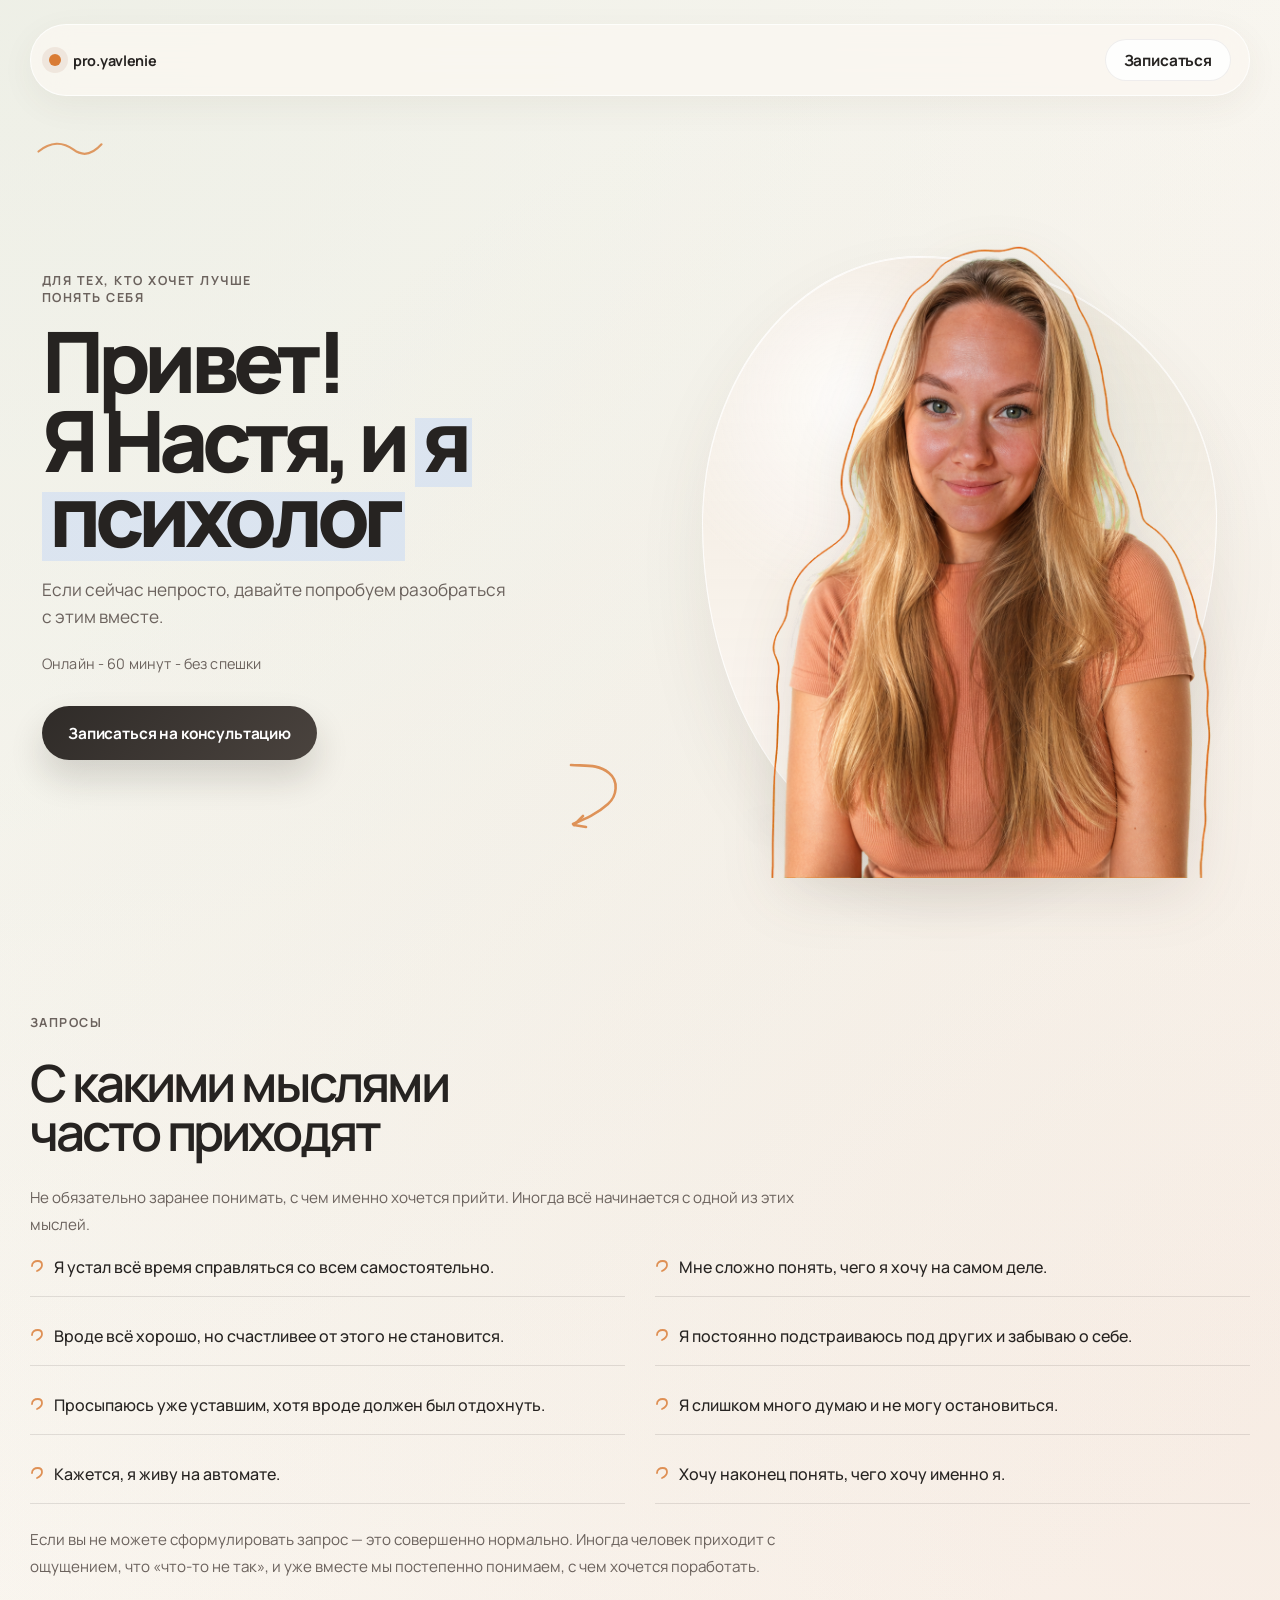
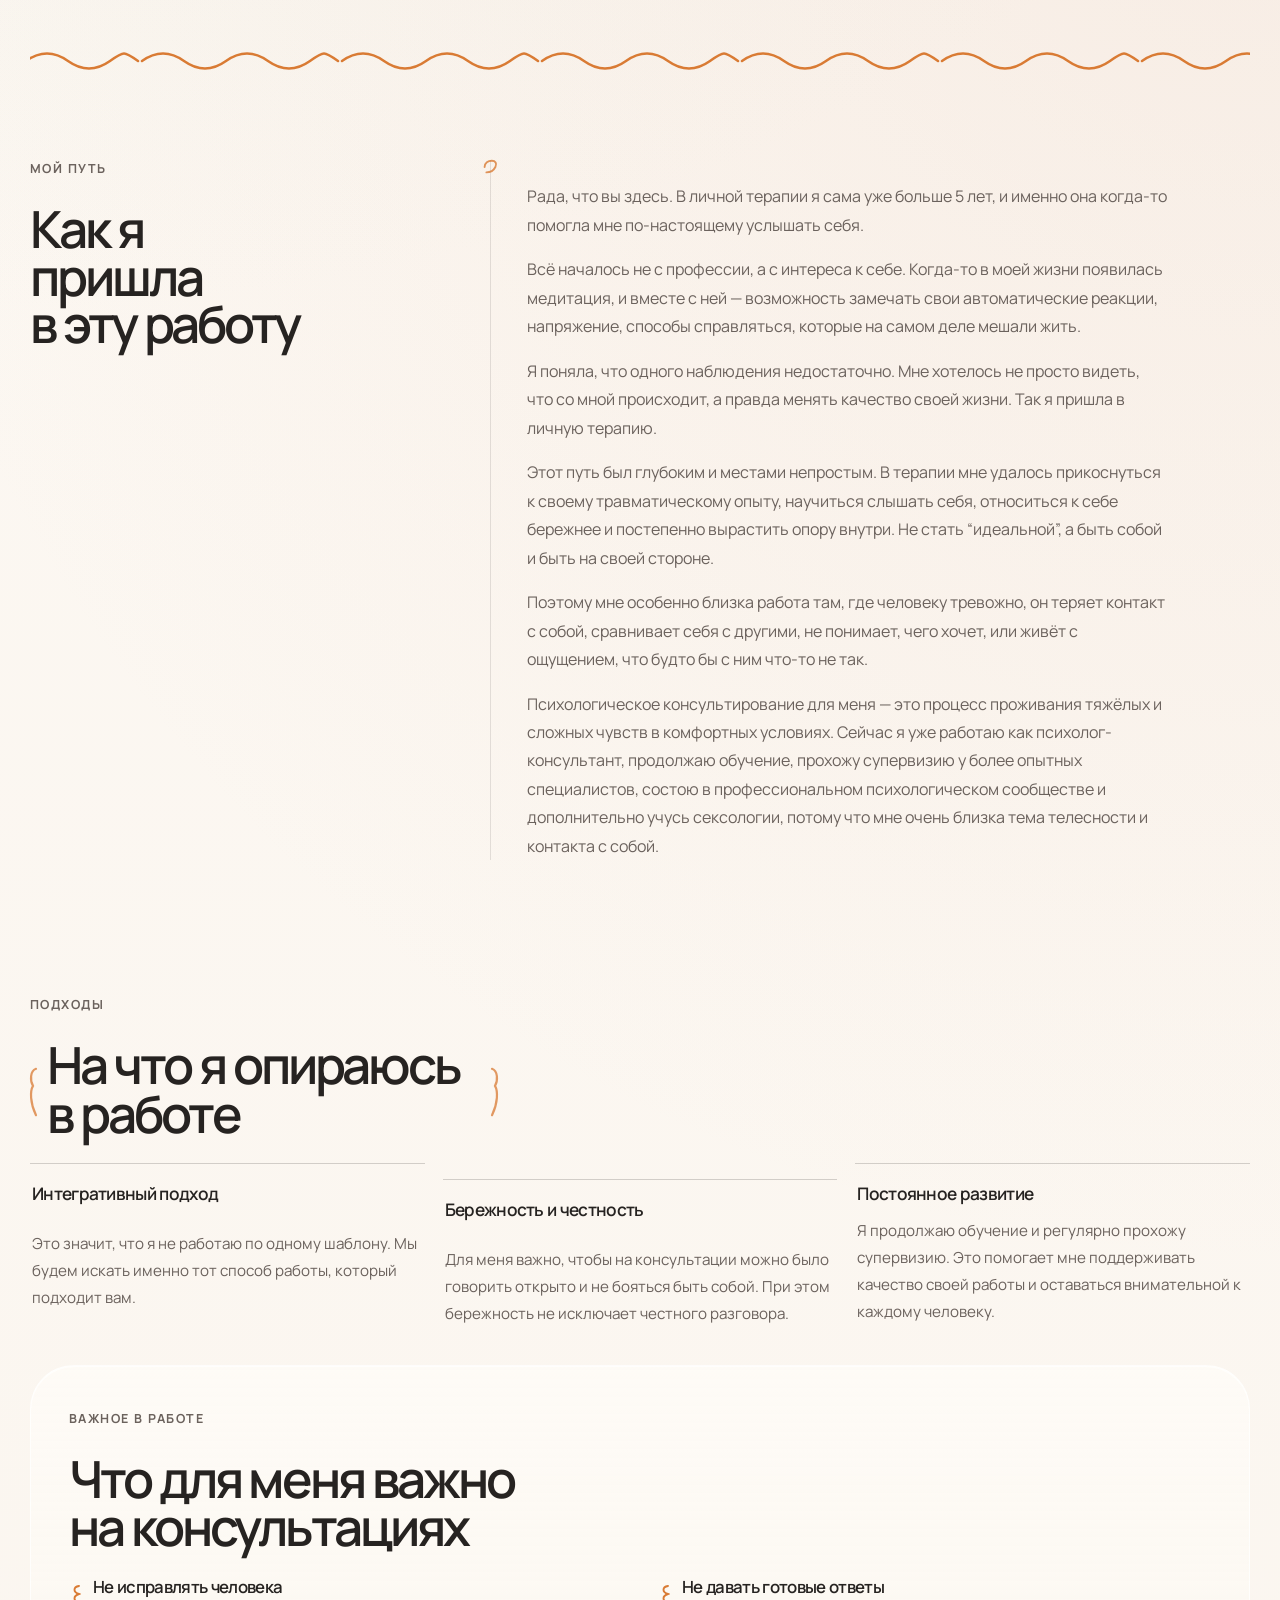
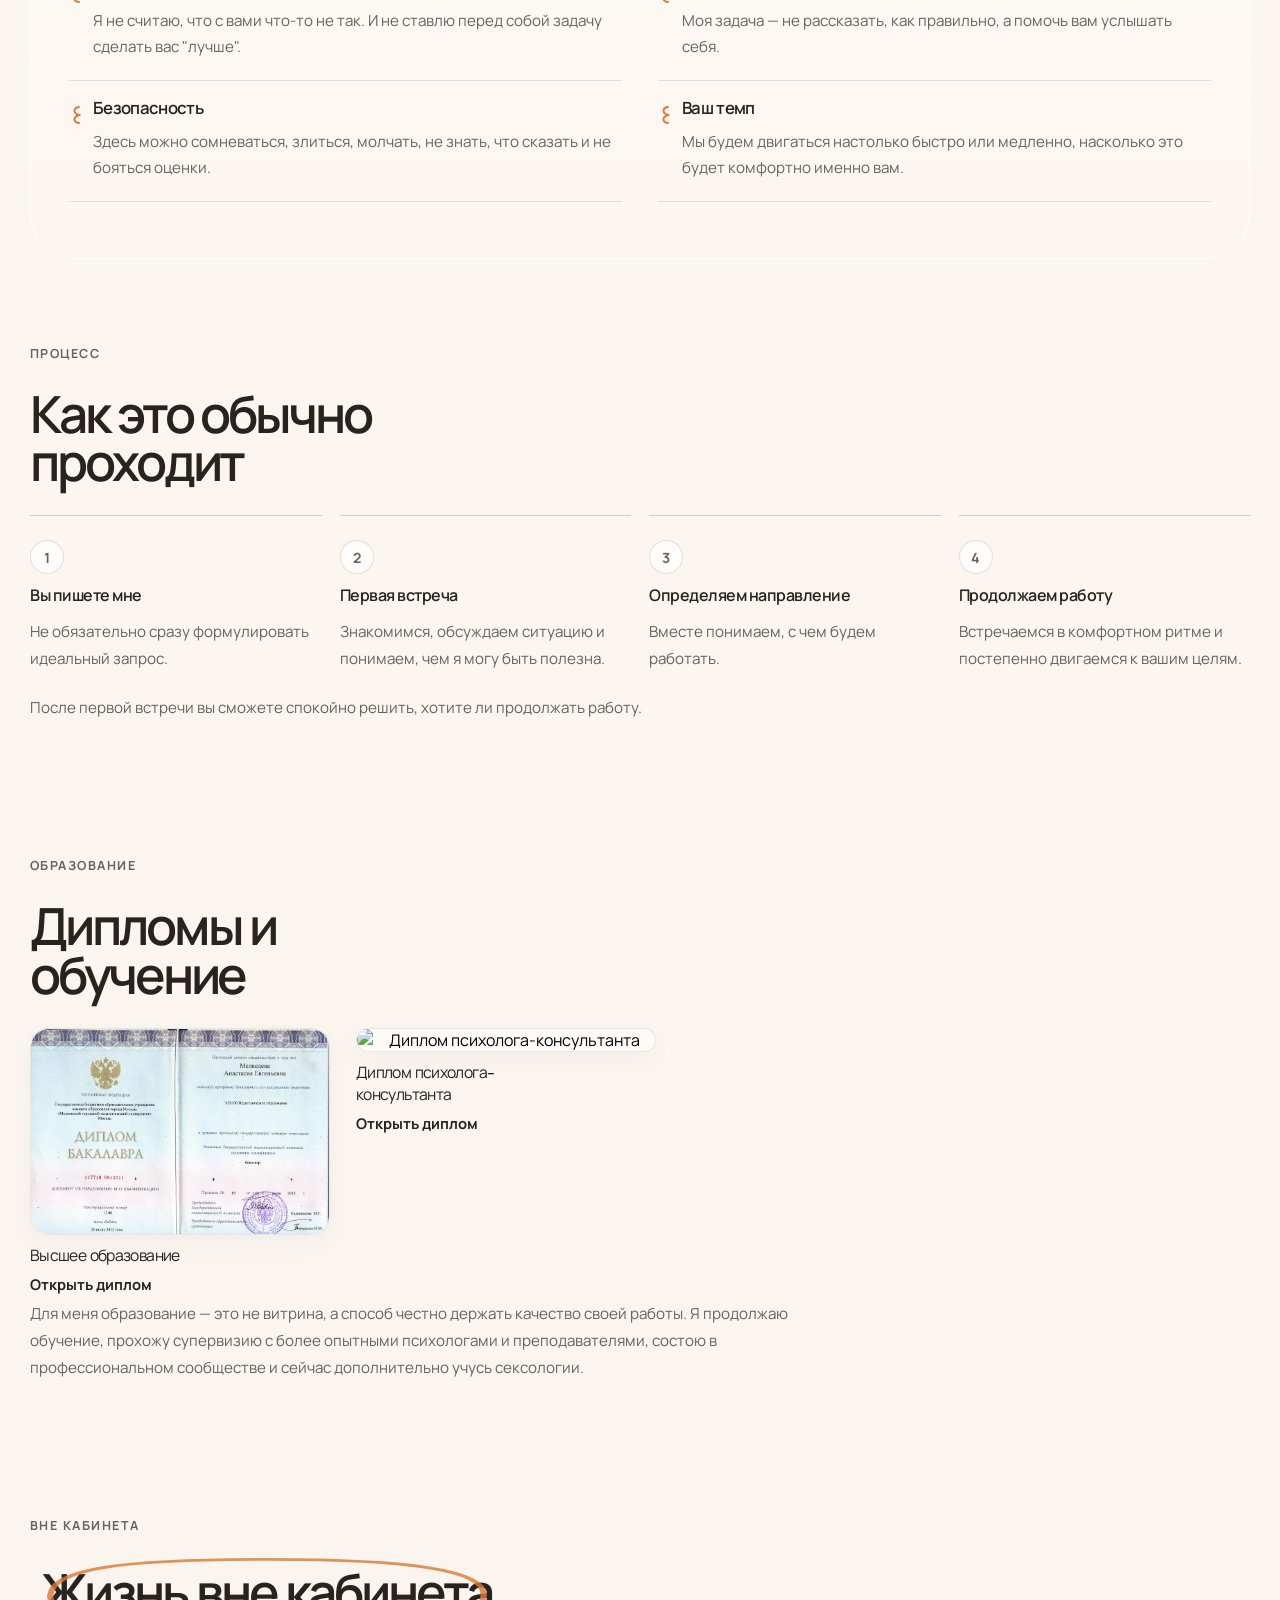
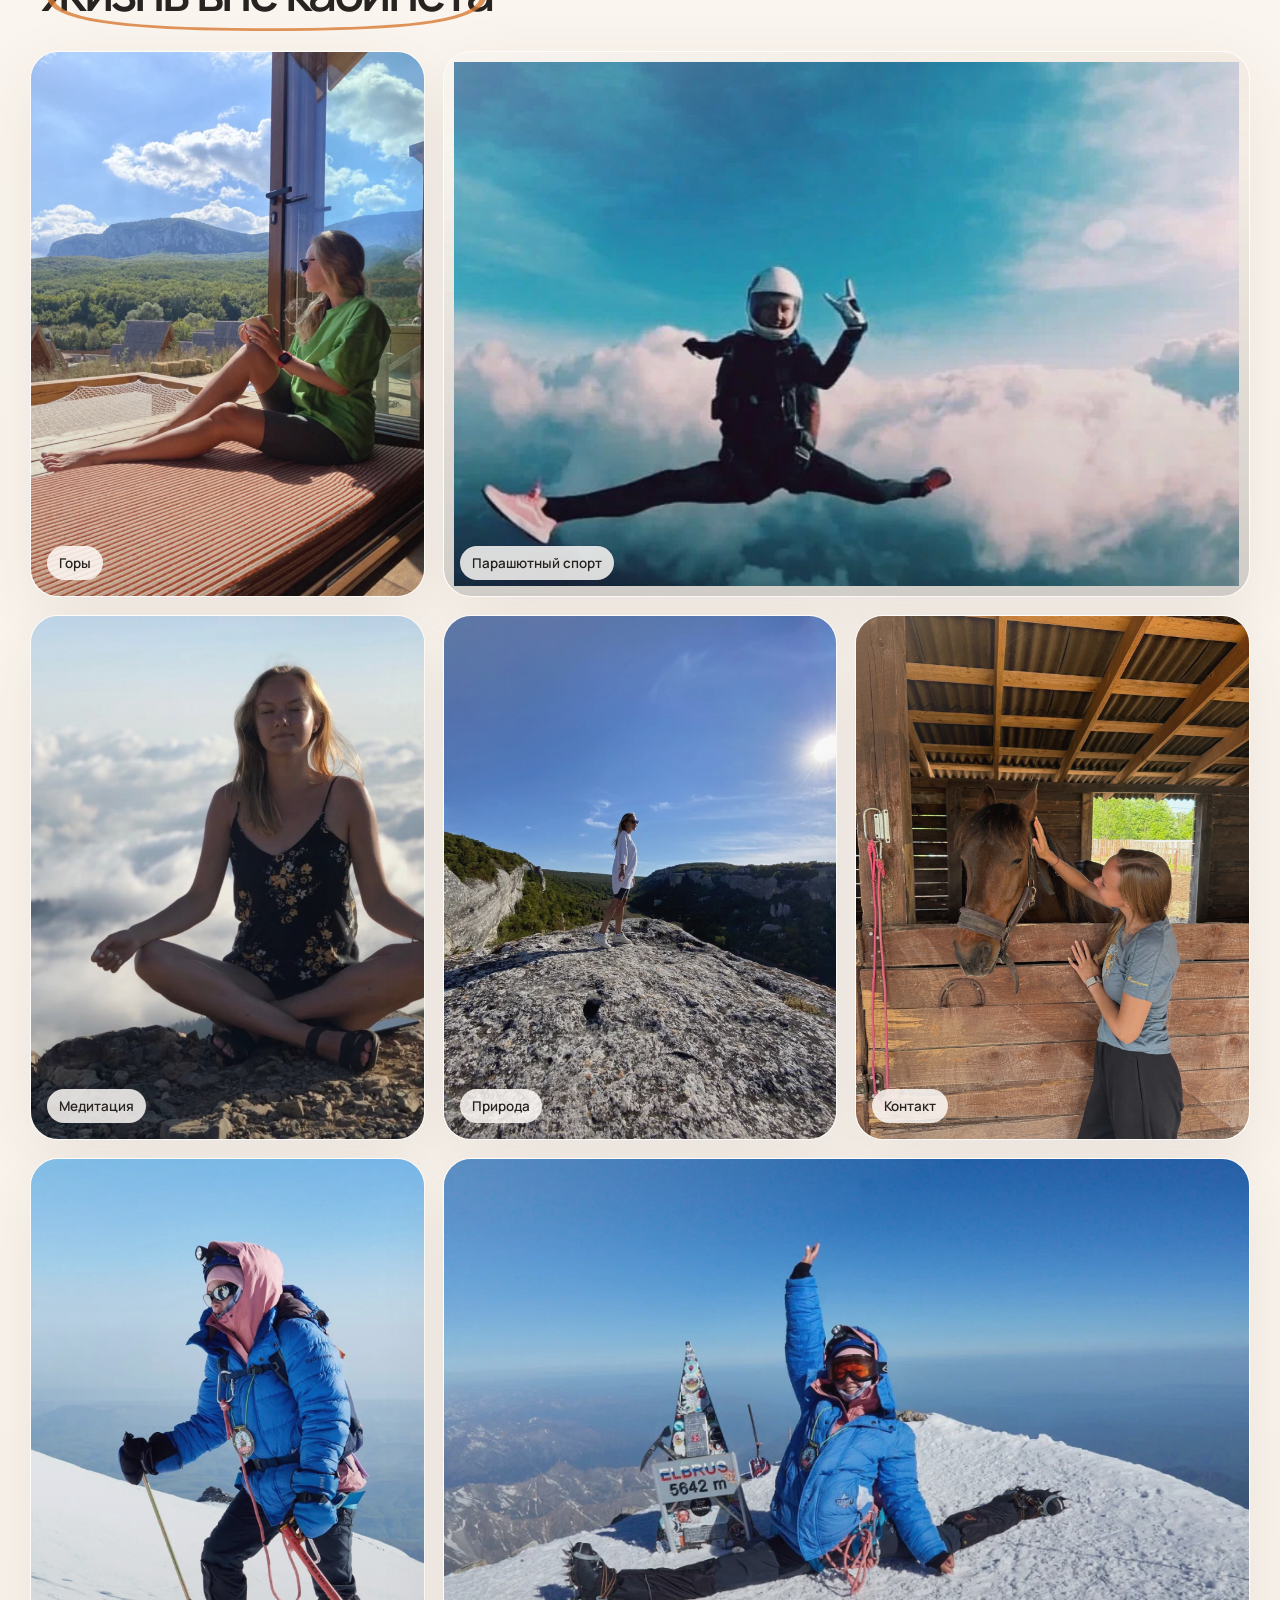
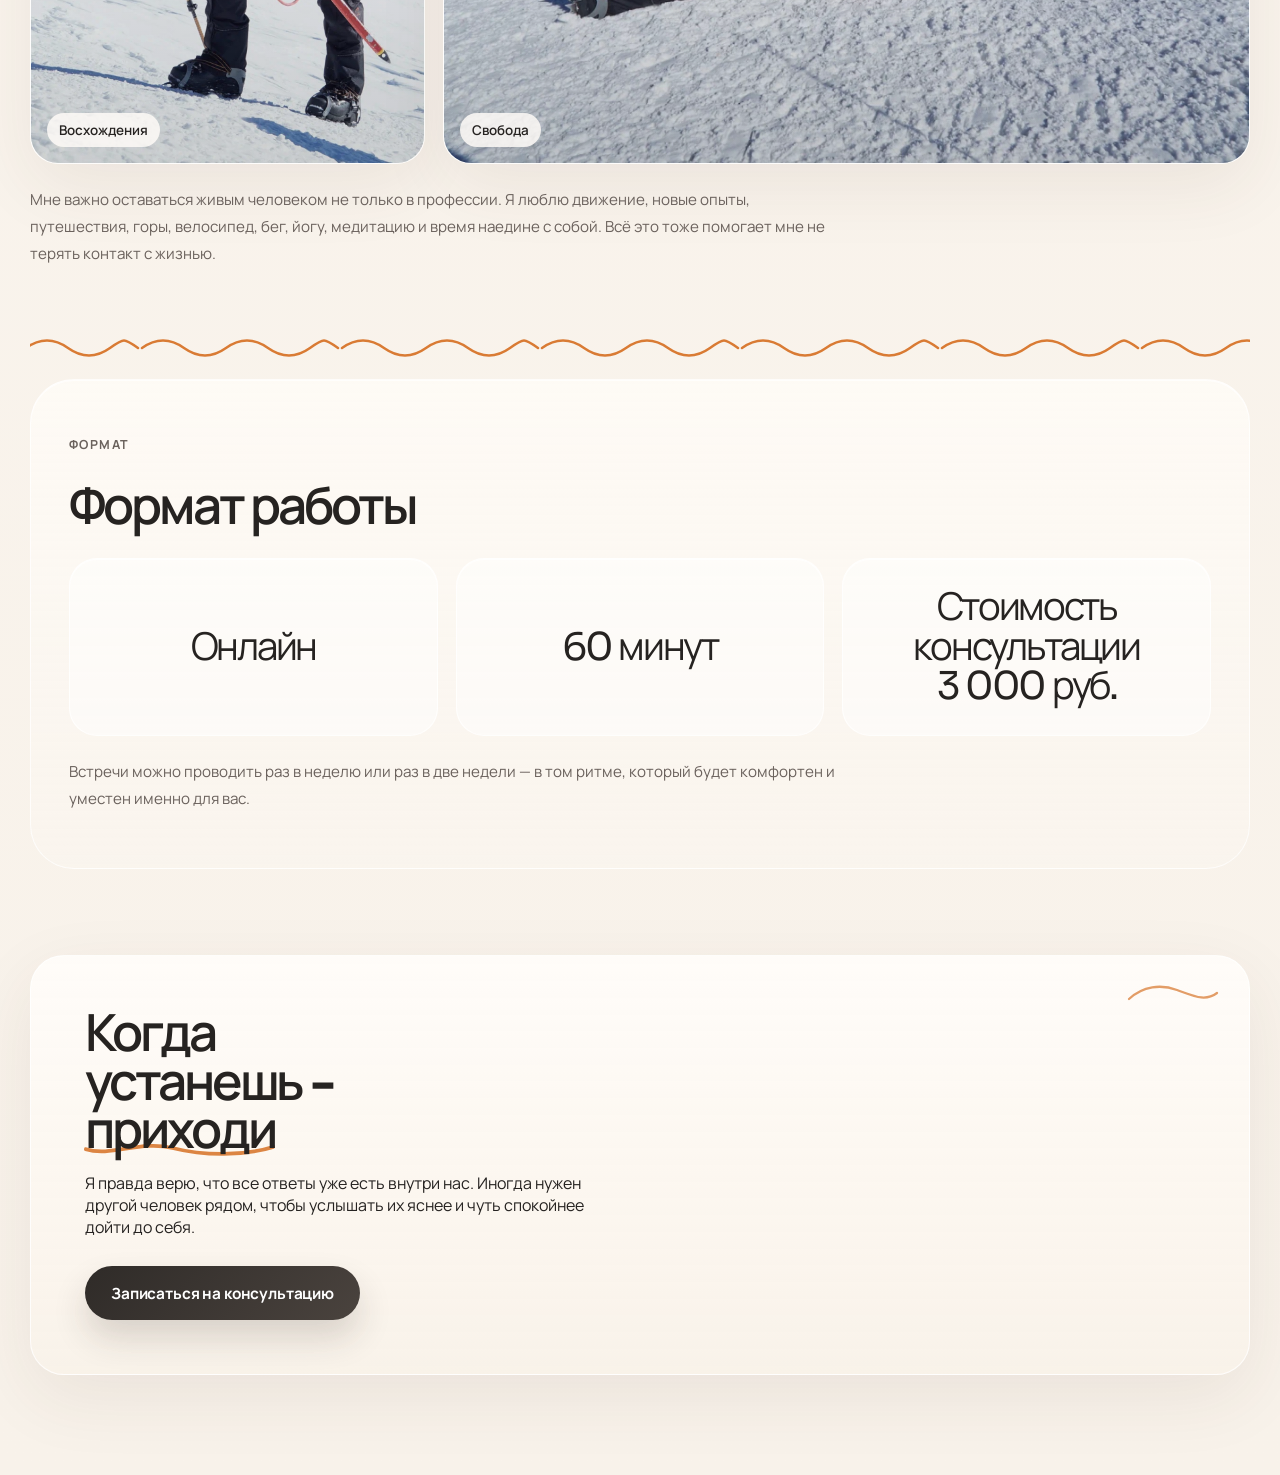
==== index.html @ fa4e1769 "Simplify booking modal to direct contacts" ====
<!DOCTYPE html>
<html lang="ru">
  <head>
    <meta charset="UTF-8" />
    <meta name="viewport" content="width=device-width, initial-scale=1.0" />
    <meta http-equiv="Cache-Control" content="no-cache, no-store, must-revalidate" />
    <meta http-equiv="Pragma" content="no-cache" />
    <meta http-equiv="Expires" content="0" />
    <title>pro.yavlenie</title>
    <meta
      name="description"
      content="Пространство, где можно выдохнуть, услышать себя и бережно прожить сложные чувства рядом с Настей Медведевой."
    />
    <link rel="preconnect" href="https://fonts.googleapis.com" />
    <link rel="preconnect" href="https://fonts.gstatic.com" crossorigin />
    <link
      href="https://fonts.googleapis.com/css2?family=Manrope:wght@400;500;600;700;800&family=Sora:wght@400;500;600;700;800&display=swap"
      rel="stylesheet"
    />
    <link rel="stylesheet" href="./styles.css?v=20260714-1615" />
  </head>
  <body>
    <div class="page-shell">
      <header class="topbar">
        <a class="brand" href="#hero" aria-label="pro.yavlenie">
          <span class="brand-mark"></span>
          <span class="brand-text">pro.yavlenie</span>
        </a>
        <button class="button button-secondary" type="button" data-open-modal>
          Записаться
        </button>
      </header>

      <main>
        <section class="hero section" id="hero">
          <div class="hero-copy reveal">
            <p class="eyebrow">Для тех, кто хочет лучше понять себя</p>
            <h1>
              <span class="hero-line">Привет!</span>
              <span class="hero-line">
                Я Настя, и <span class="hero-strip">я психолог</span>
              </span>
            </h1>
            <p class="hero-text">
              Если сейчас непросто, давайте попробуем разобраться с этим
              вместе.
            </p>
            <p class="hero-note">
              Онлайн - 60 минут - без спешки
            </p>
            <div class="hero-actions">
              <button class="button" type="button" data-open-modal>
                Записаться на консультацию
              </button>
            </div>
          </div>
          <div class="hero-media reveal">
            <div
              class="media-frame media-frame-hero"
              data-media-frame
              data-media-key="heroImage"
              data-placeholder="Фотография будет добавлена"
            ></div>
          </div>
        </section>

        <section class="section" id="requests">
          <div class="section-intro reveal">
            <p class="eyebrow">запросы</p>
            <h2>С какими мыслями часто приходят</h2>
          </div>
          <p class="section-note reveal">
            Не обязательно заранее понимать, с чем именно хочется прийти.
            Иногда всё начинается с одной из этих мыслей.
          </p>
          <div class="chips-grid reveal" data-request-list></div>
          <p class="section-note reveal">
            Если вы не можете сформулировать запрос — это совершенно нормально.
            Иногда человек приходит с ощущением, что «что-то не так», и уже
            вместе мы постепенно понимаем, с чем хочется поработать.
          </p>
        </section>

        <div class="wavy-divider reveal" aria-hidden="true"></div>

        <section class="section two-column" id="about">
          <div class="section-intro reveal">
            <p class="eyebrow">мой путь</p>
            <h2 class="section-title-compact">
              Как я пришла<br />
              в эту работу
            </h2>
          </div>
          <div class="prose reveal">
            <p>
              Рада, что вы здесь. В личной терапии я сама уже больше 5 лет,
              и именно она когда-то помогла мне по-настоящему услышать себя.
            </p>
            <p>
              Всё началось не с профессии, а с интереса к себе. Когда-то в
              моей жизни появилась медитация, и вместе с ней — возможность
              замечать свои автоматические реакции, напряжение, способы
              справляться, которые на самом деле мешали жить.
            </p>
            <p>
              Я поняла, что одного наблюдения недостаточно. Мне хотелось не
              просто видеть, что со мной происходит, а правда менять качество
              своей жизни. Так я пришла в личную терапию.
            </p>
            <p>
              Этот путь был глубоким и местами непростым. В терапии мне удалось
              прикоснуться к своему травматическому опыту, научиться слышать
              себя, относиться к себе бережнее и постепенно вырастить опору
              внутри. Не стать “идеальной”, а быть собой и быть на своей
              стороне.
            </p>
            <p>
              Поэтому мне особенно близка работа там, где человеку тревожно, он
              теряет контакт с собой, сравнивает себя с другими, не понимает,
              чего хочет, или живёт с ощущением, что будто бы с ним что-то не
              так.
            </p>
            <p>
              Психологическое консультирование для меня — это процесс
              проживания тяжёлых и сложных чувств в комфортных условиях. Сейчас
              я уже работаю как психолог-консультант, продолжаю обучение,
              прохожу супервизию у более опытных специалистов, состою в
              профессиональном психологическом сообществе и дополнительно учусь
              сексологии, потому что мне очень близка тема телесности и
              контакта с собой.
            </p>
          </div>
        </section>

        <section class="section" id="approaches">
          <div class="section-intro reveal">
            <p class="eyebrow">подходы</p>
            <h2><span class="scribble-bracket">На что я опираюсь в работе</span></h2>
          </div>
          <div class="card-grid reveal" data-approach-list></div>
        </section>

        <section class="section section-soft" id="values">
          <div class="section-intro reveal">
            <p class="eyebrow">важное в работе</p>
            <h2>Что для меня важно на консультациях</h2>
          </div>
          <div class="values-grid reveal" data-values-list></div>
        </section>

        <section class="section" id="process">
          <div class="section-intro reveal">
            <p class="eyebrow">процесс</p>
            <h2>Как это обычно проходит</h2>
          </div>
          <div class="steps reveal" data-process-list></div>
          <p class="section-note reveal">
            После первой встречи вы сможете спокойно решить, хотите ли
            продолжать работу.
          </p>
        </section>

        <section class="section" id="education">
          <div class="section-intro reveal">
            <p class="eyebrow">образование</p>
            <h2>Дипломы и обучение</h2>
          </div>
          <div class="education-grid reveal" data-education-list></div>
          <p class="section-note reveal">
            Для меня образование — это не витрина, а способ честно держать
            качество своей работы. Я продолжаю обучение, прохожу супервизию с
            более опытными психологами и преподавателями, состою в
            профессиональном сообществе и сейчас дополнительно учусь
            сексологии.
          </p>
        </section>

        <section class="section" id="life">
          <div class="section-intro reveal">
            <p class="eyebrow">вне кабинета</p>
            <h2><span class="scribble-oval">Жизнь вне кабинета</span></h2>
          </div>
          <div class="gallery-grid reveal" data-gallery-list></div>
          <p class="section-note reveal">
            Мне важно оставаться живым человеком не только в профессии. Я люблю
            движение, новые опыты, путешествия, горы, велосипед, бег, йогу,
            медитацию и время наедине с собой. Всё это тоже помогает мне не
            терять контакт с жизнью.
          </p>
        </section>

        <div class="wavy-divider reveal" aria-hidden="true"></div>

        <section class="section section-soft" id="format">
          <div class="section-intro reveal">
            <p class="eyebrow">формат</p>
            <h2>Формат работы</h2>
          </div>
          <div class="format-grid reveal">
            <article class="format-card">
              <span>Онлайн</span>
            </article>
            <article class="format-card">
              <span>60 минут</span>
            </article>
            <article class="format-card">
              <span data-price-label></span>
            </article>
          </div>
          <p class="section-note reveal">
            Встречи можно проводить раз в неделю или раз в две недели — в том
            ритме, который будет комфортен и уместен именно для вас.
          </p>
        </section>

        <section class="section cta-section" id="contact">
          <div class="cta-card reveal">
            <h2>
              Когда устанешь -
              <span class="scribble-underline">приходи</span>
            </h2>
            <p>
              Я правда верю, что все ответы уже есть внутри нас. Иногда нужен
              другой человек рядом, чтобы услышать их яснее и чуть спокойнее
              дойти до себя.
            </p>
            <button class="button" type="button" data-open-modal>
              Записаться на консультацию
            </button>
          </div>
        </section>
      </main>
    </div>

    <div class="modal" data-modal aria-hidden="true">
      <div class="modal-backdrop" data-close-modal></div>
      <div
        class="modal-dialog"
        role="dialog"
        aria-modal="true"
        aria-labelledby="booking-title"
      >
        <button class="modal-close" type="button" aria-label="Закрыть" data-close-modal>
          <span></span>
          <span></span>
        </button>
        <div class="modal-content" data-form-state="choices">
          <p class="eyebrow">запись</p>
          <h3 id="booking-title">Запись на консультацию</h3>
          <p class="modal-text">
            Выберите удобный способ связи.
          </p>
          <div class="contact-options">
            <button class="contact-option" type="button" data-open-telegram>
              <strong>Написать в Telegram</strong>
              <span data-telegram-label></span>
            </button>
            <button class="contact-option" type="button" data-copy-phone>
              <strong>Написать в MAX</strong>
              <span data-phone-label></span>
            </button>
            <button class="contact-option" type="button" data-call-phone>
              <strong>Позвонить</strong>
              <span data-phone-label></span>
            </button>
          </div>
          <p class="form-helper" data-choice-feedback></p>
          <p class="form-helper" data-contact-hint></p>
        </div>
      </div>
    </div>

    <div class="image-viewer" data-image-viewer aria-hidden="true">
      <div class="modal-backdrop" data-close-viewer></div>
      <div class="viewer-dialog">
        <button class="modal-close" type="button" aria-label="Закрыть" data-close-viewer>
          <span></span>
          <span></span>
        </button>
        <img alt="" data-viewer-image />
      </div>
    </div>

    <script src="./config.js?v=20260714-1615"></script>
    <script src="./script.js?v=20260714-1615"></script>
  </body>
</html>
---- styles.css ----
*,
*::before,
*::after {
  box-sizing: border-box;
}

:root {
  --bg: #fbf7f1;
  --bg-soft: #f4ede4;
  --paper: rgba(255, 253, 249, 0.9);
  --paper-strong: rgba(255, 252, 247, 0.98);
  --surface: rgba(255, 255, 255, 0.58);
  --surface-soft: rgba(247, 241, 234, 0.84);
  --line: rgba(53, 47, 43, 0.12);
  --line-strong: rgba(53, 47, 43, 0.2);
  --text: #262321;
  --text-soft: #6b625d;
  --accent: #d97b34;
  --accent-soft: rgba(217, 123, 52, 0.16);
  --sage: #d9e2d4;
  --shadow: 0 22px 70px rgba(72, 56, 41, 0.08);
  --radius-xl: 38px;
  --radius-lg: 28px;
  --radius-md: 18px;
  --radius-sm: 12px;
  --container: 1220px;
  --ease: 420ms cubic-bezier(0.2, 0.65, 0.2, 1);
}

html {
  scroll-behavior: smooth;
}

body {
  margin: 0;
  min-width: 320px;
  color: var(--text);
  font-family: "Manrope", "Segoe UI", sans-serif;
  background:
    radial-gradient(circle at top left, rgba(217, 226, 212, 0.42), transparent 24%),
    radial-gradient(circle at right 18%, rgba(232, 203, 186, 0.25), transparent 22%),
    linear-gradient(180deg, #fdf9f4 0%, #f8f2ea 100%);
}

body::before {
  content: "";
  position: fixed;
  inset: 0;
  pointer-events: none;
  background:
    repeating-linear-gradient(
      0deg,
      rgba(255, 255, 255, 0.18) 0,
      rgba(255, 255, 255, 0.18) 1px,
      transparent 1px,
      transparent 7px
    );
  opacity: 0.22;
  mix-blend-mode: soft-light;
}

img {
  display: block;
  max-width: 100%;
}

button,
input,
textarea {
  font: inherit;
}

button {
  border: 0;
  background: none;
  padding: 0;
  cursor: pointer;
}

a {
  color: inherit;
  text-decoration: none;
}

.page-shell {
  position: relative;
  width: min(calc(100% - 40px), var(--container));
  margin: 0 auto;
  padding: 24px 0 100px;
}

.topbar {
  position: sticky;
  top: 14px;
  z-index: 30;
  display: flex;
  align-items: center;
  justify-content: space-between;
  gap: 18px;
  margin-bottom: 34px;
  padding: 14px 18px;
  border: 1px solid rgba(255, 255, 255, 0.75);
  border-radius: 999px;
  background: rgba(251, 247, 241, 0.82);
  backdrop-filter: blur(18px);
  box-shadow: 0 10px 34px rgba(85, 68, 52, 0.06);
}

.brand {
  display: inline-flex;
  align-items: center;
  gap: 12px;
  font-size: 0.9rem;
  font-weight: 700;
  letter-spacing: -0.02em;
}

.brand-mark {
  width: 12px;
  height: 12px;
  border-radius: 999px;
  background: var(--accent);
  box-shadow: 0 0 0 7px rgba(185, 133, 112, 0.14);
}

.section {
  position: relative;
  padding: 68px 0;
}

.section-soft {
  margin: 18px 0;
  padding: 56px 38px;
  border-radius: calc(var(--radius-xl) + 6px);
  background:
    linear-gradient(180deg, rgba(255, 252, 247, 0.72), rgba(249, 243, 235, 0.5)),
    rgba(255, 255, 255, 0.24);
  border: 1px solid rgba(255, 255, 255, 0.72);
  box-shadow: inset 0 1px 0 rgba(255, 255, 255, 0.7);
}

.hero {
  display: grid;
  grid-template-columns: minmax(0, 0.88fr) minmax(360px, 1.12fr);
  gap: 42px;
  align-items: center;
  min-height: calc(100vh - 130px);
  padding-top: 8px;
}

.hero-copy {
  position: relative;
  display: grid;
  align-content: center;
  gap: 0;
  min-height: 100%;
  padding: 44px 12px 28px;
}

.hero-copy::before {
  content: "";
  position: absolute;
  top: 0;
  left: 4px;
  width: 72px;
  height: 18px;
  background: url("data:image/svg+xml,%3Csvg xmlns='http://www.w3.org/2000/svg' viewBox='0 0 80 20'%3E%3Cpath d='M5 15 C 18 4, 32 4, 44 13 S 66 17, 75 7' fill='none' stroke='%23d97b34' stroke-width='2.4' stroke-linecap='round'/%3E%3C/svg%3E")
    no-repeat center / 100% 100%;
  opacity: 0.75;
}

.hero-media,
.cta-card {
  position: relative;
}

.hero-media {
  min-height: 740px;
  display: flex;
  align-items: flex-end;
  justify-content: flex-end;
  align-self: end;
}

.hero-media::after {
  content: "";
  position: absolute;
  left: -28px;
  bottom: 42px;
  width: 84px;
  height: 84px;
  background: url("data:image/svg+xml,%3Csvg xmlns='http://www.w3.org/2000/svg' viewBox='0 0 84 84'%3E%3Cpath d='M9 13 C 24 14, 36 12, 47 21 C 57 29, 55 44, 46 52 C 35 62, 23 67, 11 72' fill='none' stroke='%23d97b34' stroke-width='2.6' stroke-linecap='round'/%3E%3Cpath d='M12 73 L 21 64' fill='none' stroke='%23d97b34' stroke-width='2.6' stroke-linecap='round'/%3E%3Cpath d='M12 73 L 24 75' fill='none' stroke='%23d97b34' stroke-width='2.6' stroke-linecap='round'/%3E%3C/svg%3E")
    no-repeat center / 100% 100%;
  opacity: 0.8;
  pointer-events: none;
}

.eyebrow {
  margin: 0 0 18px;
  color: var(--text-soft);
  font-size: 0.78rem;
  font-weight: 700;
  letter-spacing: 0.12em;
  text-transform: uppercase;
}

.hero .eyebrow {
  max-width: 30ch;
}

h1,
h2,
h3 {
  margin: 0;
  font-family: "Sora", "Manrope", sans-serif;
  font-weight: 600;
  letter-spacing: -0.06em;
  line-height: 0.95;
}

h1 {
  max-width: 100%;
  font-family: "Manrope", "Sora", sans-serif;
  font-size: clamp(3rem, 6.8vw, 5.3rem);
  font-weight: 800;
  letter-spacing: -0.075em;
  line-height: 0.88;
}

h2 {
  max-width: 12ch;
  font-size: clamp(2.2rem, 4vw, 3.8rem);
}

h3 {
  font-size: clamp(1.4rem, 2vw, 1.9rem);
}

.hero-text,
.hero-note,
.prose p,
.section-note,
.modal-text,
.form-helper,
.card p,
.step p {
  color: var(--text-soft);
  line-height: 1.78;
}

.hero-text {
  max-width: 29rem;
  margin: 24px 0 0;
  font-size: 1.08rem;
  line-height: 1.56;
}

.hero-note {
  margin: 20px 0 0;
  font-size: 0.9rem;
  letter-spacing: 0.01em;
}

.hero-actions {
  display: flex;
  align-items: center;
  gap: 14px;
  margin-top: 30px;
}

.button {
  display: inline-flex;
  align-items: center;
  justify-content: center;
  min-height: 54px;
  padding: 0 26px;
  border-radius: 999px;
  background: linear-gradient(135deg, #2f2b28, #4a433e);
  color: #fff;
  font-size: 0.96rem;
  font-weight: 700;
  letter-spacing: -0.01em;
  box-shadow: 0 18px 34px rgba(39, 30, 23, 0.16);
  transition:
    transform var(--ease),
    box-shadow var(--ease),
    opacity var(--ease);
}

.button:hover,
.button:focus-visible {
  transform: translateY(-2px);
  box-shadow: 0 24px 40px rgba(39, 30, 23, 0.18);
}

.button-secondary {
  min-height: 42px;
  padding: 0 18px;
  background: rgba(255, 255, 255, 0.86);
  color: var(--text);
  box-shadow: none;
  border: 1px solid rgba(53, 47, 43, 0.08);
}

.button-secondary:hover,
.button-secondary:focus-visible {
  box-shadow: inset 0 0 0 1px rgba(53, 47, 43, 0.12);
}

.person {
  display: grid;
  gap: 4px;
  margin-top: 34px;
  padding-top: 18px;
  border-top: 1px solid var(--line);
  max-width: 260px;
}

.person strong {
  font-size: 1rem;
}

.person span {
  color: var(--text-soft);
  font-size: 0.92rem;
}

.media-frame {
  position: relative;
  width: 100%;
  height: 100%;
  min-height: 320px;
  overflow: hidden;
  border-radius: var(--radius-xl);
  background:
    linear-gradient(180deg, rgba(236, 227, 216, 0.76), rgba(250, 246, 240, 0.95)),
    linear-gradient(135deg, rgba(255, 255, 255, 0.8), rgba(241, 232, 222, 0.86));
  border: 1px solid rgba(255, 255, 255, 0.86);
  box-shadow: var(--shadow);
}

.media-frame img {
  width: 100%;
  height: 100%;
  object-fit: cover;
}

.media-frame::before {
  content: "";
  position: absolute;
  inset: 0;
  background:
    linear-gradient(180deg, rgba(255, 255, 255, 0.04) 18%, rgba(22, 18, 16, 0.18) 100%),
    linear-gradient(150deg, rgba(255, 255, 255, 0.26), transparent 28%);
  pointer-events: none;
}

.media-frame.is-placeholder::after {
  content: attr(data-placeholder);
  position: absolute;
  left: 20px;
  right: 20px;
  bottom: 20px;
  display: inline-flex;
  align-items: center;
  justify-content: center;
  min-height: 40px;
  padding: 10px 14px;
  border-radius: 999px;
  background: rgba(255, 252, 248, 0.88);
  color: var(--text);
  font-size: 0.9rem;
}

.media-frame-hero {
  border-radius: 34px;
}

.media-frame-hero img {
  object-position: center 18%;
  filter: saturate(0.92) contrast(1.02) brightness(0.98);
}

.media-frame-hero.is-cutout {
  min-height: 740px;
  overflow: visible;
  border: 0;
  border-radius: 0;
  background: transparent;
  box-shadow: none;
}

.media-frame-hero.is-cutout::before {
  inset: auto 5% 2% auto;
  width: 78%;
  height: 82%;
  border-radius: 42% 58% 54% 46% / 44% 43% 57% 56%;
  background:
    radial-gradient(circle at 30% 24%, rgba(255, 255, 255, 0.86), transparent 34%),
    radial-gradient(circle at 70% 30%, rgba(217, 226, 212, 0.42), transparent 38%),
    linear-gradient(180deg, rgba(241, 231, 220, 0.84), rgba(252, 248, 243, 0.96));
  border: 1px solid rgba(255, 255, 255, 0.8);
  box-shadow:
    0 34px 70px rgba(80, 61, 46, 0.08),
    inset 0 1px 0 rgba(255, 255, 255, 0.8);
}

.media-frame-hero.is-cutout::after {
  content: "";
  position: absolute;
  right: 4%;
  bottom: 6%;
  width: 76%;
  height: 18px;
  background: radial-gradient(ellipse at center, rgba(71, 55, 39, 0.18), transparent 72%);
  filter: blur(12px);
  pointer-events: none;
}

.media-frame-hero.is-cutout img {
  position: absolute;
  right: 3%;
  bottom: 0;
  width: auto;
  height: auto;
  max-width: 80%;
  max-height: 100%;
  object-fit: contain;
  object-position: right bottom;
  filter: drop-shadow(0 14px 30px rgba(62, 46, 34, 0.12));
}

.hero-line {
  display: block;
  font-weight: 800;
}

.hero-line + .hero-line {
  margin-top: 0.06em;
}

.hero-strip {
  display: inline;
  padding: 0 0.08em 0.04em;
  background: linear-gradient(
    transparent 30%,
    rgba(214, 225, 241, 0.82) 30%,
    rgba(214, 225, 241, 0.82) 88%,
    transparent 88%
  );
  box-decoration-break: clone;
  -webkit-box-decoration-break: clone;
}

.section-title-compact {
  max-width: 7.2ch;
  line-height: 0.92;
}

.section-intro {
  display: grid;
  gap: 12px;
  margin-bottom: 26px;
  min-width: 0;
}

.two-column {
  display: grid;
  grid-template-columns: minmax(280px, 0.46fr) minmax(0, 0.9fr);
  gap: 72px;
  align-items: start;
}

.prose {
  position: relative;
  max-width: 760px;
  min-width: 0;
  padding: 22px 0 0 36px;
  border-left: 1px solid var(--line);
}

.prose::before {
  content: "";
  position: absolute;
  top: -2px;
  left: -10px;
  width: 18px;
  height: 18px;
  background: url("data:image/svg+xml,%3Csvg xmlns='http://www.w3.org/2000/svg' viewBox='0 0 20 20'%3E%3Cpath d='M4 10 C 4 5, 8 3, 12 3 C 16 3, 18 6, 16 10 C 14 14, 10 16, 6 16' fill='none' stroke='%23d97b34' stroke-width='2.1' stroke-linecap='round'/%3E%3C/svg%3E")
    no-repeat center / 100% 100%;
  opacity: 0.8;
}

.prose p {
  margin: 0;
  max-width: 64ch;
}

.prose p + p {
  margin-top: 16px;
}

.wavy-divider {
  height: 26px;
  margin: 0 0 18px;
  background: url("data:image/svg+xml,%3Csvg xmlns='http://www.w3.org/2000/svg' width='200' height='26' viewBox='0 0 200 26'%3E%3Cpath d='M2 13 C 16 3, 30 3, 44 13 S 72 23, 86 13 S 114 3, 128 13 S 156 23, 170 13 S 184 3, 198 13' fill='none' stroke='%23d97b34' stroke-width='2.5' stroke-linecap='round'/%3E%3C/svg%3E")
    repeat-x center / 200px 26px;
  opacity: 0.68;
}

.chips-grid {
  display: grid;
  grid-template-columns: repeat(2, minmax(0, 1fr));
  gap: 10px 30px;
}

.chip {
  position: relative;
  padding: 18px 0 18px 24px;
  border-bottom: 1px solid var(--line);
  color: var(--text);
  font-weight: 500;
}

.chip::before {
  content: "";
  position: absolute;
  left: 0;
  top: 21px;
  width: 14px;
  height: 14px;
  background: url("data:image/svg+xml,%3Csvg xmlns='http://www.w3.org/2000/svg' viewBox='0 0 14 14'%3E%3Cpath d='M2 7 C 2 3.7, 4.6 2, 7.8 2 C 10.5 2, 12 3.7, 12 6.1 C 12 8.8, 9.7 10.8, 7 12' fill='none' stroke='%23d97b34' stroke-width='1.8' stroke-linecap='round'/%3E%3C/svg%3E")
    no-repeat center / 100% 100%;
  opacity: 0.82;
}

.card-grid {
  display: grid;
  grid-template-columns: repeat(3, minmax(0, 1fr));
  gap: 18px;
}

.card {
  position: relative;
  display: grid;
  gap: 10px;
  min-height: 100%;
  padding: 18px 2px 0;
  border-top: 1.5px solid var(--line-strong);
  background: none;
}

.card:nth-child(2) {
  margin-top: 16px;
}

.card h3,
.education-title {
  font-family: "Sora", "Manrope", sans-serif;
  font-size: 1.08rem;
  line-height: 1.45;
  letter-spacing: -0.04em;
}

.card p {
  margin: 0;
  font-size: 0.95rem;
}

.values-grid {
  display: grid;
  grid-template-columns: repeat(2, minmax(0, 1fr));
  gap: 18px 36px;
}

.value-item {
  position: relative;
  display: grid;
  gap: 10px;
  padding: 0 0 20px 24px;
  border-bottom: 1px solid var(--line);
}

.value-item::before {
  content: "";
  position: absolute;
  left: 0;
  top: 6px;
  width: 12px;
  height: 20px;
  background: url("data:image/svg+xml,%3Csvg xmlns='http://www.w3.org/2000/svg' viewBox='0 0 12 20'%3E%3Cpath d='M10 2 C 4 3, 4 8, 10 10 C 4 12, 4 17, 10 18' fill='none' stroke='%23d97b34' stroke-width='1.9' stroke-linecap='round'/%3E%3C/svg%3E")
    no-repeat center / 100% 100%;
}

.value-item h3 {
  font-size: 1.05rem;
  line-height: 1.2;
  letter-spacing: -0.04em;
}

.value-item p {
  margin: 0;
  color: var(--text-soft);
  font-size: 0.95rem;
  line-height: 1.7;
}

.steps {
  display: grid;
  grid-template-columns: repeat(4, minmax(0, 1fr));
  gap: 18px;
}

.step {
  display: grid;
  gap: 12px;
  padding: 24px 0 0;
  border-top: 1px solid var(--line-strong);
}

.step h3 {
  font-size: 1rem;
  line-height: 1.25;
  letter-spacing: -0.03em;
}

.step p {
  margin: 0;
  font-size: 0.95rem;
}

.step-index {
  display: inline-flex;
  align-items: center;
  justify-content: center;
  width: 34px;
  height: 34px;
  border-radius: 999px;
  background: rgba(255, 255, 255, 0.76);
  border: 1px solid rgba(185, 133, 112, 0.28);
  color: var(--text-soft);
  font-size: 0.88rem;
  font-weight: 700;
}

.section-note {
  max-width: 50rem;
  margin: 22px 0 0;
  font-size: 0.95rem;
}

.section-note-stack {
  display: grid;
  gap: 10px;
  margin-top: 18px;
}

.section-note-stack .section-note {
  margin-top: 0;
}

.education-grid {
  display: grid;
  grid-template-columns: repeat(2, minmax(220px, 300px));
  gap: 20px 26px;
  align-items: start;
  justify-content: start;
}

#education .section-note {
  margin-top: 6px;
}

.education-card {
  display: grid;
  gap: 10px;
  align-content: start;
}

.education-preview {
  position: relative;
  overflow: hidden;
  width: 100%;
  padding: 0;
  border-radius: 18px;
  background: rgba(255, 255, 255, 0.58);
  border: 1px solid rgba(53, 47, 43, 0.1);
  box-shadow: 0 8px 24px rgba(79, 60, 41, 0.04);
}

.education-preview-button {
  transition:
    transform var(--ease),
    border-color var(--ease),
    box-shadow var(--ease);
}

.education-preview-button:hover,
.education-preview-button:focus-visible {
  transform: translateY(-2px);
  border-color: rgba(185, 133, 112, 0.24);
  box-shadow: 0 14px 30px rgba(79, 60, 41, 0.08);
}

.education-preview img {
  width: 100%;
  height: auto;
  object-fit: contain;
  border-radius: 18px;
}

.education-preview.is-placeholder::after {
  content: "Изображение диплома будет добавлено";
  position: absolute;
  left: 16px;
  right: 16px;
  bottom: 16px;
  padding: 10px 14px;
  border-radius: 999px;
  background: rgba(255, 255, 255, 0.84);
  color: var(--text-soft);
  font-size: 0.86rem;
}

.education-copy {
  display: grid;
  gap: 6px;
}

.education-title {
  max-width: 18ch;
  font-size: 0.98rem;
}

.link-button {
  display: inline-flex;
  align-items: center;
  gap: 8px;
  color: var(--text);
  font-size: 0.92rem;
  font-weight: 700;
  white-space: nowrap;
}

.link-button[disabled] {
  color: rgba(107, 98, 93, 0.46);
  cursor: default;
}

.gallery-grid {
  display: grid;
  grid-template-columns: repeat(12, minmax(0, 1fr));
  gap: 18px;
}

.gallery-item {
  grid-column: span 4;
  min-height: 270px;
}

.gallery-item.wide {
  grid-column: span 8;
}

.gallery-item.tall {
  min-height: 386px;
}

.gallery-item:nth-child(2),
.gallery-item:nth-child(5) {
  margin-top: 0;
}

.gallery-item .media-frame {
  border-radius: 28px;
}

.gallery-item .media-frame.is-contain {
  background:
    linear-gradient(180deg, rgba(236, 227, 216, 0.54), rgba(250, 246, 240, 0.9)),
    linear-gradient(135deg, rgba(255, 255, 255, 0.76), rgba(241, 232, 222, 0.72));
}

.gallery-item .media-frame.is-contain img {
  object-fit: contain;
  padding: 10px;
}

.gallery-item .media-frame::after {
  content: attr(data-caption);
  position: absolute;
  left: 16px;
  bottom: 16px;
  padding: 8px 12px;
  border-radius: 999px;
  background: rgba(255, 252, 248, 0.84);
  color: var(--text);
  font-size: 0.84rem;
  font-weight: 600;
}

.format-grid {
  display: grid;
  grid-template-columns: repeat(3, minmax(0, 1fr));
  gap: 18px;
}

.format-card {
  display: grid;
  align-content: center;
  min-height: 178px;
  padding: 28px 18px;
  border-radius: 28px;
  background: rgba(255, 255, 255, 0.48);
  border: 1px solid rgba(255, 255, 255, 0.72);
  box-shadow: inset 0 1px 0 rgba(255, 255, 255, 0.75);
  text-align: center;
}

.format-card span {
  font-family: "Sora", "Manrope", sans-serif;
  font-size: clamp(1.8rem, 3vw, 2.45rem);
  line-height: 1.02;
  letter-spacing: -0.06em;
  white-space: normal;
}

.cta-section {
  padding-bottom: 0;
}

.cta-card {
  padding: clamp(30px, 5vw, 54px);
  border-radius: 34px;
  background:
    linear-gradient(180deg, rgba(255, 253, 249, 0.88), rgba(248, 240, 230, 0.78)),
    rgba(255, 255, 255, 0.4);
  border: 1px solid rgba(255, 255, 255, 0.78);
  box-shadow: var(--shadow);
}

.cta-card::before {
  content: "";
  position: absolute;
  top: 24px;
  right: 28px;
  width: 96px;
  height: 36px;
  background: url("data:image/svg+xml,%3Csvg xmlns='http://www.w3.org/2000/svg' viewBox='0 0 96 36'%3E%3Cpath d='M4 19 C 18 6, 36 4, 52 10 C 69 16, 80 22, 92 13' fill='none' stroke='%23d97b34' stroke-width='2.3' stroke-linecap='round'/%3E%3C/svg%3E")
    no-repeat center / 100% 100%;
  opacity: 0.74;
}

.cta-card h2 {
  max-width: 8ch;
}

.cta-card p {
  max-width: 32rem;
  margin: 16px 0 28px;
}

#approaches {
  padding-bottom: 40px;
}

#approaches .section-intro {
  margin-bottom: 22px;
}

#values {
  margin-top: 0;
  padding-top: 44px;
}

#values .section-intro {
  margin-bottom: 24px;
}

.scribble-underline,
.scribble-oval,
.scribble-bracket {
  position: relative;
  display: inline-block;
}

.scribble-underline,
.scribble-oval {
  white-space: nowrap;
}

.scribble-underline {
  z-index: 0;
}

.scribble-underline::after {
  content: "";
  position: absolute;
  left: -2%;
  right: -2%;
  bottom: -0.12em;
  height: 0.55em;
  background: url("data:image/svg+xml,%3Csvg xmlns='http://www.w3.org/2000/svg' viewBox='0 0 220 24' preserveAspectRatio='none'%3E%3Cpath d='M5 13 C 34 20, 66 5, 102 12 S 182 19, 215 11' fill='none' stroke='%23d97b34' stroke-width='3.2' stroke-linecap='round'/%3E%3C/svg%3E")
    no-repeat center / 100% 100%;
  opacity: 0.92;
  z-index: -1;
}

.scribble-oval {
  padding: 0.12em 0.22em;
}

.scribble-oval::after {
  content: "";
  position: absolute;
  inset: -0.24em -0.26em;
  background: url("data:image/svg+xml,%3Csvg xmlns='http://www.w3.org/2000/svg' viewBox='0 0 240 92' preserveAspectRatio='none'%3E%3Cpath d='M16 47 C 17 18, 50 8, 120 8 C 190 8, 224 20, 224 46 C 224 74, 193 84, 120 84 C 49 84, 15 73, 16 47 Z' fill='none' stroke='%23d97b34' stroke-width='3' stroke-linecap='round'/%3E%3C/svg%3E")
    no-repeat center / 100% 100%;
  opacity: 0.8;
  pointer-events: none;
}

.scribble-bracket {
  padding: 0 0.34em;
}

.scribble-bracket::before,
.scribble-bracket::after {
  content: "";
  position: absolute;
  top: 0.06em;
  bottom: 0.06em;
  width: 12px;
  background-repeat: no-repeat;
  background-position: center;
  background-size: 100% 100%;
  opacity: 0.76;
}

.scribble-bracket::before {
  left: -0.08em;
  background-image: url("data:image/svg+xml,%3Csvg xmlns='http://www.w3.org/2000/svg' viewBox='0 0 12 54'%3E%3Cpath d='M10 4 C 4 6, 4 16, 7 21 C 4 26, 4 38, 10 50' fill='none' stroke='%23d97b34' stroke-width='2.2' stroke-linecap='round'/%3E%3C/svg%3E");
}

.scribble-bracket::after {
  right: -0.08em;
  background-image: url("data:image/svg+xml,%3Csvg xmlns='http://www.w3.org/2000/svg' viewBox='0 0 12 54'%3E%3Cpath d='M2 4 C 8 6, 8 16, 5 21 C 8 26, 8 38, 2 50' fill='none' stroke='%23d97b34' stroke-width='2.2' stroke-linecap='round'/%3E%3C/svg%3E");
}

.modal,
.image-viewer {
  position: fixed;
  inset: 0;
  z-index: 40;
  display: grid;
  place-items: center;
  padding: 24px;
  opacity: 0;
  visibility: hidden;
  transition:
    opacity var(--ease),
    visibility var(--ease);
}

.modal.is-open,
.image-viewer.is-open {
  opacity: 1;
  visibility: visible;
}

.modal-backdrop {
  position: absolute;
  inset: 0;
  background: rgba(37, 31, 27, 0.32);
  backdrop-filter: blur(8px);
}

.modal-dialog,
.viewer-dialog {
  position: relative;
  width: min(100%, 580px);
  padding: 30px;
  border: 1px solid rgba(255, 255, 255, 0.68);
  border-radius: 32px;
  background: rgba(252, 247, 241, 0.97);
  box-shadow: 0 36px 90px rgba(22, 17, 14, 0.14);
}

.viewer-dialog {
  width: min(100%, 920px);
  padding: 18px;
}

.viewer-dialog img {
  width: 100%;
  max-height: 82vh;
  object-fit: contain;
  border-radius: 22px;
}

.modal-close {
  position: absolute;
  top: 18px;
  right: 18px;
  width: 42px;
  height: 42px;
  border-radius: 999px;
  background: rgba(255, 255, 255, 0.84);
  border: 1px solid rgba(53, 47, 43, 0.08);
}

.modal-close span {
  position: absolute;
  top: 50%;
  left: 50%;
  width: 18px;
  height: 1.5px;
  background: var(--text);
}

.modal-close span:first-child {
  transform: translate(-50%, -50%) rotate(45deg);
}

.modal-close span:last-child {
  transform: translate(-50%, -50%) rotate(-45deg);
}

.booking-form {
  display: grid;
  gap: 16px;
  margin-top: 24px;
}

.contact-options {
  display: grid;
  gap: 12px;
  margin-top: 22px;
}

.contact-option {
  display: grid;
  gap: 6px;
  width: 100%;
  padding: 18px 20px;
  text-align: left;
  border: 1px solid rgba(53, 47, 43, 0.12);
  border-radius: 20px;
  background: rgba(255, 255, 255, 0.8);
  transition:
    transform var(--ease),
    border-color var(--ease),
    box-shadow var(--ease);
}

.contact-option:hover,
.contact-option:focus-visible {
  transform: translateY(-2px);
  border-color: rgba(185, 133, 112, 0.34);
  box-shadow: 0 14px 28px rgba(79, 60, 41, 0.08);
}

.contact-option strong {
  font-size: 1rem;
  font-weight: 700;
  line-height: 1.2;
}

.contact-option span {
  color: var(--text-soft);
  font-size: 0.92rem;
  line-height: 1.5;
}

.booking-form label {
  display: grid;
  gap: 8px;
}

.booking-form span {
  font-size: 0.92rem;
  color: var(--text-soft);
}

.booking-form input,
.booking-form textarea {
  width: 100%;
  padding: 16px 18px;
  border: 1px solid rgba(53, 47, 43, 0.12);
  border-radius: 18px;
  background: rgba(255, 255, 255, 0.8);
  color: var(--text);
  outline: none;
  transition: border-color var(--ease), box-shadow var(--ease);
}

.booking-form input:focus,
.booking-form textarea:focus {
  border-color: rgba(185, 133, 112, 0.48);
  box-shadow: 0 0 0 4px rgba(185, 133, 112, 0.14);
}

.form-helper {
  margin: 16px 0 0;
  font-size: 0.92rem;
}

.booking-form-actions {
  display: flex;
  flex-wrap: wrap;
  gap: 12px;
}

.button-ghost {
  background: rgba(255, 255, 255, 0.84);
  color: var(--text);
  border: 1px solid rgba(53, 47, 43, 0.12);
}

.reveal {
  opacity: 0;
  transform: translateY(22px);
  transition:
    opacity 700ms cubic-bezier(0.2, 0.65, 0.2, 1),
    transform 700ms cubic-bezier(0.2, 0.65, 0.2, 1);
}

.reveal.is-visible {
  opacity: 1;
  transform: translateY(0);
}

body.modal-open {
  overflow: hidden;
}

@media (prefers-reduced-motion: reduce) {
  html {
    scroll-behavior: auto;
  }

  *,
  *::before,
  *::after {
    animation: none !important;
    transition: none !important;
  }

  .reveal {
    opacity: 1;
    transform: none;
  }
}

@media print {
  body {
    background: #fbf7f1;
  }

  body::before,
  .hero-copy::before,
  .hero-media::after,
  .cta-card::before {
    display: none !important;
  }

  .page-shell {
    width: min(calc(100% - 32px), var(--container));
    padding: 16px 0 40px;
  }

  .topbar {
    position: static;
    top: auto;
    box-shadow: none;
  }

  .reveal {
    opacity: 1 !important;
    transform: none !important;
  }
}

@media (max-width: 1120px) {
  .hero,
  .two-column,
  .card-grid,
  .steps,
  .format-grid {
    grid-template-columns: 1fr;
  }

  .hero {
    gap: 28px;
    min-height: auto;
  }

  .hero-copy {
    order: 2;
    padding-top: 0;
  }

  .hero-media {
    order: 1;
    min-height: 620px;
  }

  .media-frame-hero.is-cutout {
    min-height: 620px;
  }

  .media-frame-hero.is-cutout::before {
    right: 2%;
    width: 84%;
    height: 78%;
  }

  .media-frame-hero.is-cutout img {
    max-width: 88%;
  }

  .hero-media::after {
    left: auto;
    right: 12px;
    bottom: -18px;
  }

  .card:nth-child(2),
  .gallery-item:nth-child(2),
  .gallery-item:nth-child(5) {
    margin-top: 0;
  }

  .section-title-compact {
    max-width: 100%;
  }

  .values-grid,
  .chips-grid {
    grid-template-columns: 1fr;
  }

  .education-grid {
    grid-template-columns: minmax(0, 320px);
    gap: 24px;
  }

  .gallery-item,
  .gallery-item.wide {
    grid-column: span 6;
  }
}

@media (max-width: 720px) {
  .page-shell {
    width: min(calc(100% - 20px), var(--container));
    padding-top: 14px;
    padding-bottom: 64px;
  }

  .topbar {
    top: 10px;
    margin-bottom: 18px;
    padding: 12px 14px;
  }

  .button-secondary {
    min-height: 40px;
    padding: 0 14px;
  }

  .section {
    padding: 42px 0;
  }

  .section-soft {
    padding: 28px 22px;
  }

  .hero-media {
    min-height: 460px;
  }

  .hero-media::after {
    display: none;
  }

  .media-frame-hero.is-cutout {
    min-height: 460px;
  }

  .media-frame-hero.is-cutout::before {
    inset: auto 2% 3% auto;
    width: 92%;
    height: 74%;
  }

  .media-frame-hero.is-cutout img {
    right: 2%;
    max-width: 90%;
  }

  h1 {
    max-width: 100%;
    font-size: clamp(2.9rem, 12.5vw, 4.3rem);
  }

  h2 {
    max-width: 100%;
  }

  .section-title-compact {
    line-height: 0.96;
  }

  .hero-text {
    font-size: 0.98rem;
  }

  .prose {
    padding-left: 24px;
  }

  .steps,
  .format-grid {
    gap: 16px;
  }

  .education-preview {
    max-width: 100%;
  }

  .education-copy {
    display: grid;
    gap: 8px;
  }

  .gallery-grid {
    grid-template-columns: 1fr;
  }

  .gallery-item,
  .gallery-item.wide {
    grid-column: span 1;
    min-height: 250px;
  }

  .gallery-item.tall {
    min-height: 320px;
  }

  .format-card {
    min-height: 132px;
  }

  .modal,
  .image-viewer {
    padding: 12px;
  }

  .modal-dialog,
  .viewer-dialog {
    padding: 24px 18px;
    border-radius: 24px;
  }
}
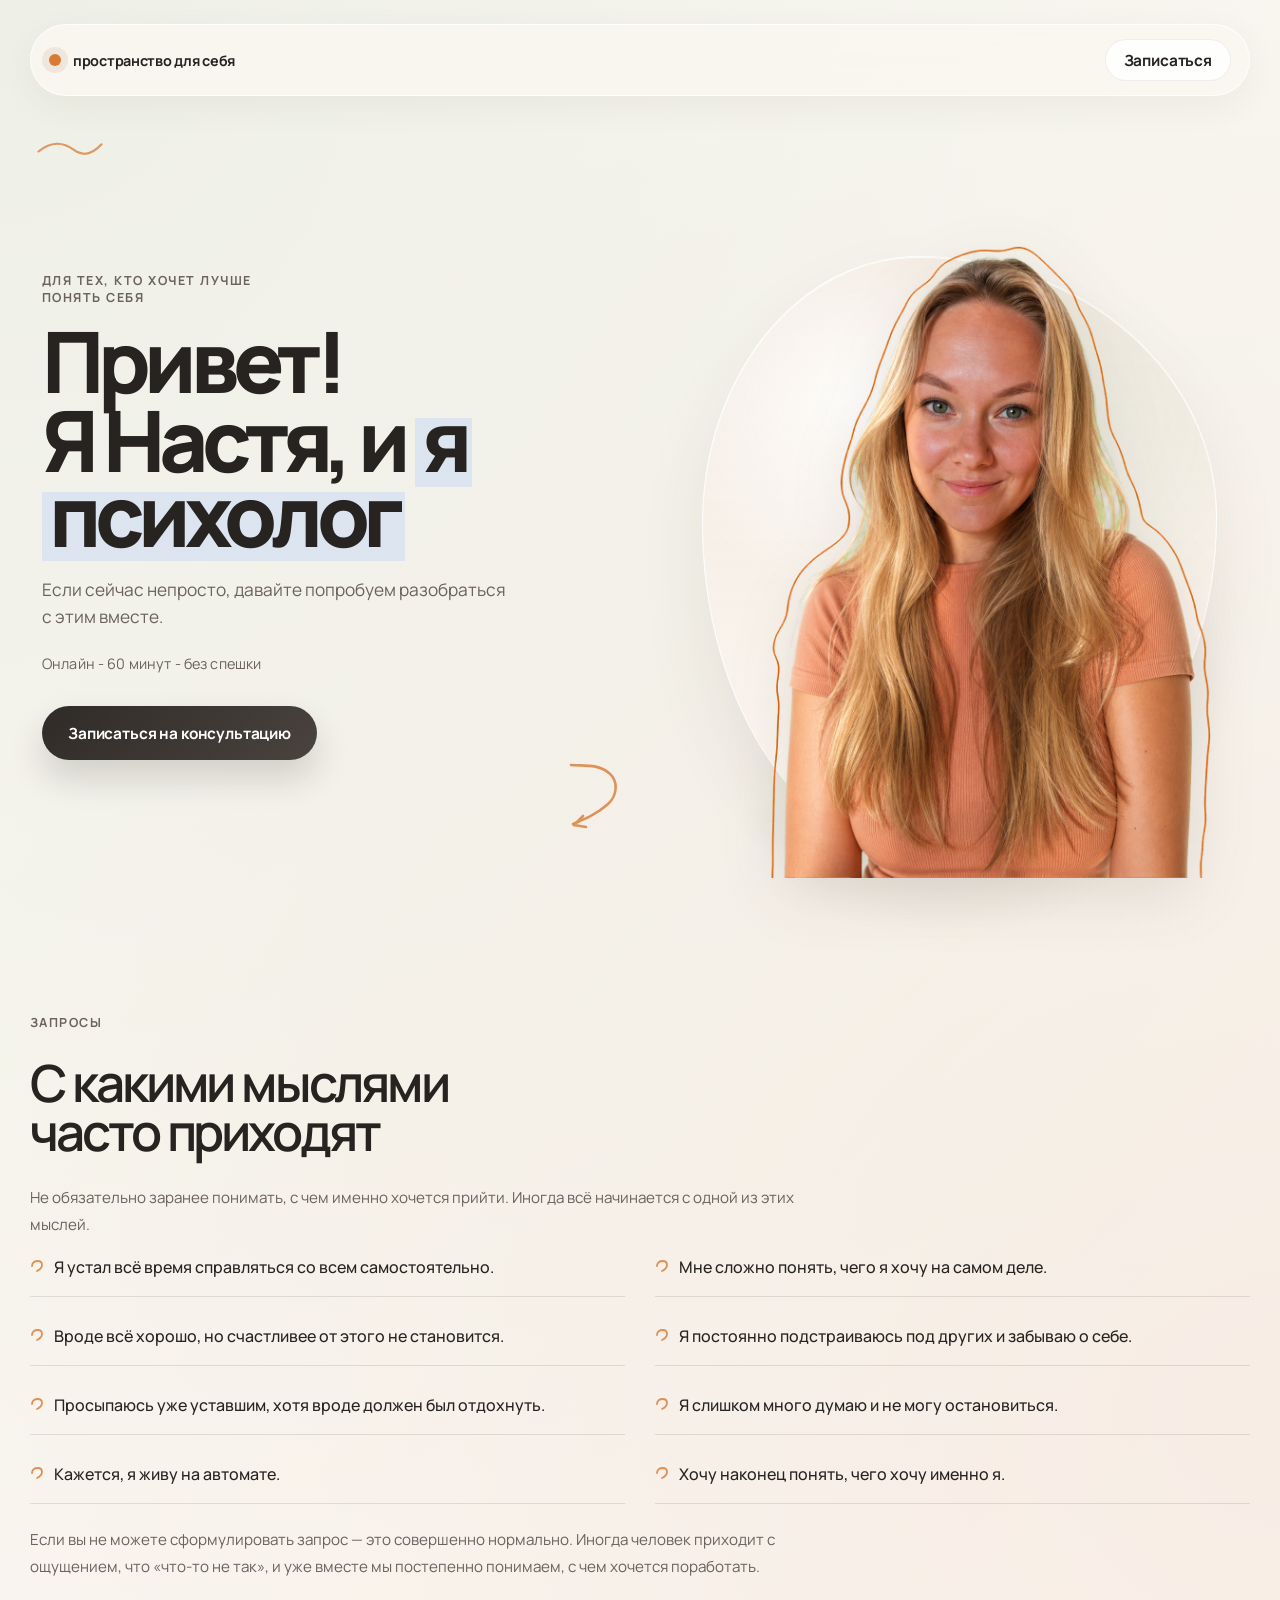
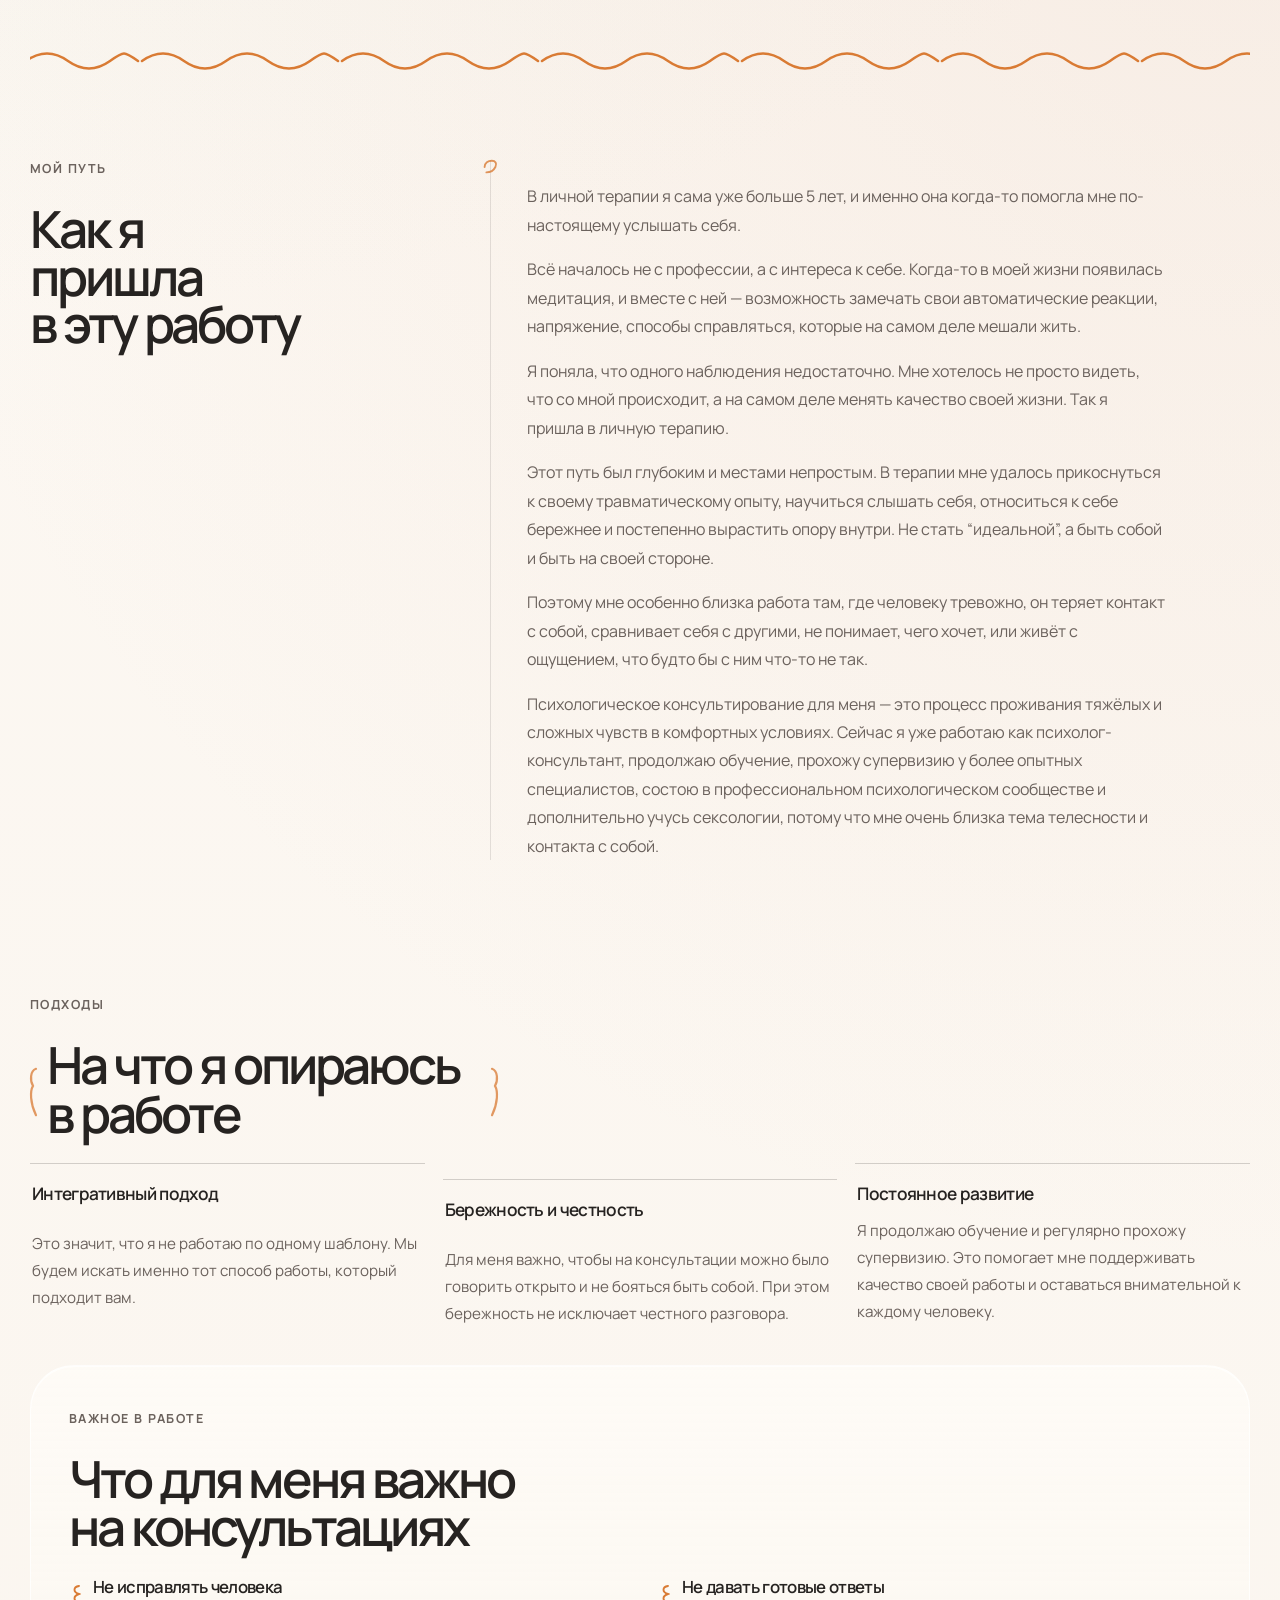
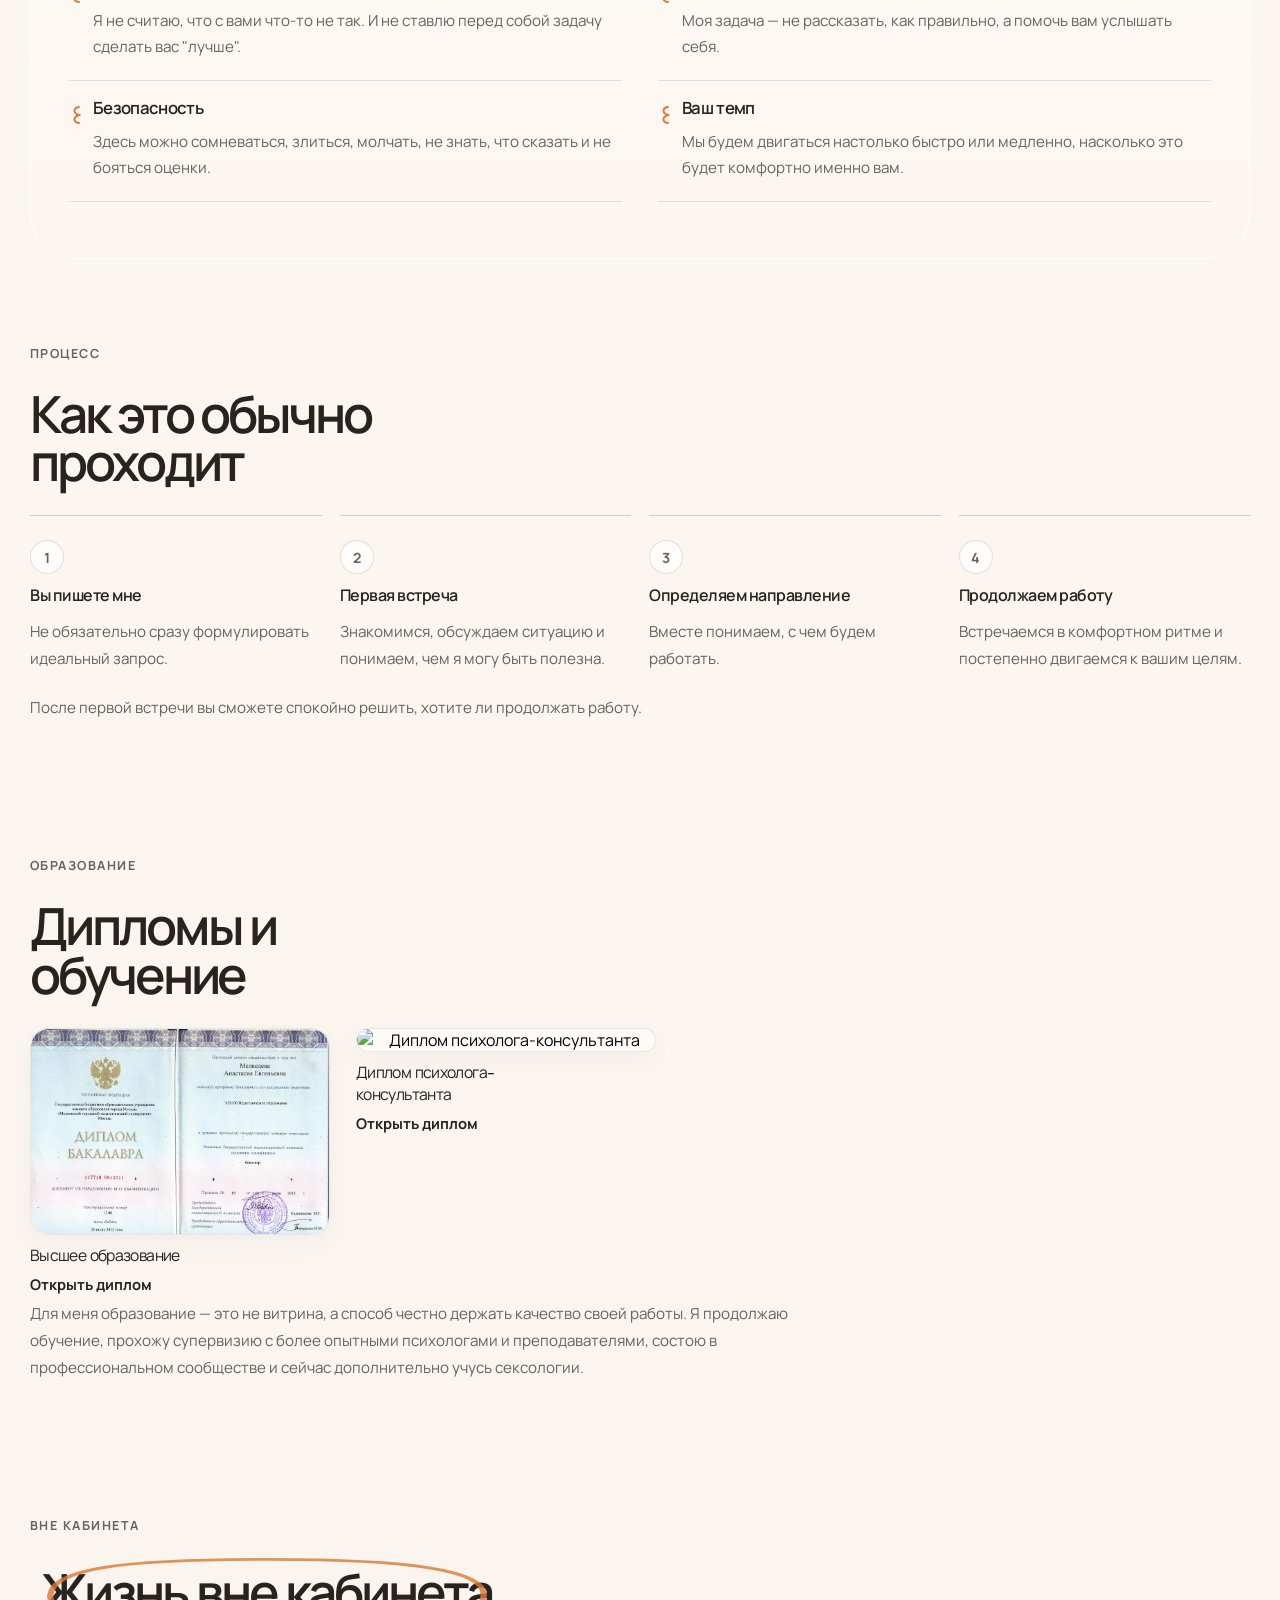
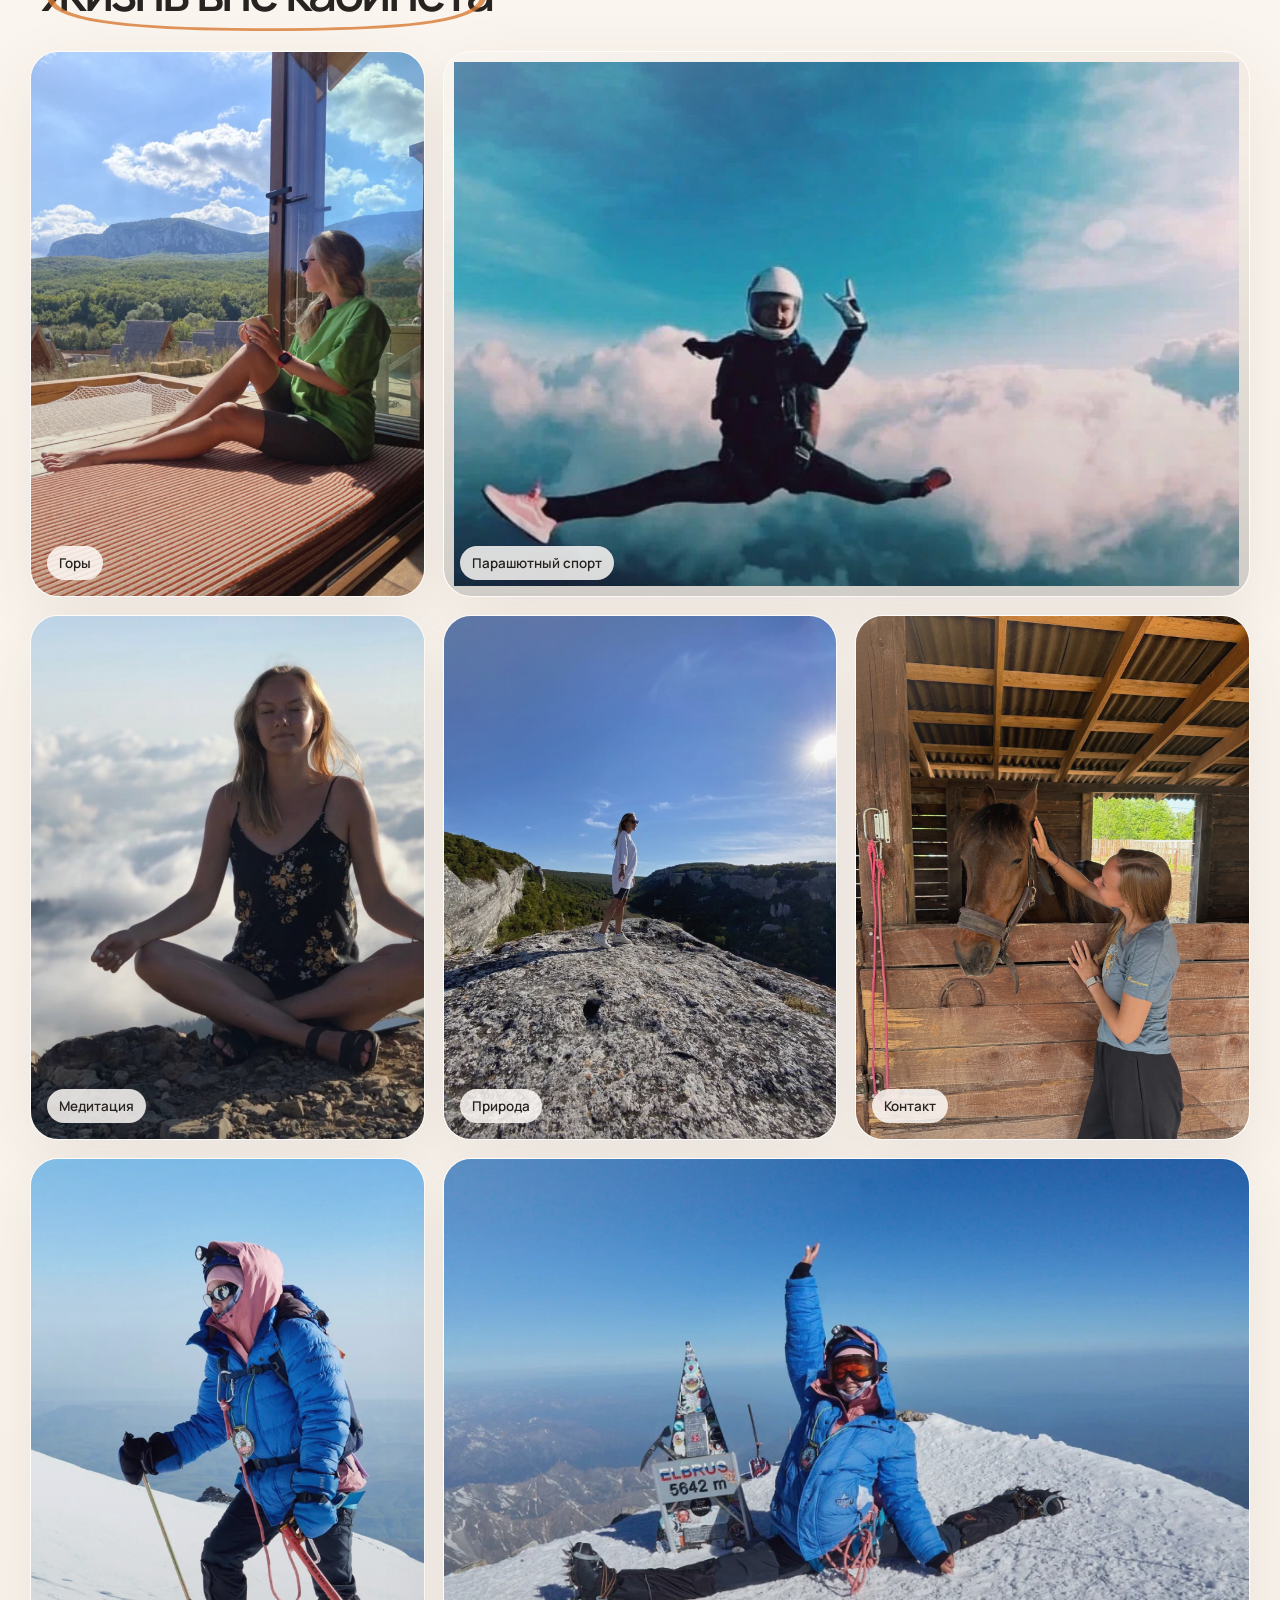
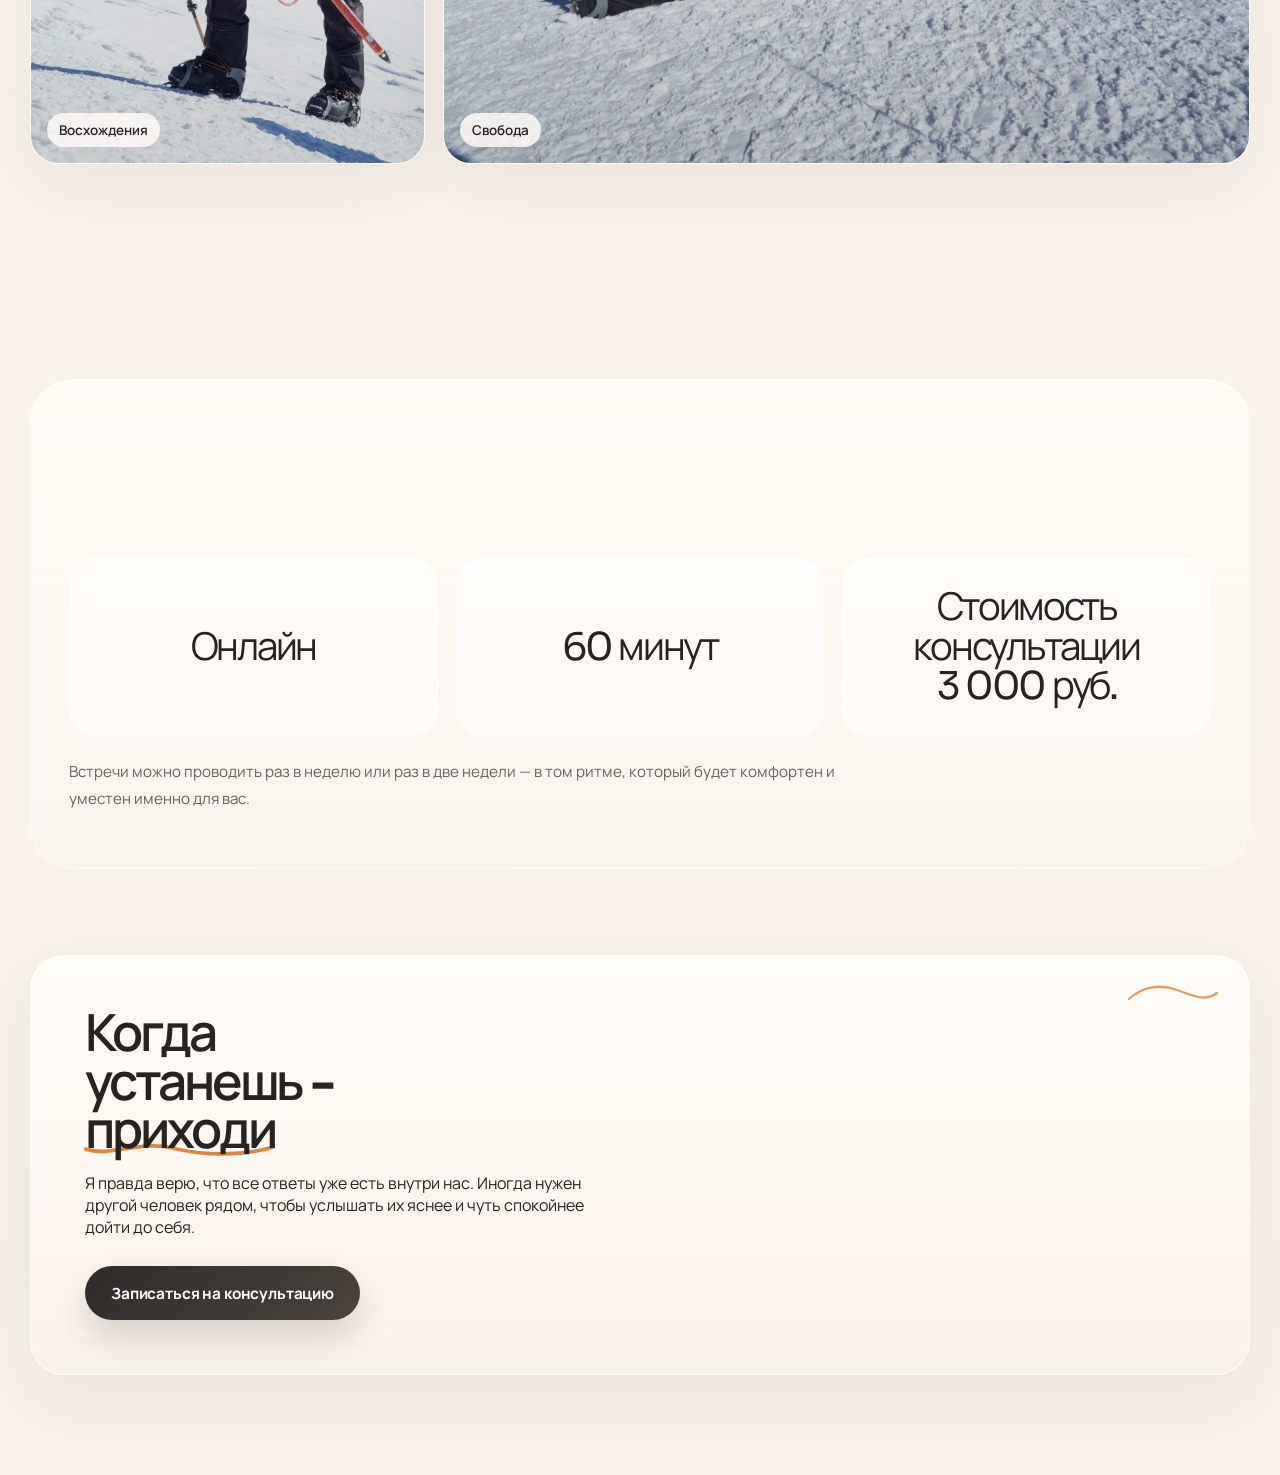
==== commit d45edad2: "Update site header and add story templates" ====
--- a/index.html
+++ b/index.html
@@ -6,7 +6,7 @@
     <meta http-equiv="Cache-Control" content="no-cache, no-store, must-revalidate" />
     <meta http-equiv="Pragma" content="no-cache" />
     <meta http-equiv="Expires" content="0" />
-    <title>pro.yavlenie</title>
+    <title>Анастасия Медведева — психолог-консультант</title>
     <meta
       name="description"
       content="Пространство, где можно выдохнуть, услышать себя и бережно прожить сложные чувства рядом с Настей Медведевой."
@@ -22,9 +22,9 @@
   <body>
     <div class="page-shell">
       <header class="topbar">
-        <a class="brand" href="#hero" aria-label="pro.yavlenie">
+        <a class="brand" href="#hero" aria-label="Анастасия Медведева">
           <span class="brand-mark"></span>
-          <span class="brand-text">pro.yavlenie</span>
+          <span class="brand-text">пространство для себя</span>
         </a>
         <button class="button button-secondary" type="button" data-open-modal>
           Записаться
@@ -93,8 +93,8 @@
           </div>
           <div class="prose reveal">
             <p>
-              Рада, что вы здесь. В личной терапии я сама уже больше 5 лет,
-              и именно она когда-то помогла мне по-настоящему услышать себя.
+              В личной терапии я сама уже больше 5 лет, и именно она когда-то
+              помогла мне по-настоящему услышать себя.
             </p>
             <p>
               Всё началось не с профессии, а с интереса к себе. Когда-то в
@@ -104,8 +104,8 @@
             </p>
             <p>
               Я поняла, что одного наблюдения недостаточно. Мне хотелось не
-              просто видеть, что со мной происходит, а правда менять качество
-              своей жизни. Так я пришла в личную терапию.
+              просто видеть, что со мной происходит, а на самом деле менять
+              качество своей жизни. Так я пришла в личную терапию.
             </p>
             <p>
               Этот путь был глубоким и местами непростым. В терапии мне удалось
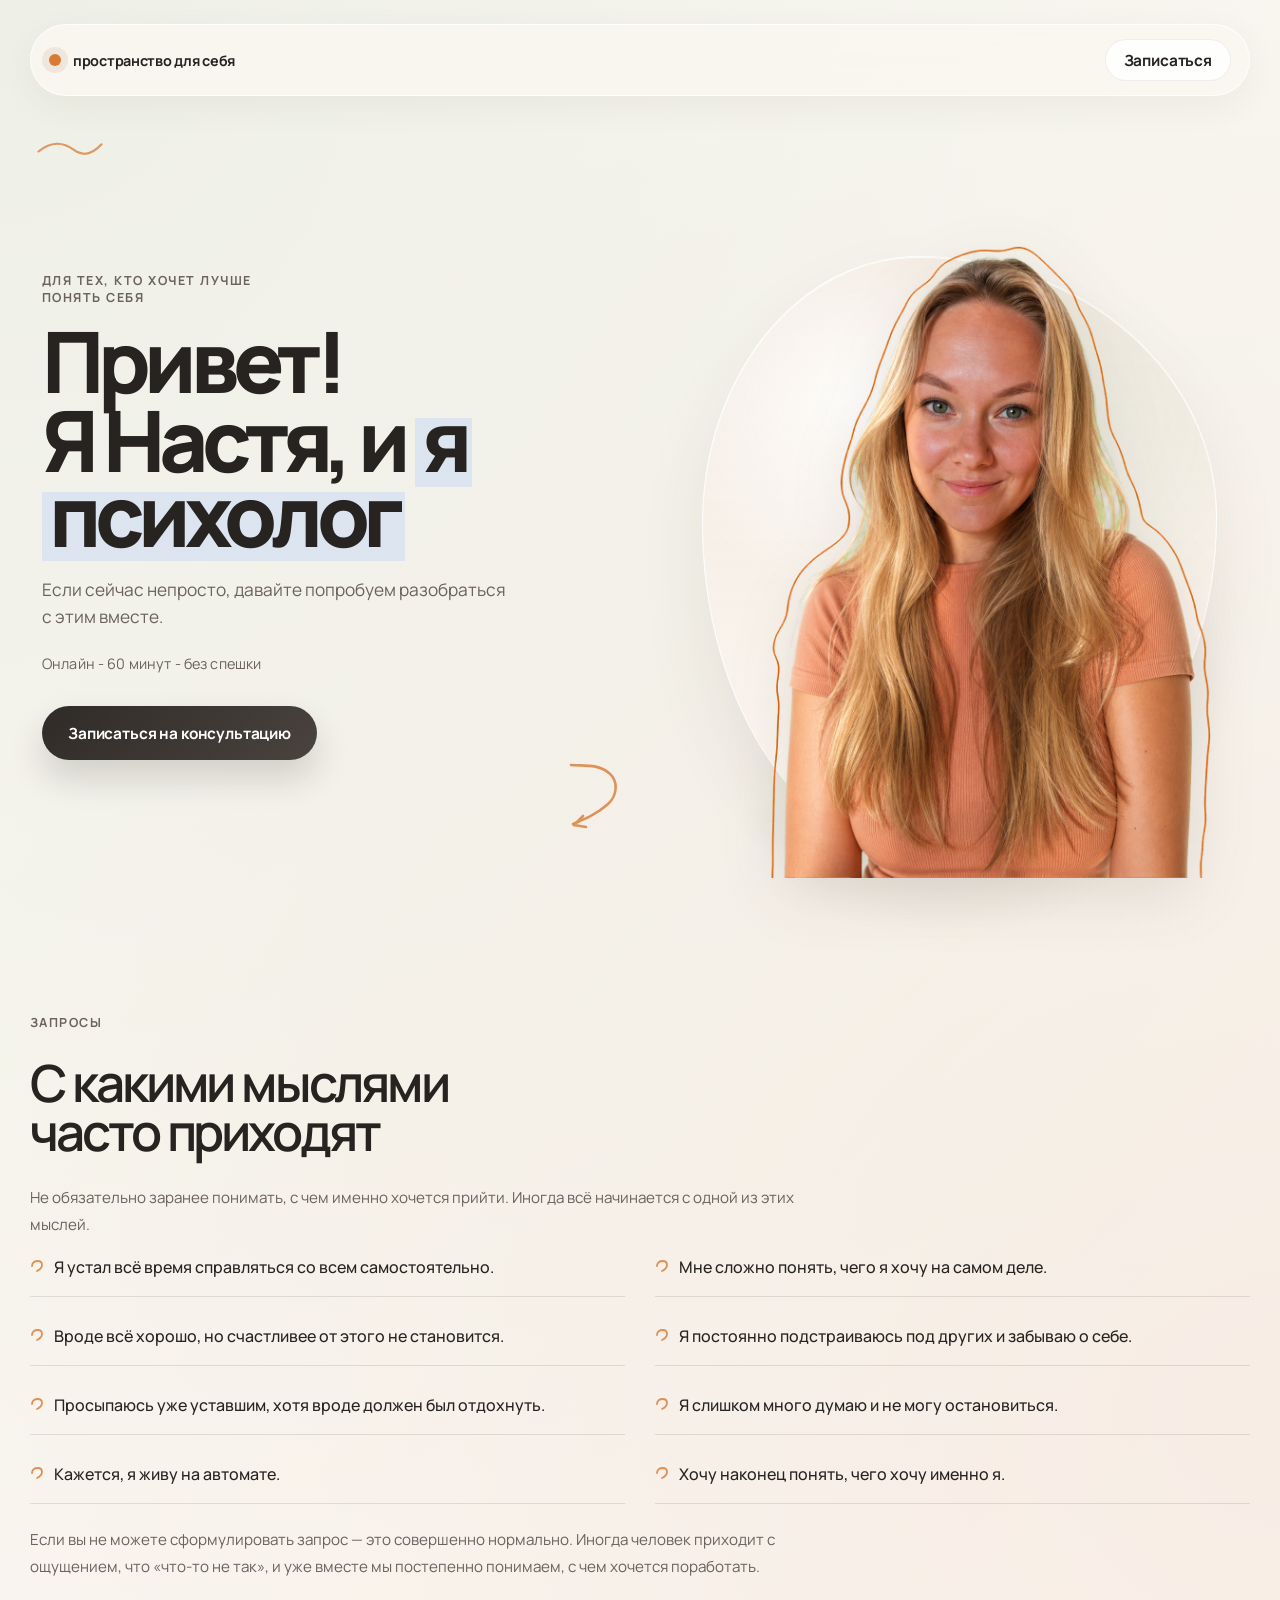
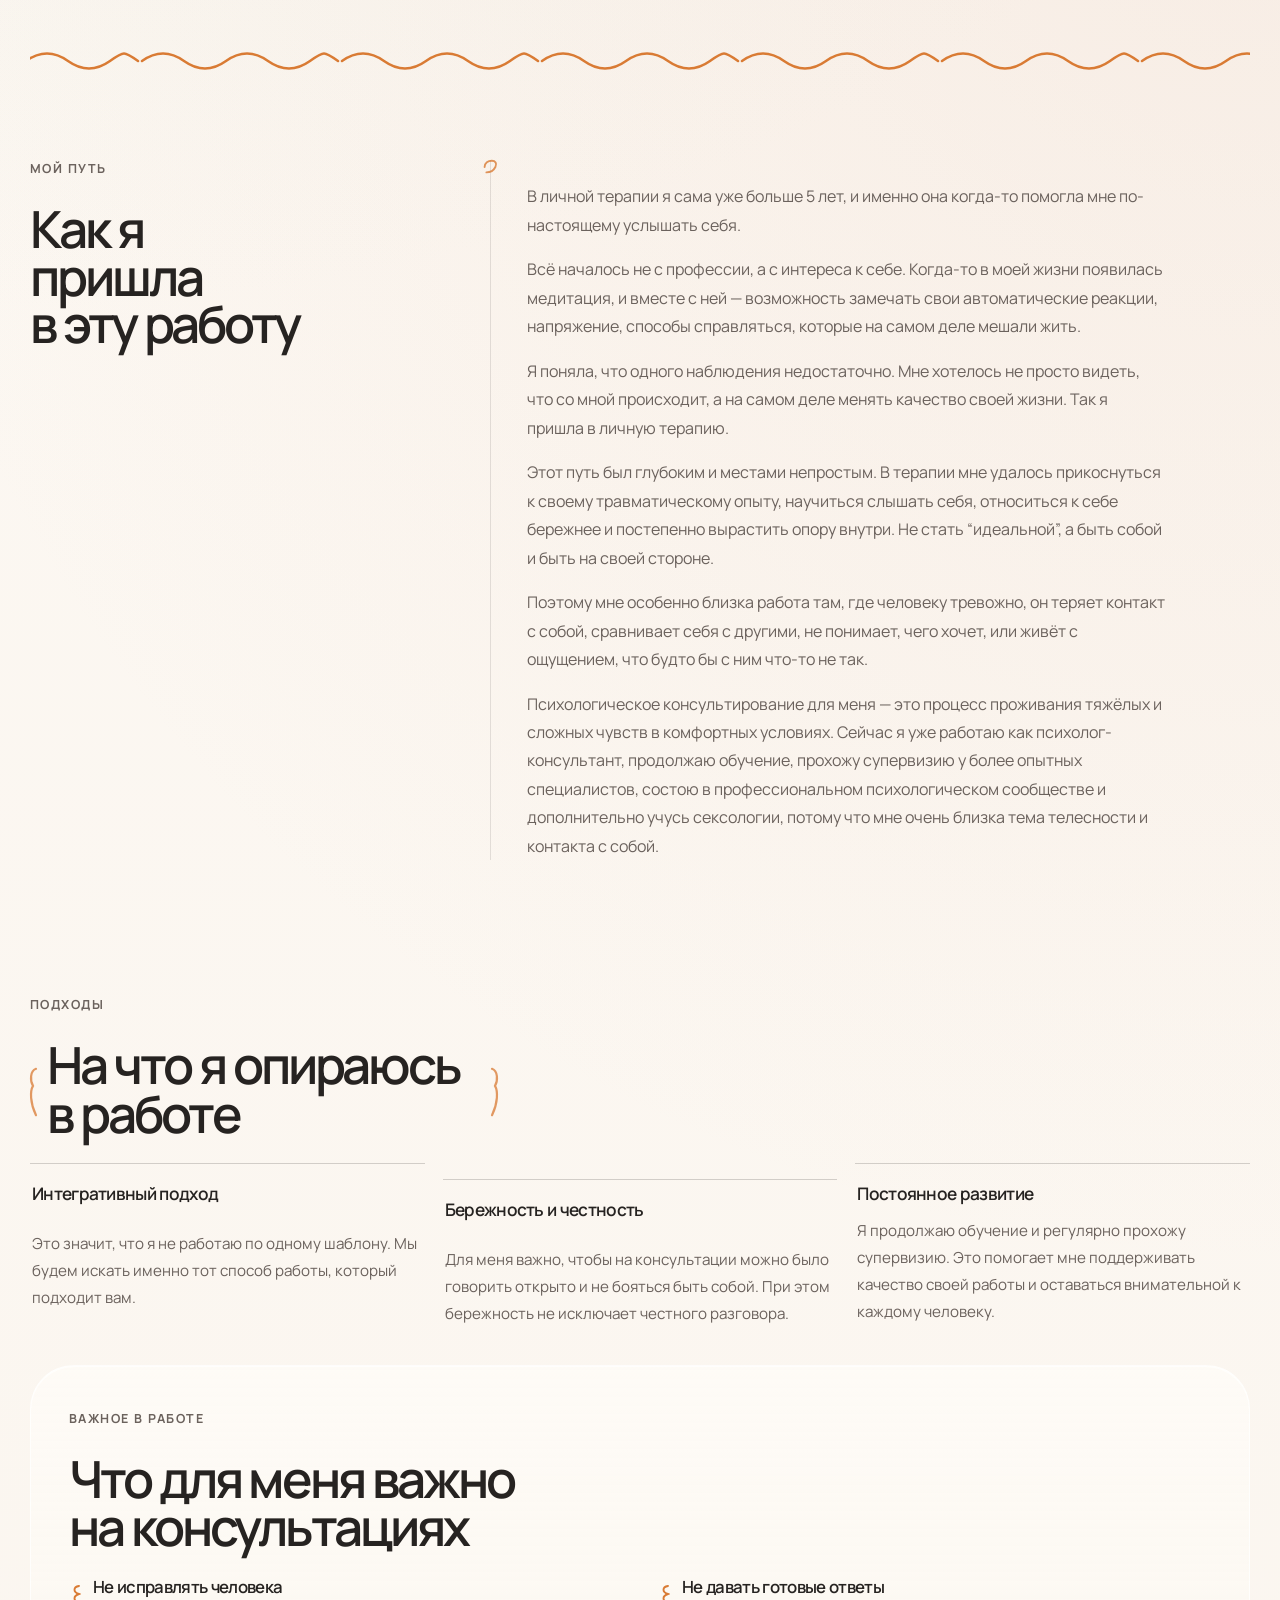
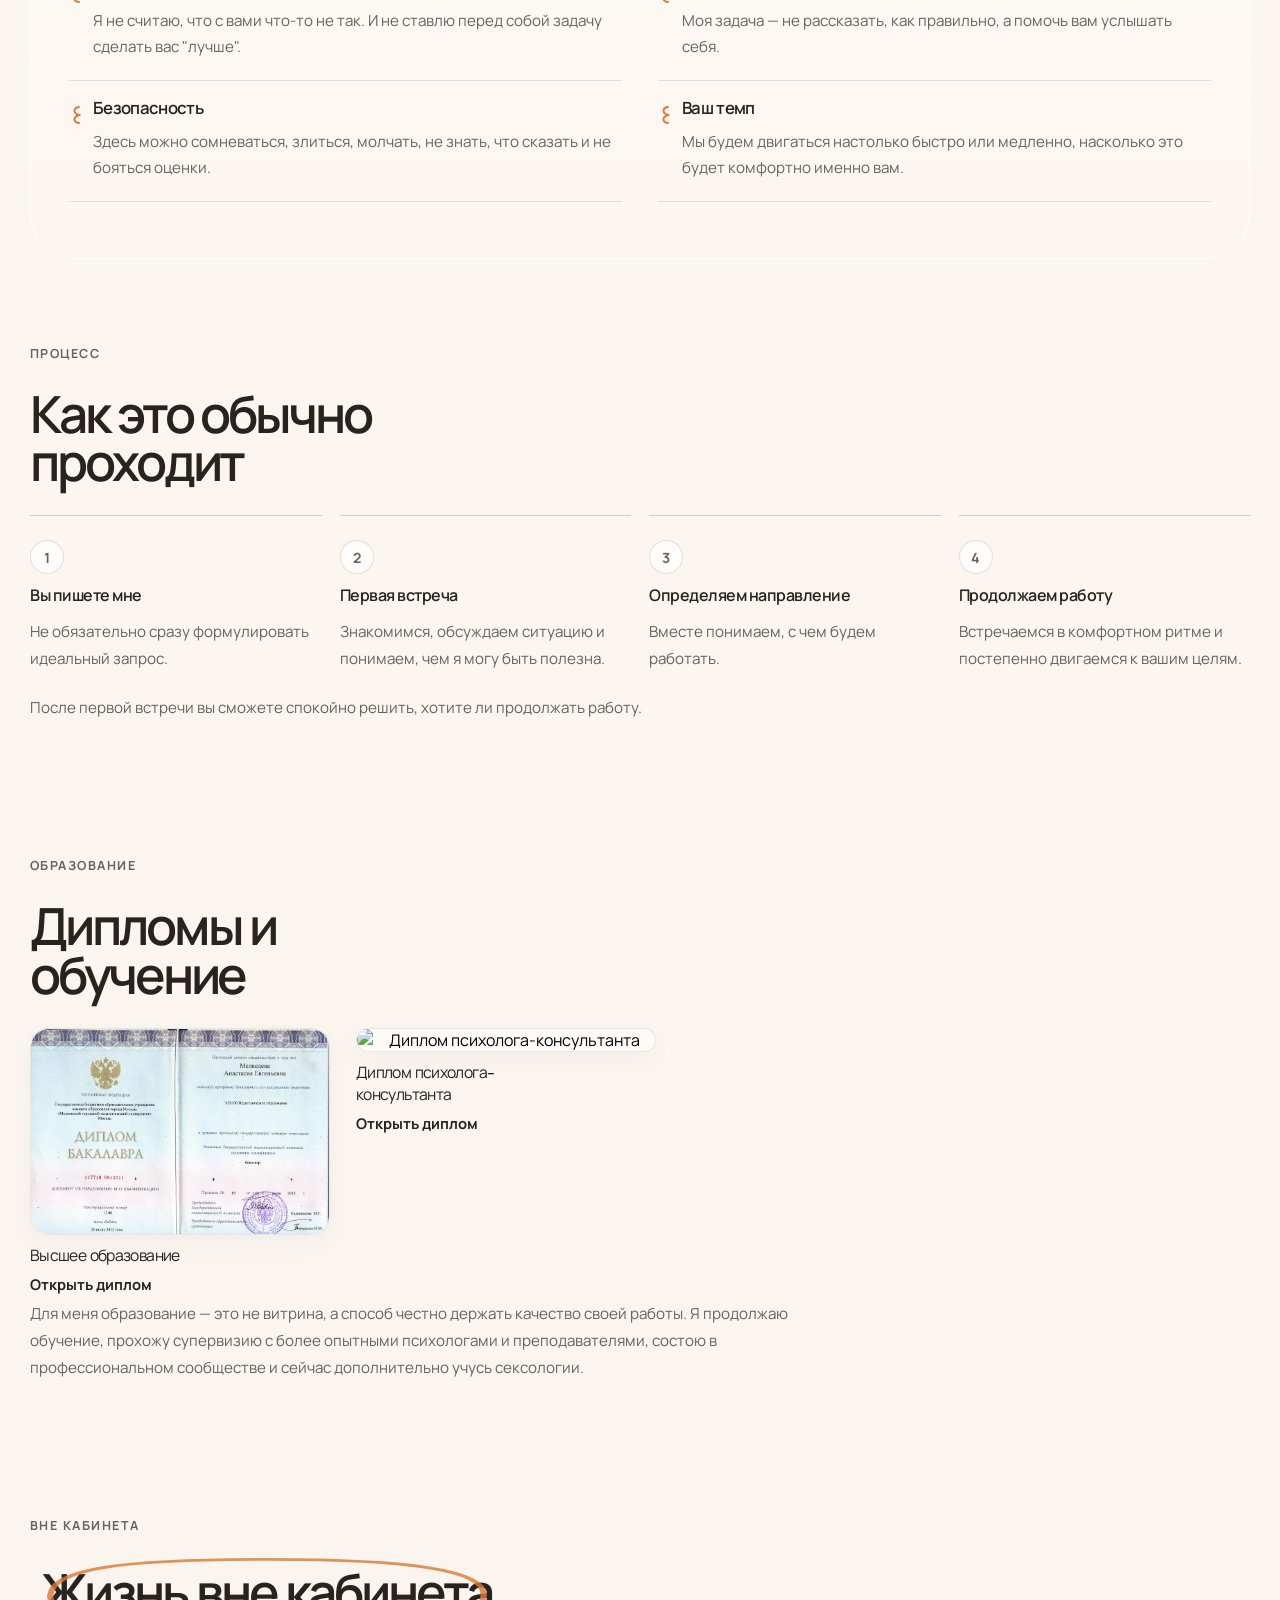
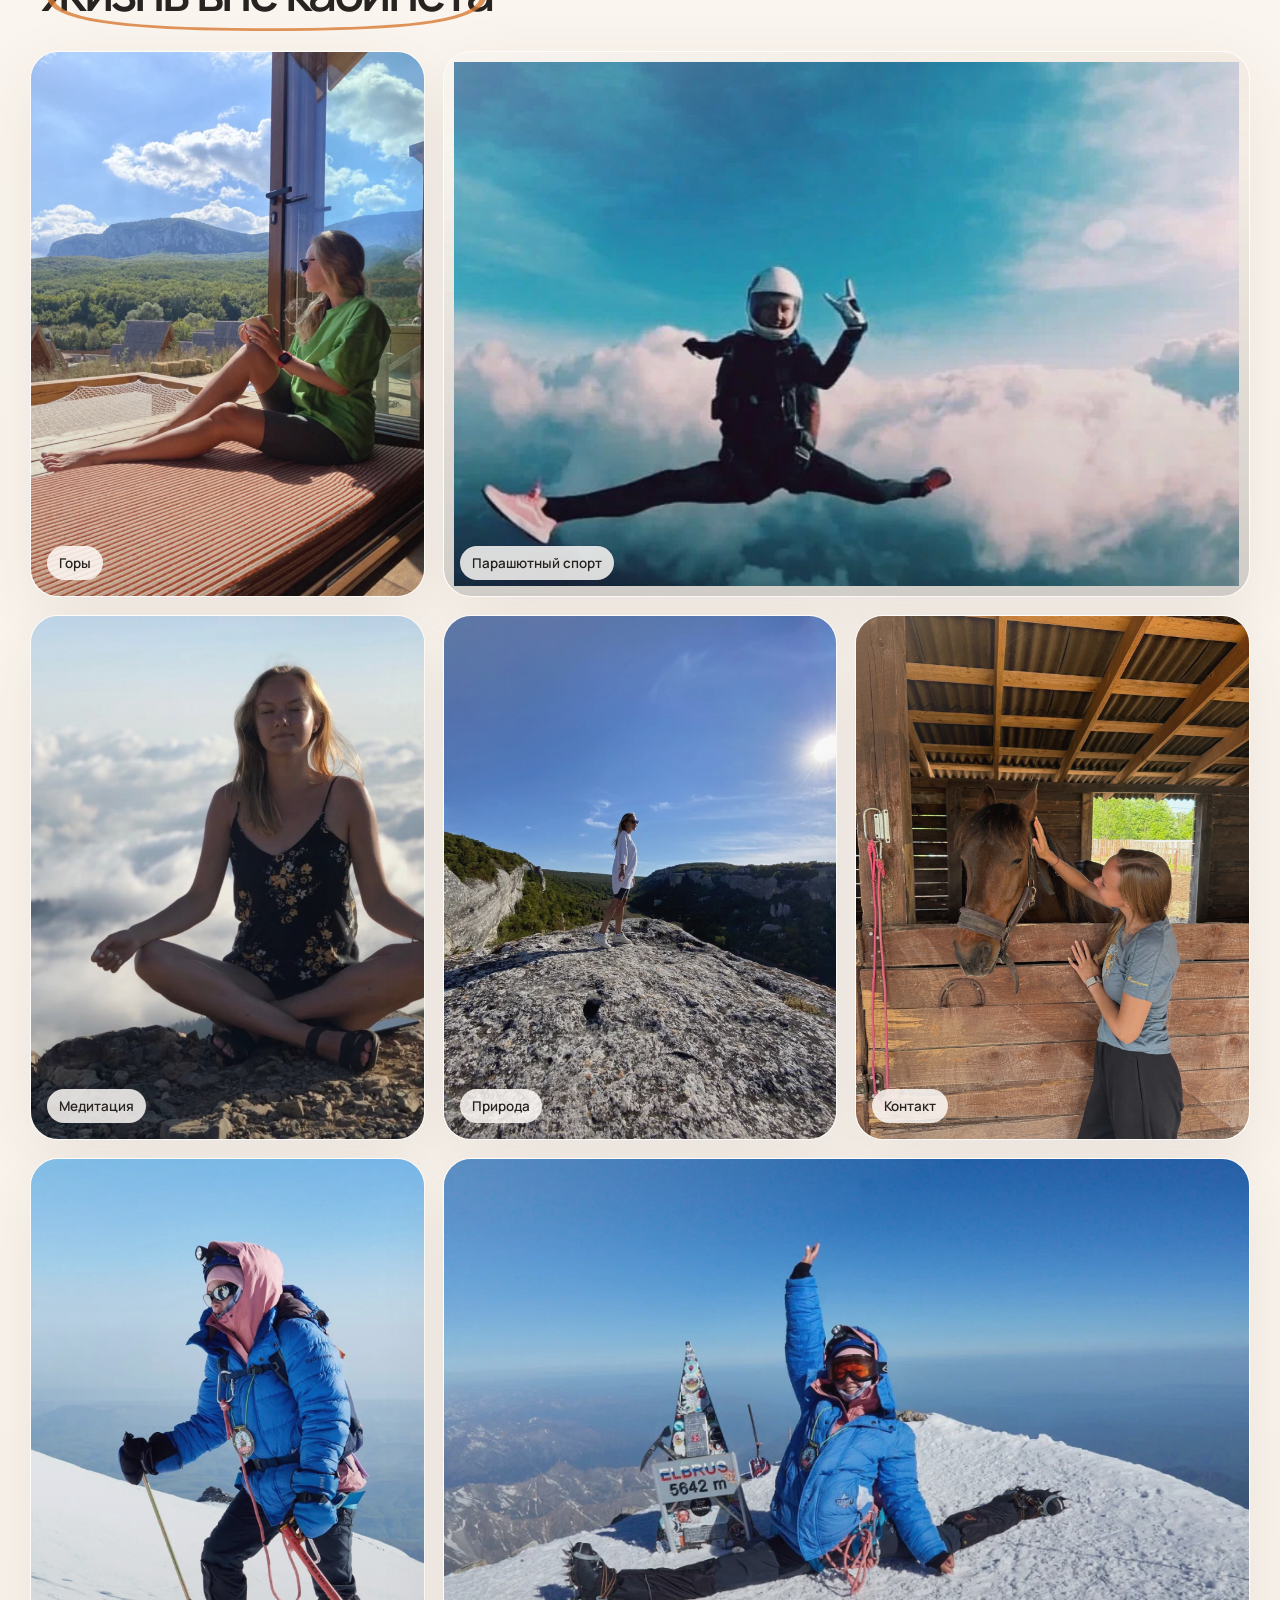
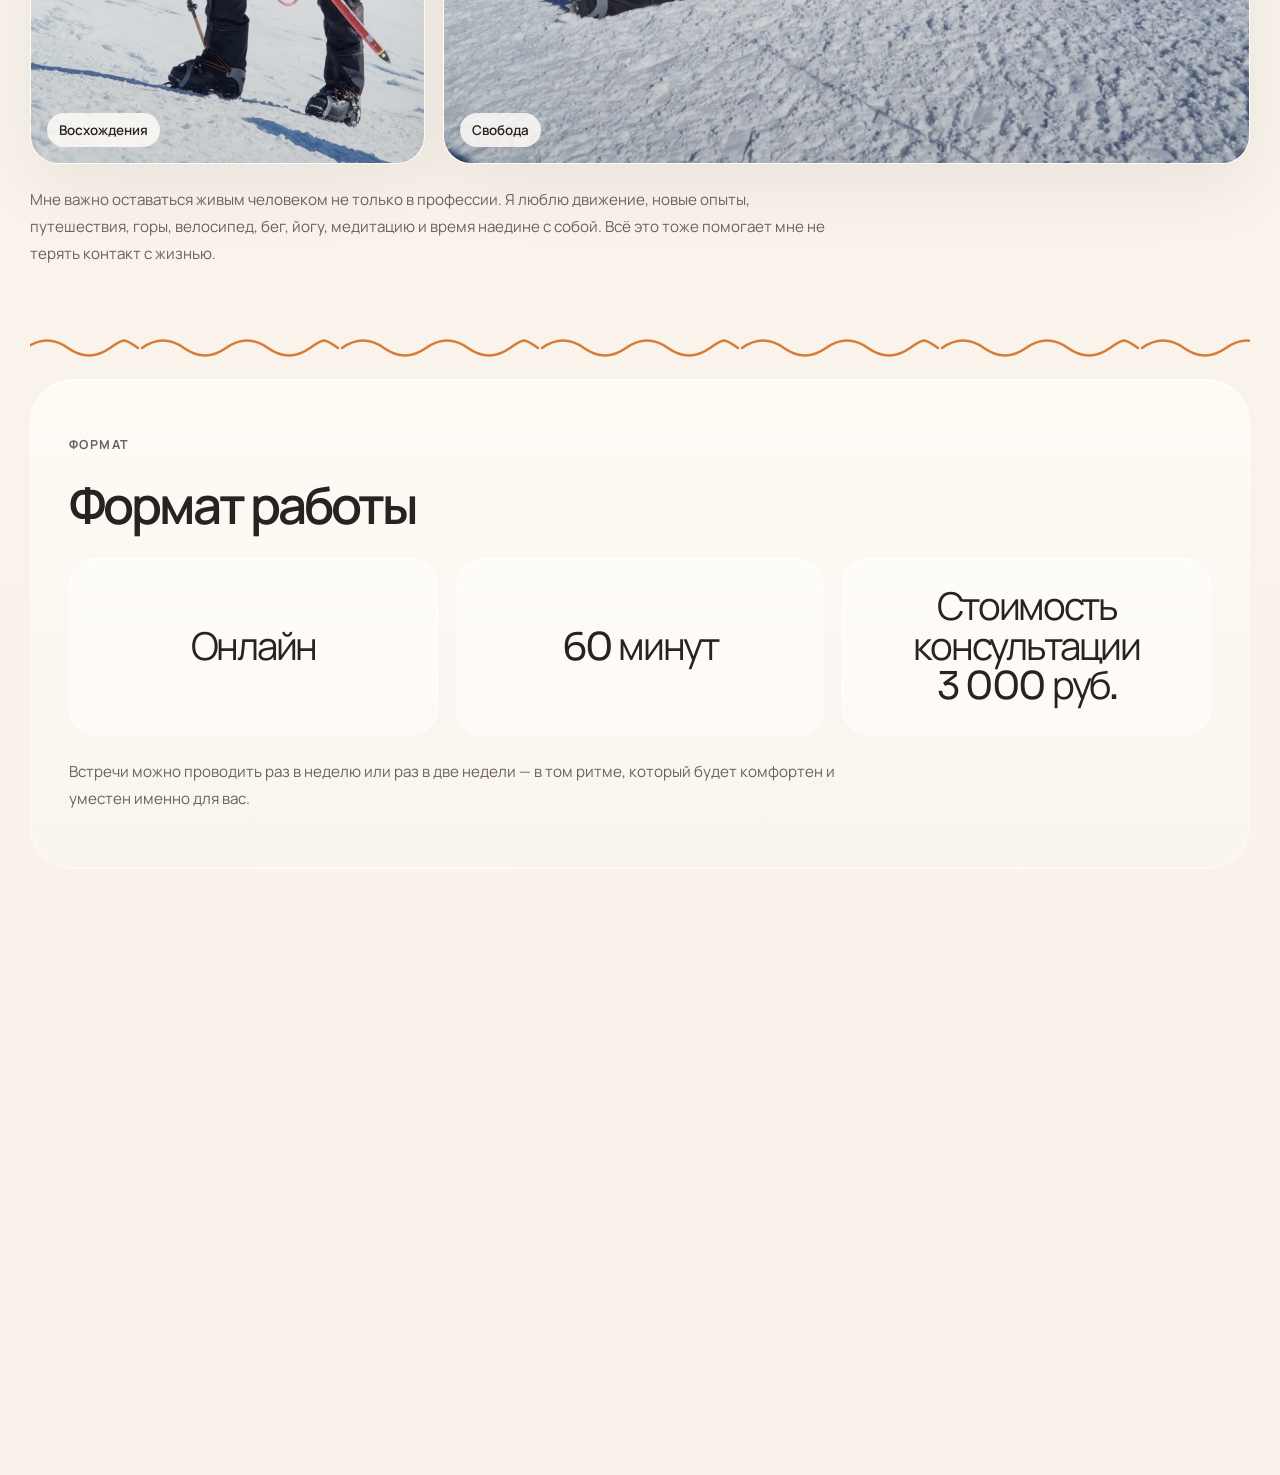
==== commit c86fdad6: "Add warm heart favicon assets" ====
--- a/index.html
+++ b/index.html
@@ -9,8 +9,37 @@
     <title>Анастасия Медведева — психолог-консультант</title>
     <meta
       name="description"
-      content="Пространство, где можно выдохнуть, услышать себя и бережно прожить сложные чувства рядом с Настей Медведевой."
-    />
+      content="Пространство, где можно выдохнуть, услышать себя и бережно прожить сложные чувства."
+    />
+    <meta property="og:type" content="website" />
+    <meta property="og:site_name" content="Анастасия Медведева" />
+    <meta property="og:title" content="Анастасия Медведева — психолог-консультант" />
+    <meta
+      property="og:description"
+      content="Пространство, где можно выдохнуть, услышать себя и бережно прожить сложные чувства."
+    />
+    <meta property="og:url" content="https://anastasiamedvedeva.ru/" />
+    <meta
+      property="og:image"
+      content="https://anastasiamedvedeva.ru/assets/social/social-preview-20260716.png"
+    />
+    <meta property="og:image:width" content="1200" />
+    <meta property="og:image:height" content="630" />
+    <meta property="og:image:alt" content="Анастасия Медведева — психолог-консультант" />
+    <meta name="twitter:card" content="summary_large_image" />
+    <meta name="twitter:title" content="Анастасия Медведева — психолог-консультант" />
+    <meta
+      name="twitter:description"
+      content="Пространство, где можно выдохнуть, услышать себя и бережно прожить сложные чувства."
+    />
+    <meta
+      name="twitter:image"
+      content="https://anastasiamedvedeva.ru/assets/social/social-preview-20260716.png"
+    />
+    <meta name="theme-color" content="#fbf7f1" />
+    <link rel="icon" href="./favicon.ico" sizes="any" />
+    <link rel="icon" type="image/svg+xml" href="./assets/favicon.svg" />
+    <link rel="apple-touch-icon" href="./assets/apple-touch-icon.png" />
     <link rel="preconnect" href="https://fonts.googleapis.com" />
     <link rel="preconnect" href="https://fonts.gstatic.com" crossorigin />
     <link
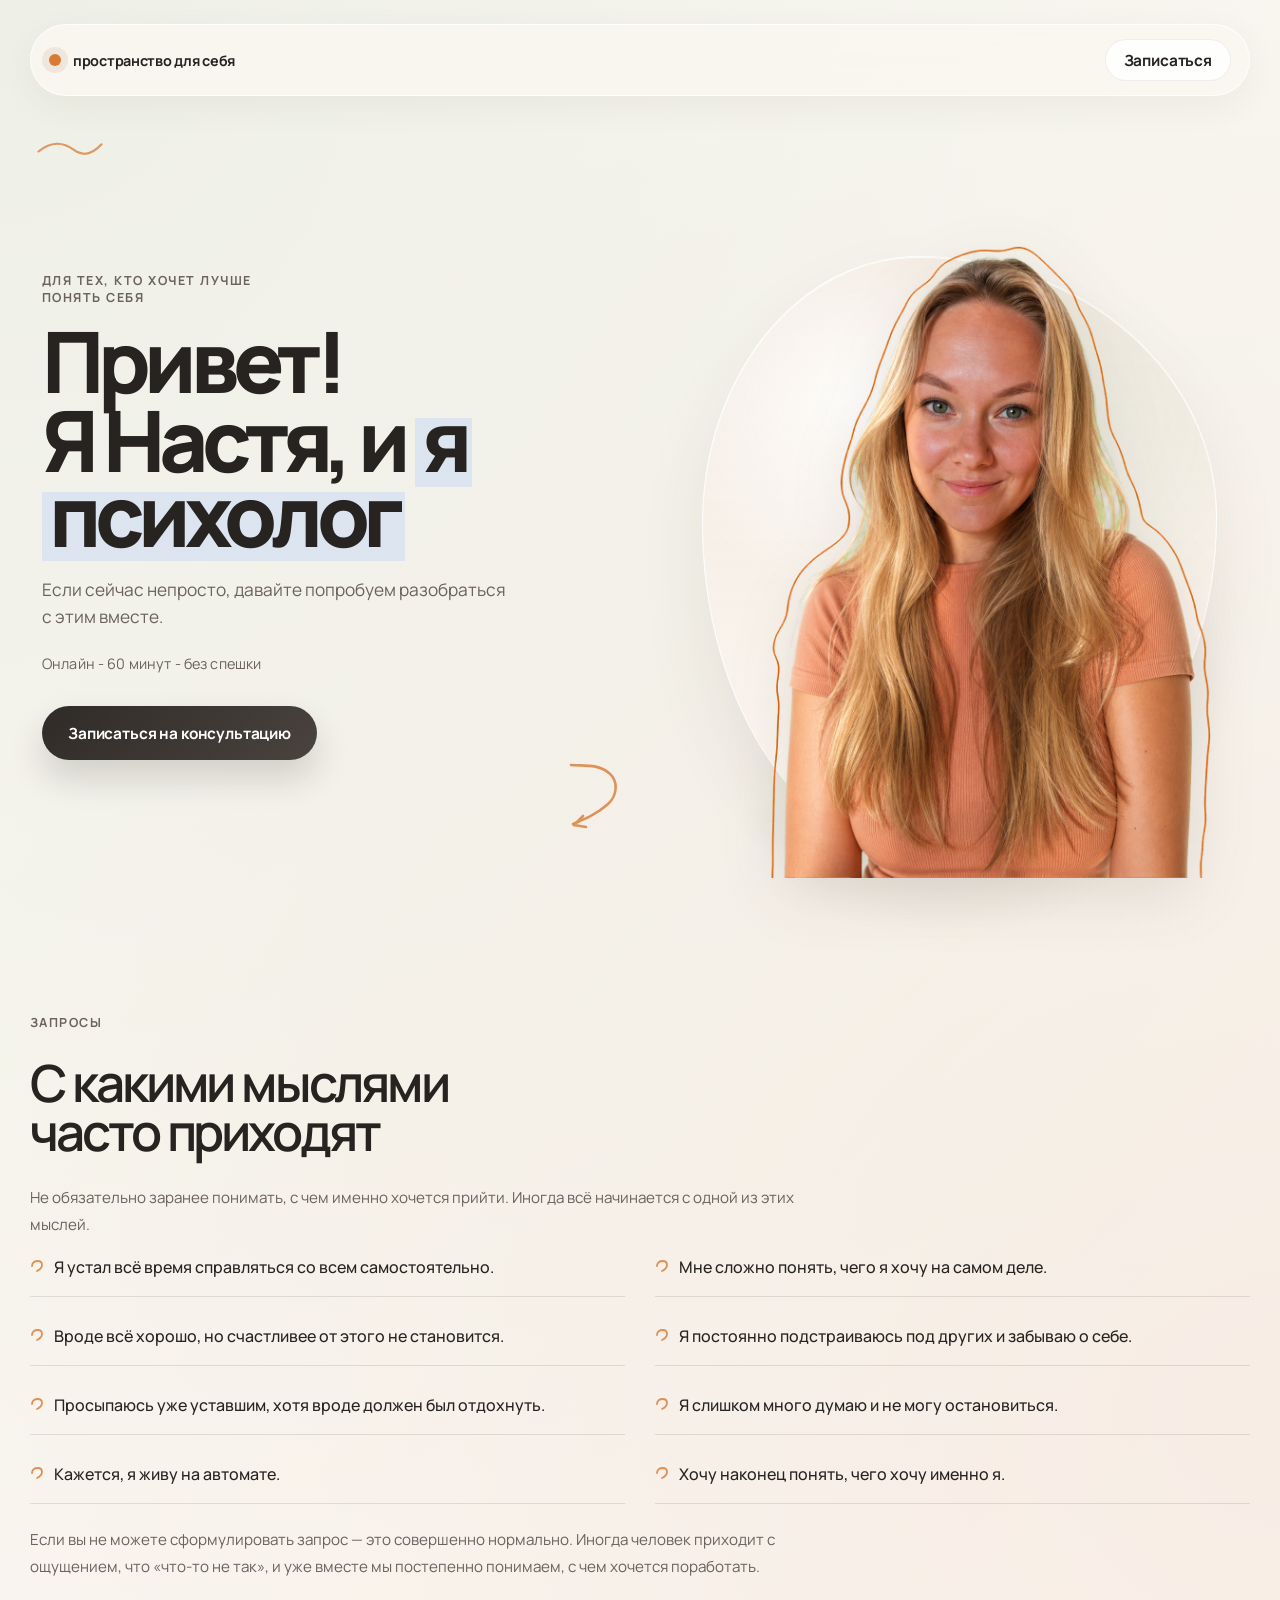
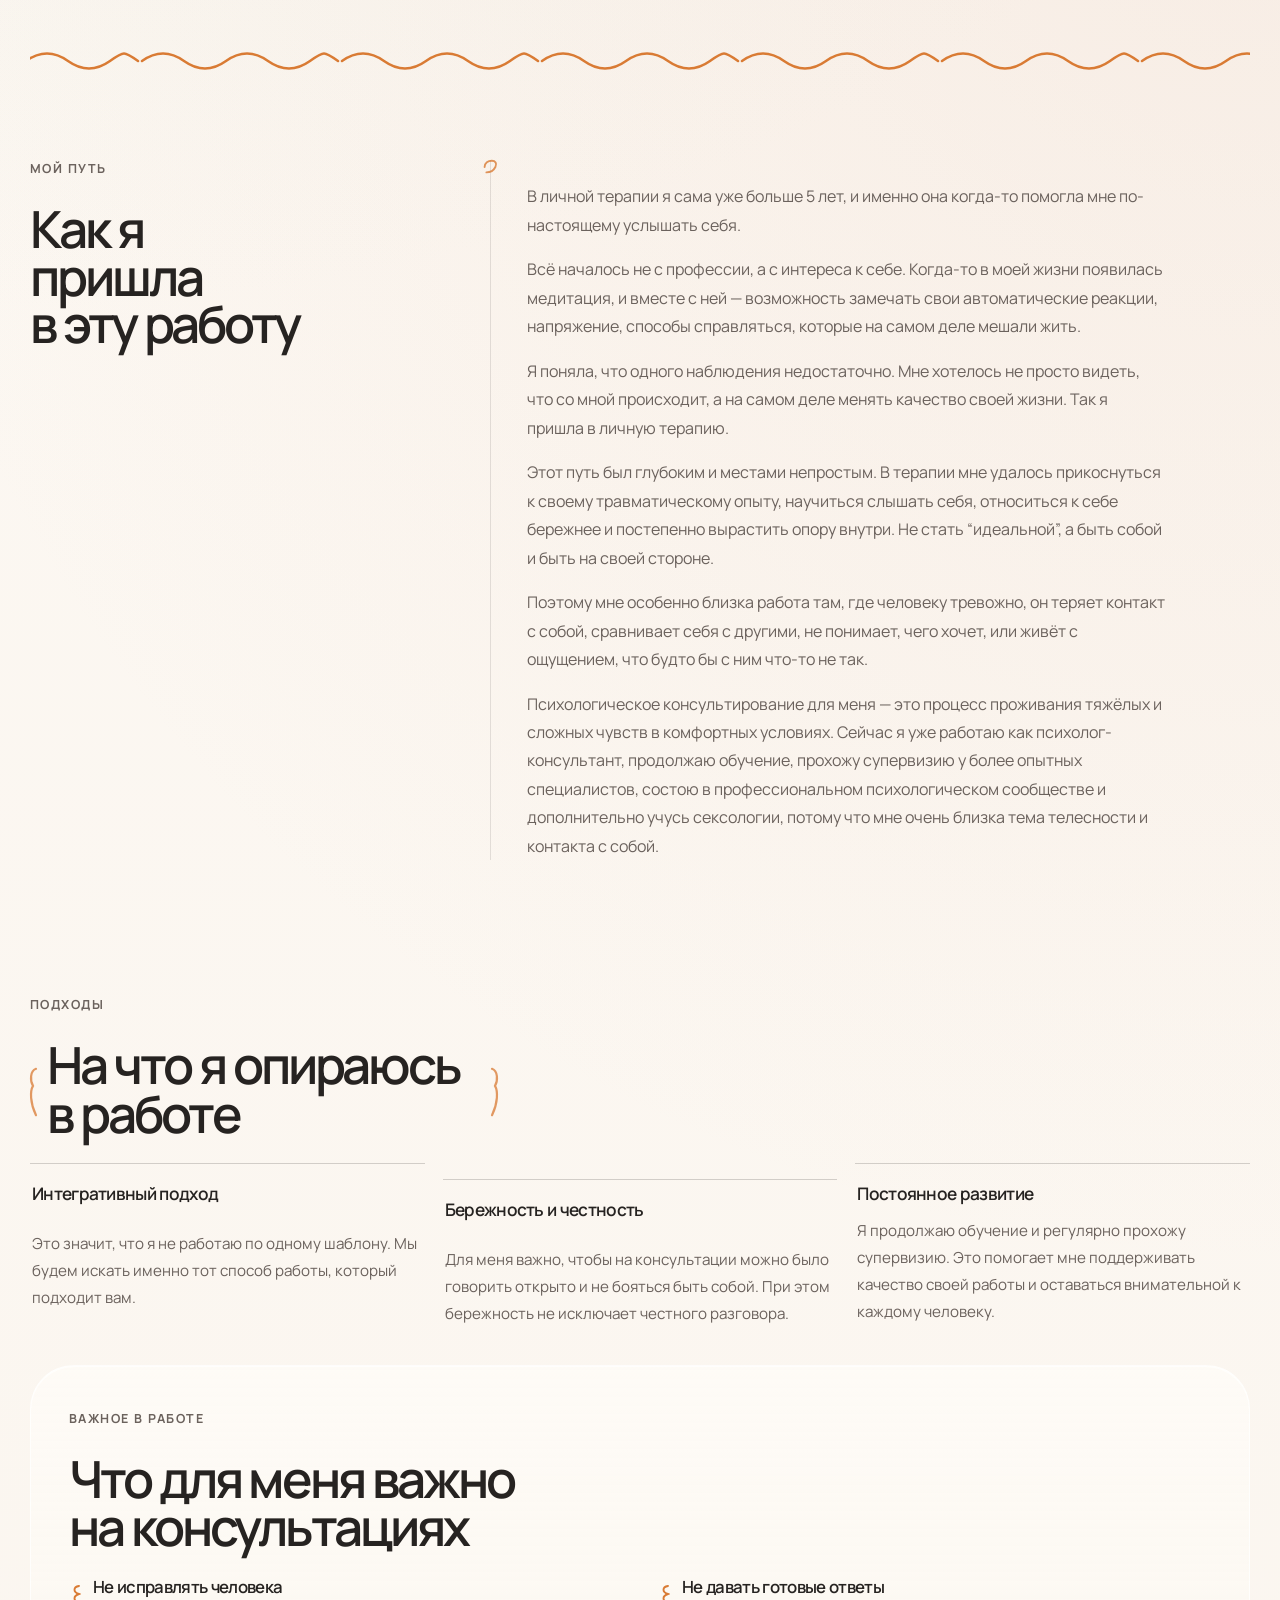
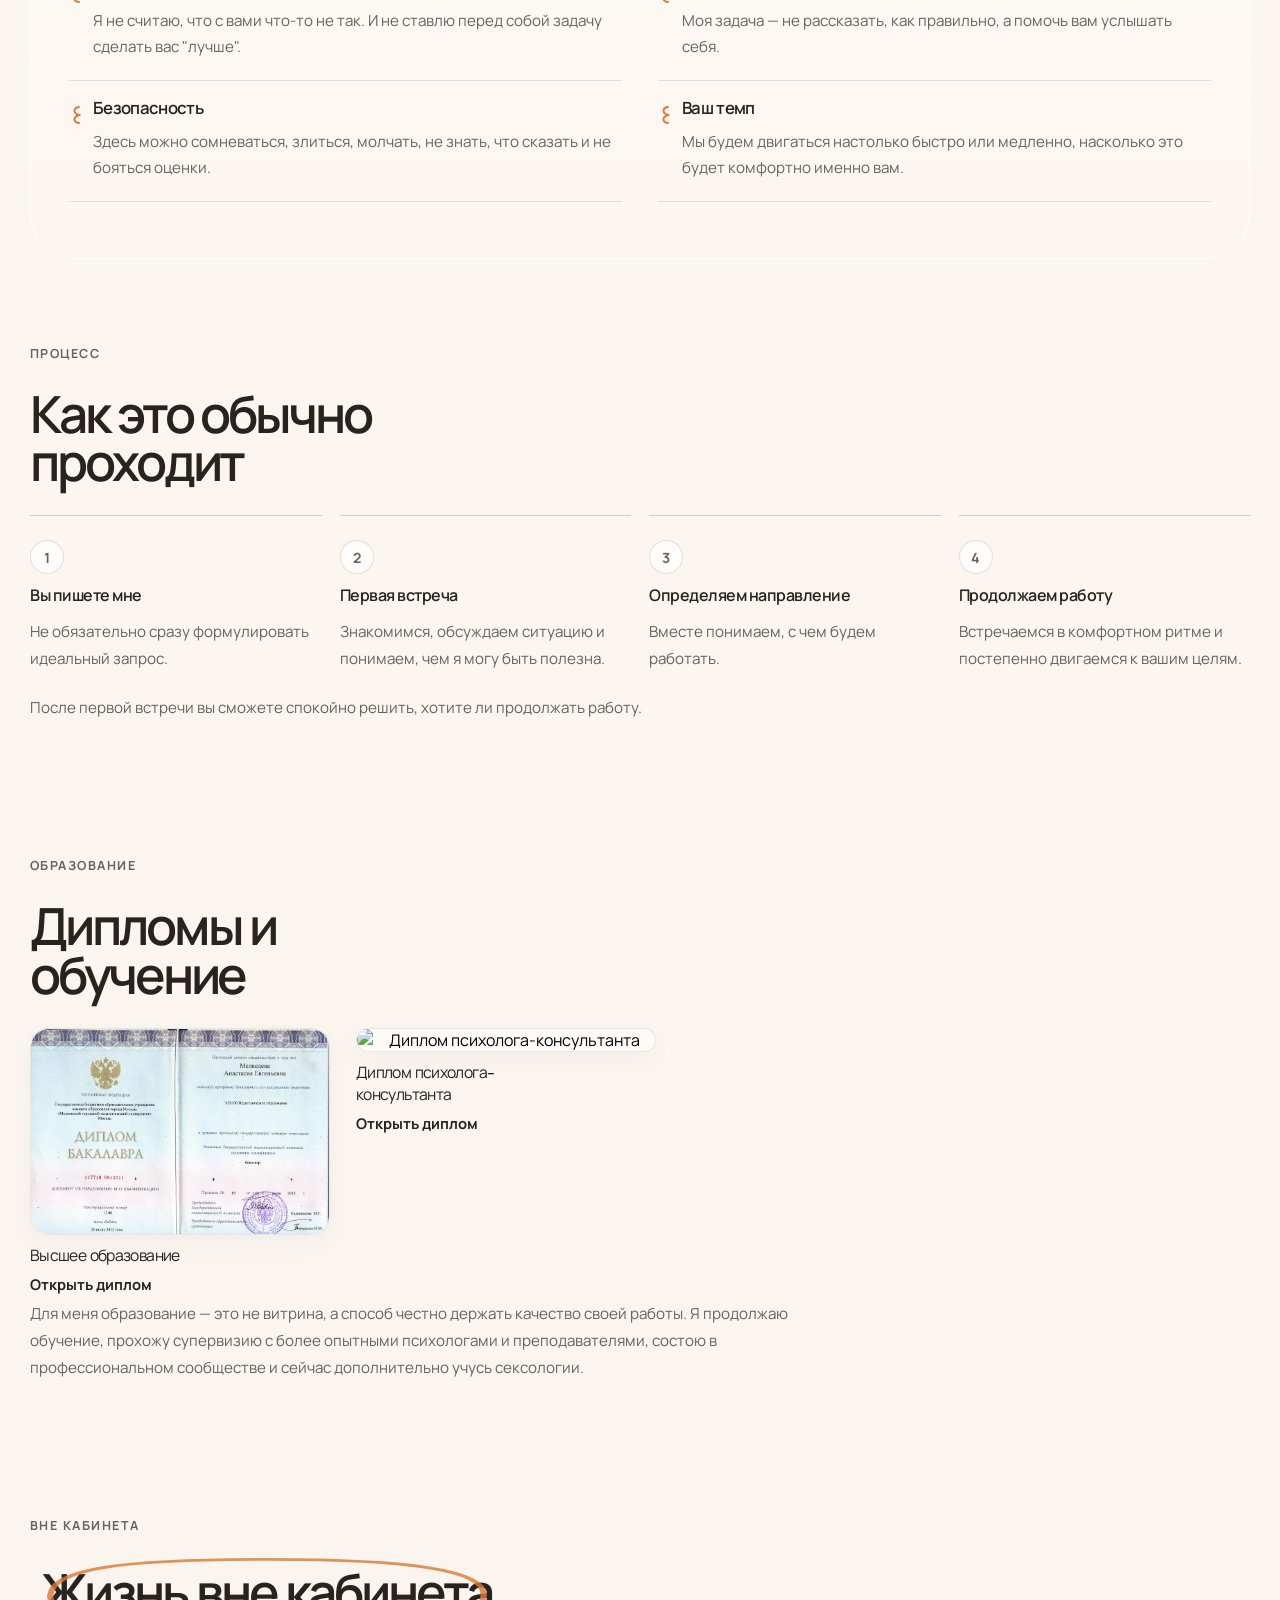
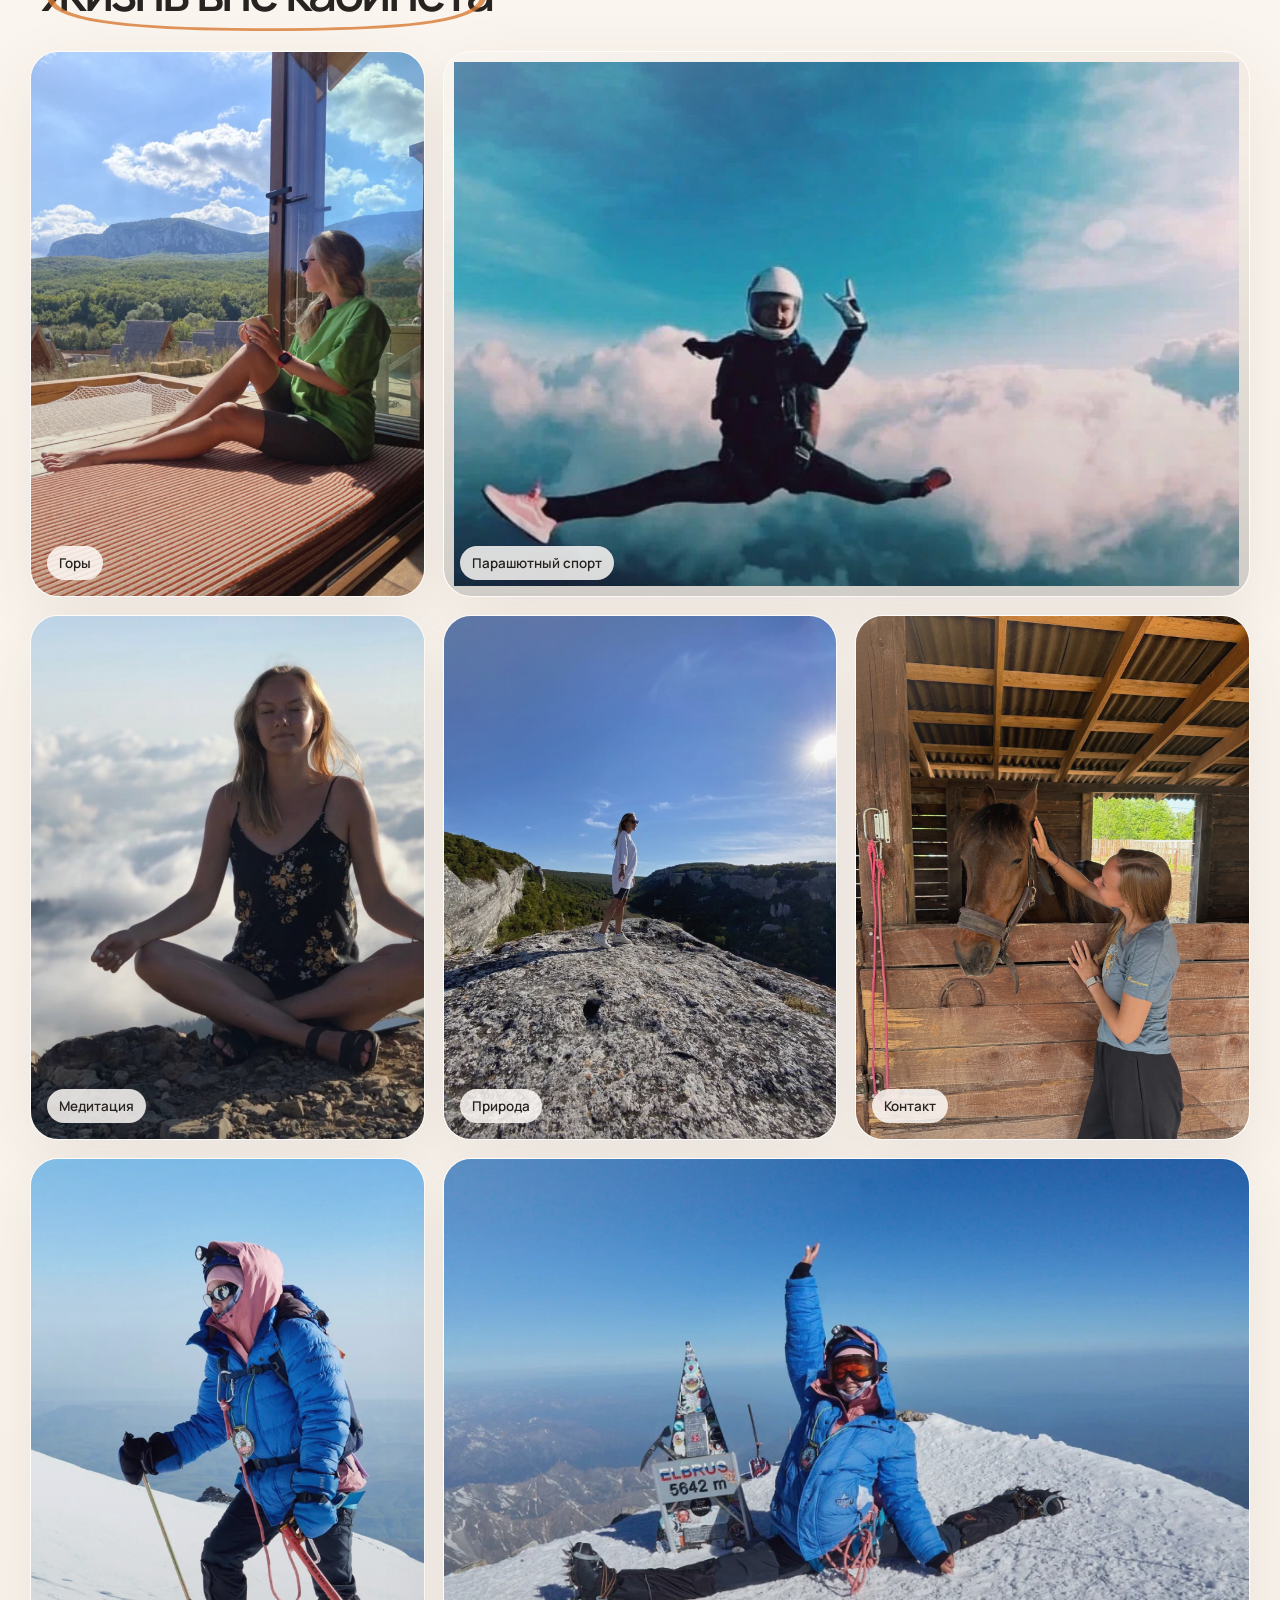
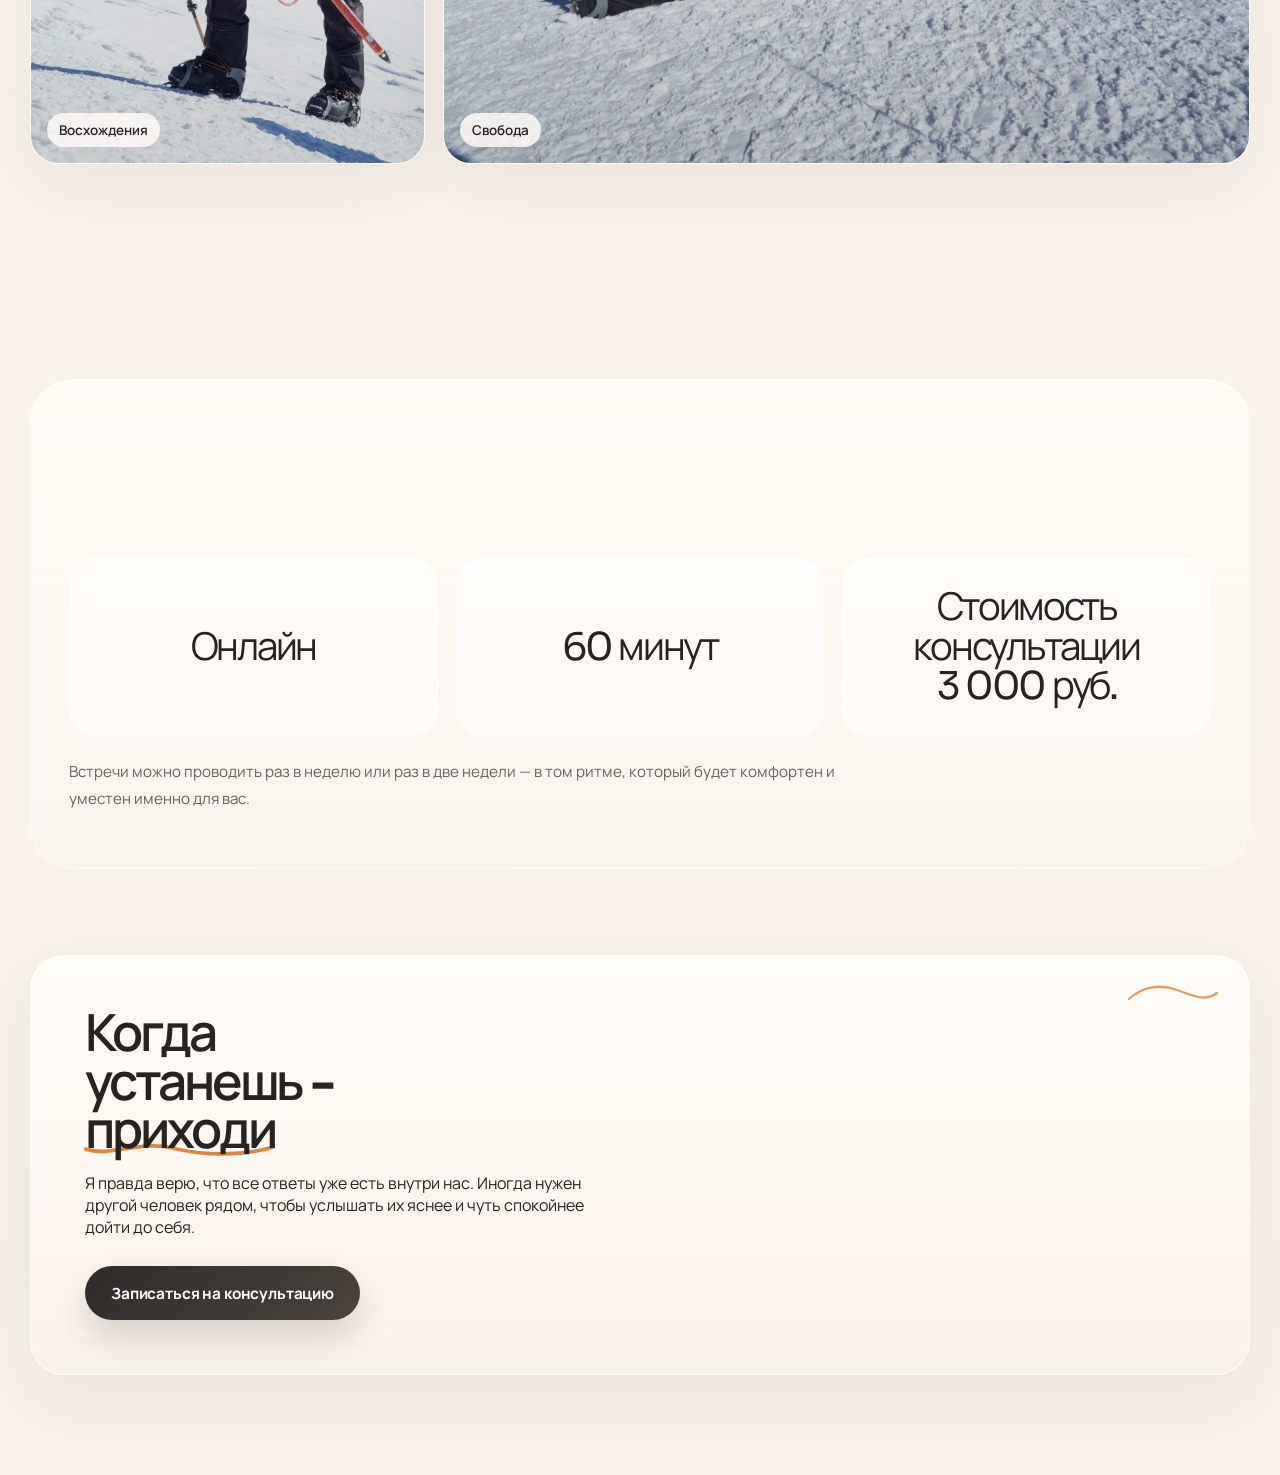
==== commit 50133ace: "Force favicon refresh with versioned assets" ====
--- a/index.html
+++ b/index.html
@@ -37,9 +37,9 @@
       content="https://anastasiamedvedeva.ru/assets/social/social-preview-20260716.png"
     />
     <meta name="theme-color" content="#fbf7f1" />
-    <link rel="icon" href="./favicon.ico" sizes="any" />
-    <link rel="icon" type="image/svg+xml" href="./assets/favicon.svg" />
-    <link rel="apple-touch-icon" href="./assets/apple-touch-icon.png" />
+    <link rel="icon" href="./favicon-20260727.ico" sizes="any" />
+    <link rel="icon" type="image/svg+xml" href="./assets/favicon-20260727.svg" />
+    <link rel="apple-touch-icon" href="./assets/apple-touch-icon-20260727.png" />
     <link rel="preconnect" href="https://fonts.googleapis.com" />
     <link rel="preconnect" href="https://fonts.gstatic.com" crossorigin />
     <link
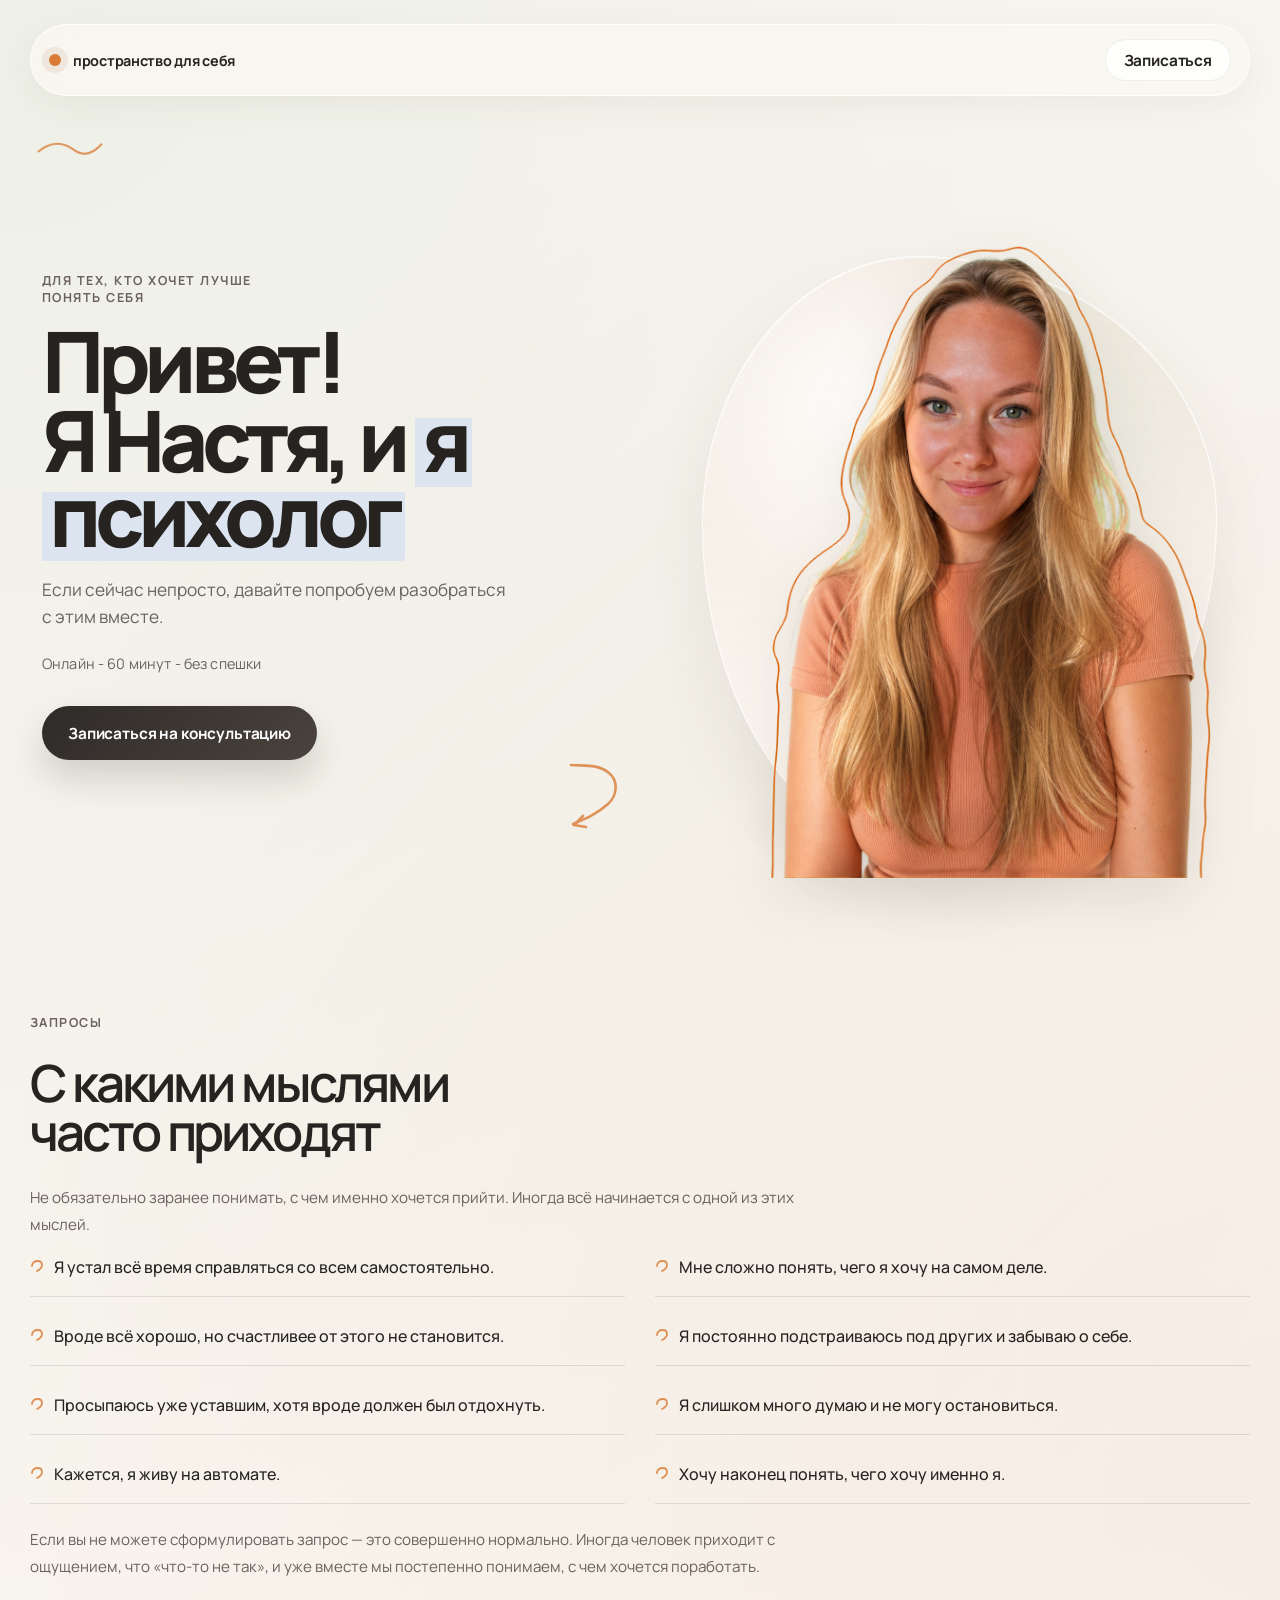
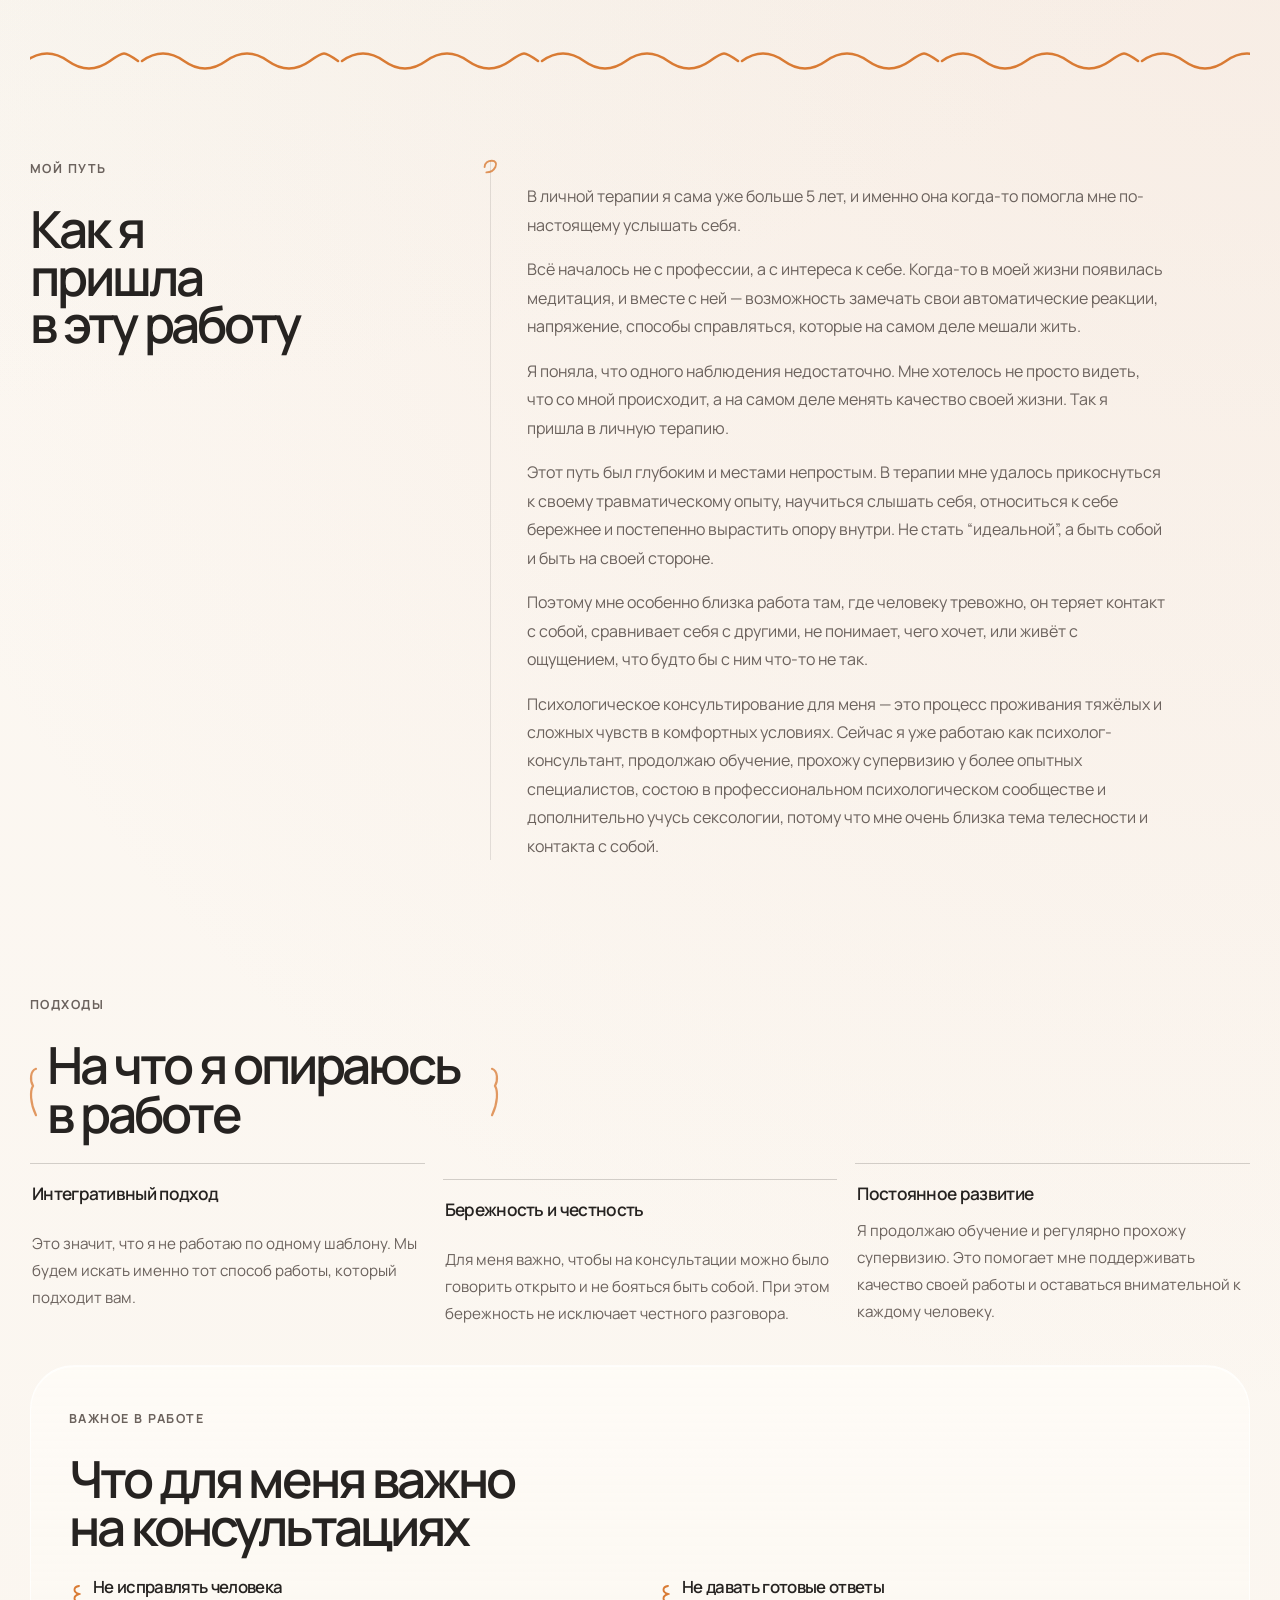
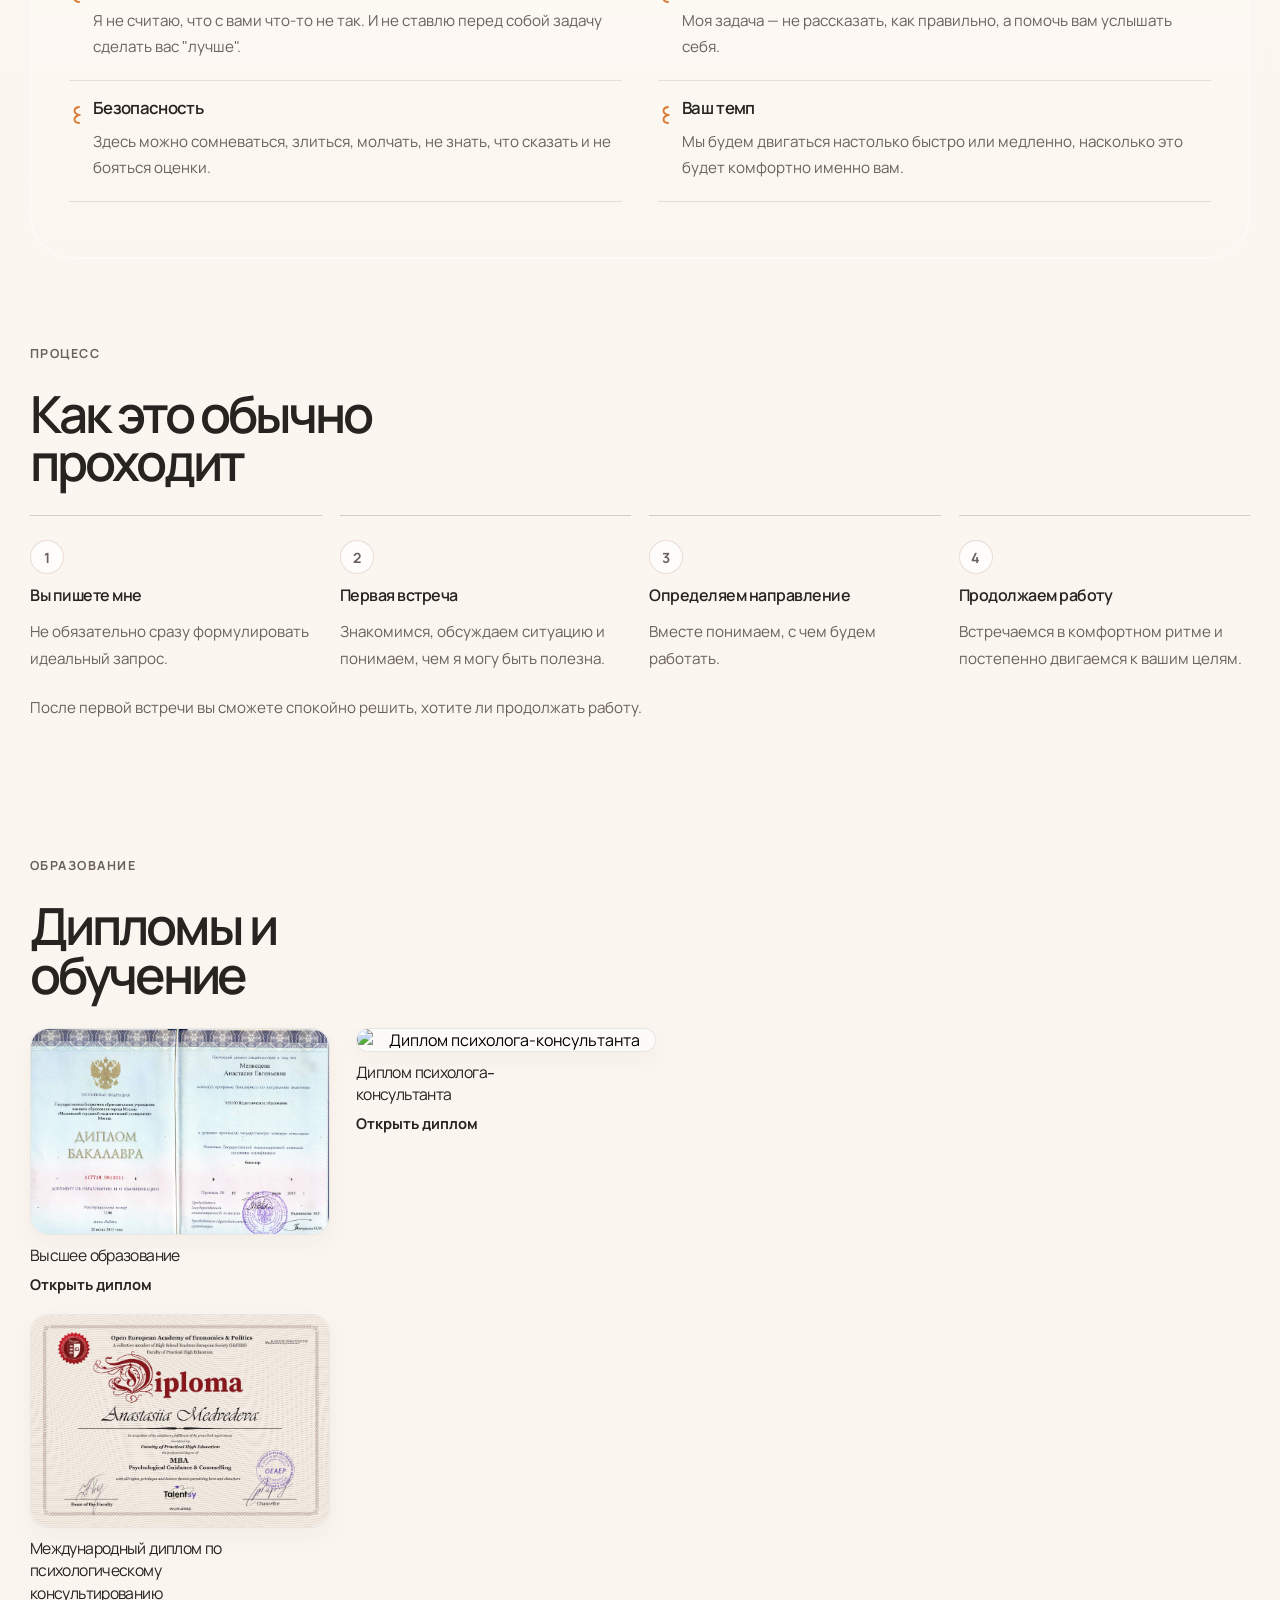
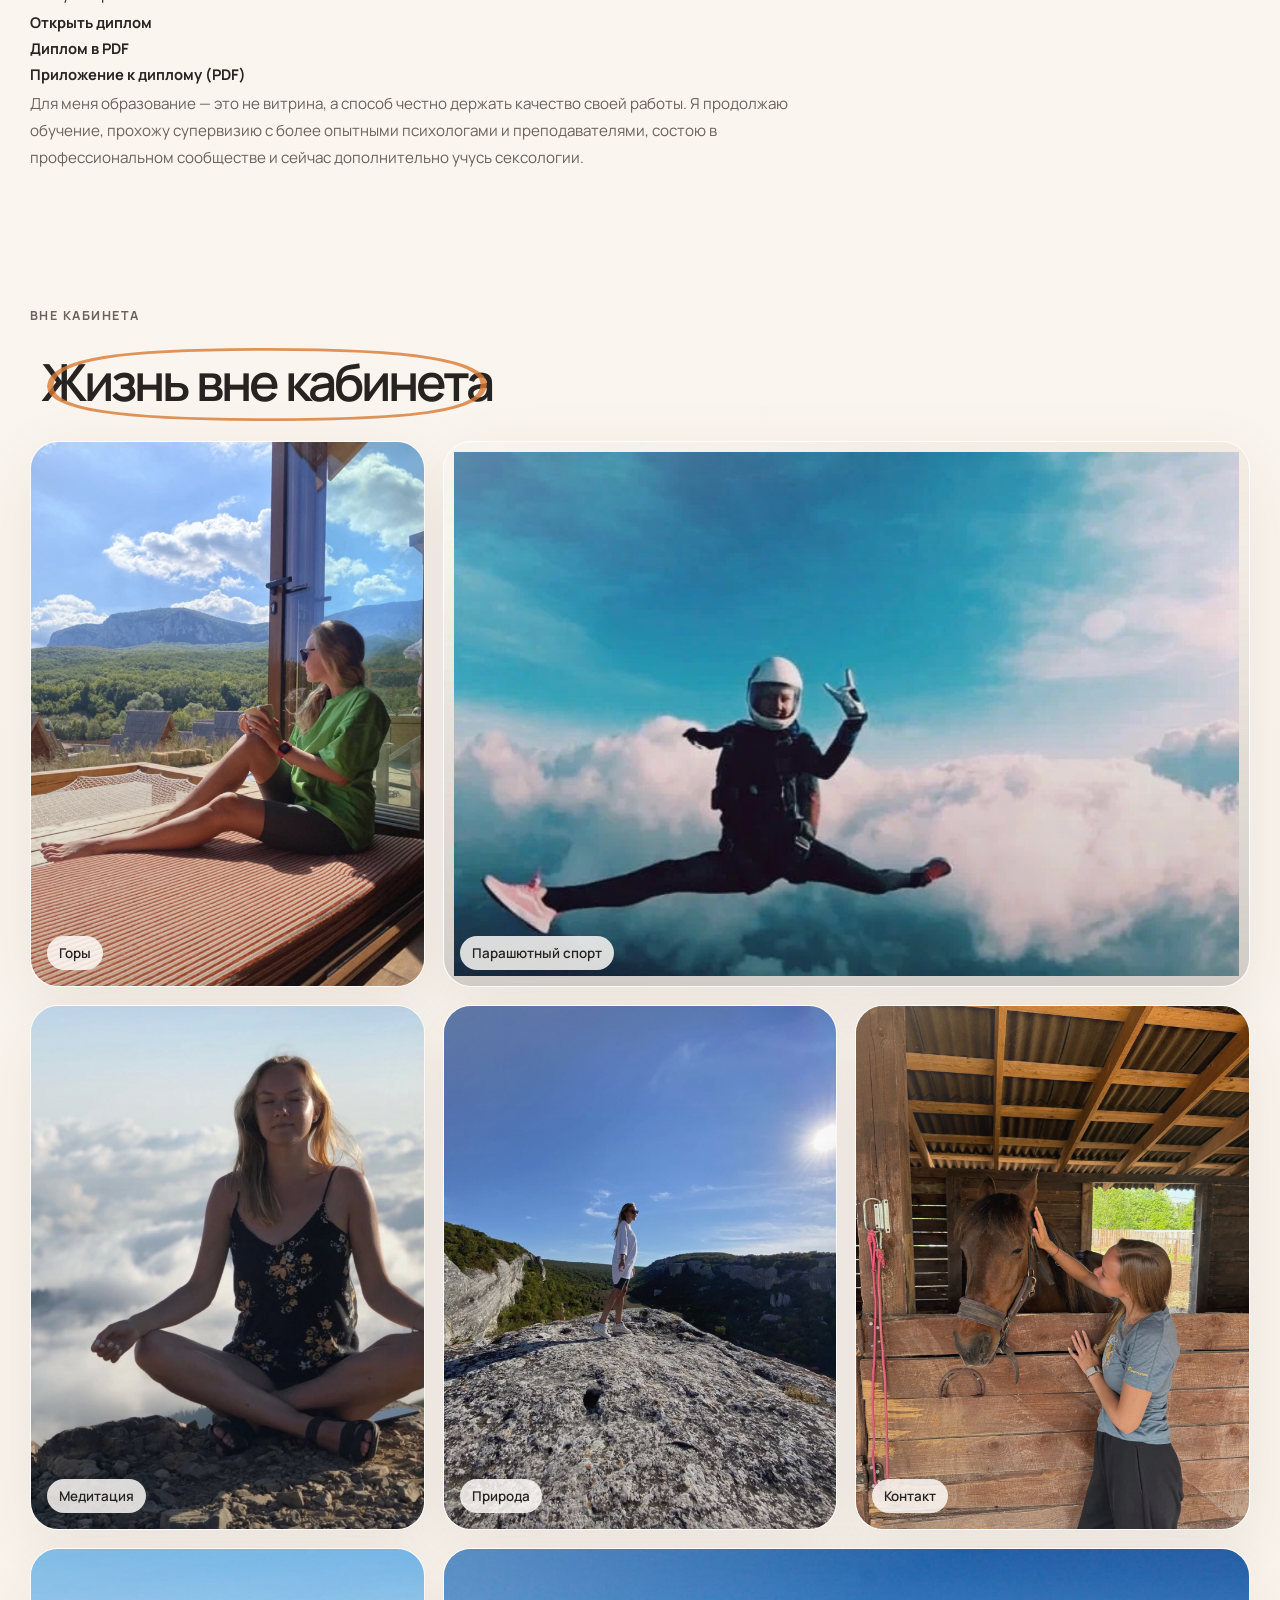
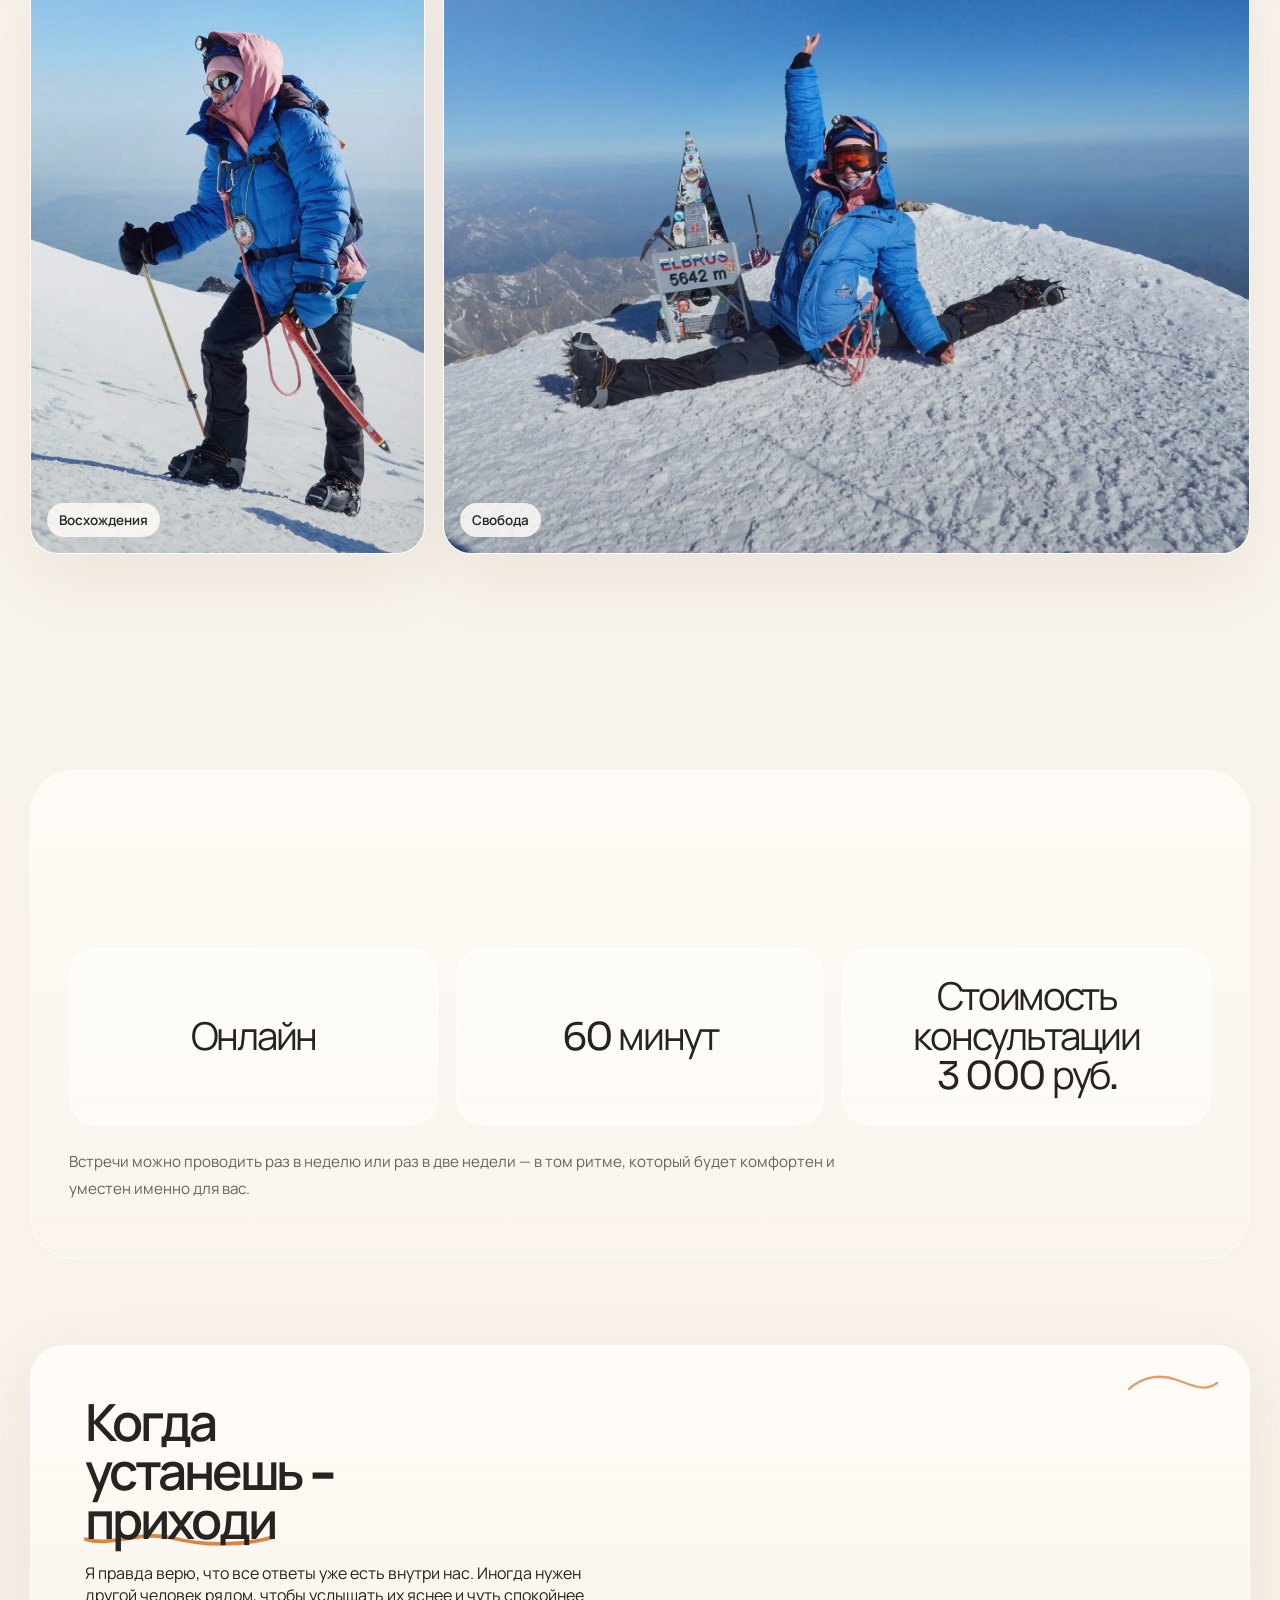
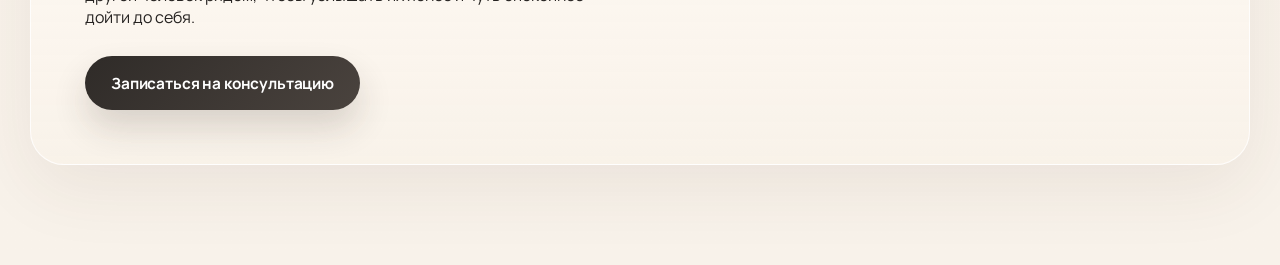
==== commit 798d3943: "Show international diploma in education section" ====
--- a/index.html
+++ b/index.html
@@ -310,7 +310,7 @@
       </div>
     </div>
 
-    <script src="./config.js?v=20260714-1615"></script>
-    <script src="./script.js?v=20260714-1615"></script>
+    <script src="./config.js?v=20260925-diploma"></script>
+    <script src="./script.js?v=20260925-diploma"></script>
   </body>
 </html>
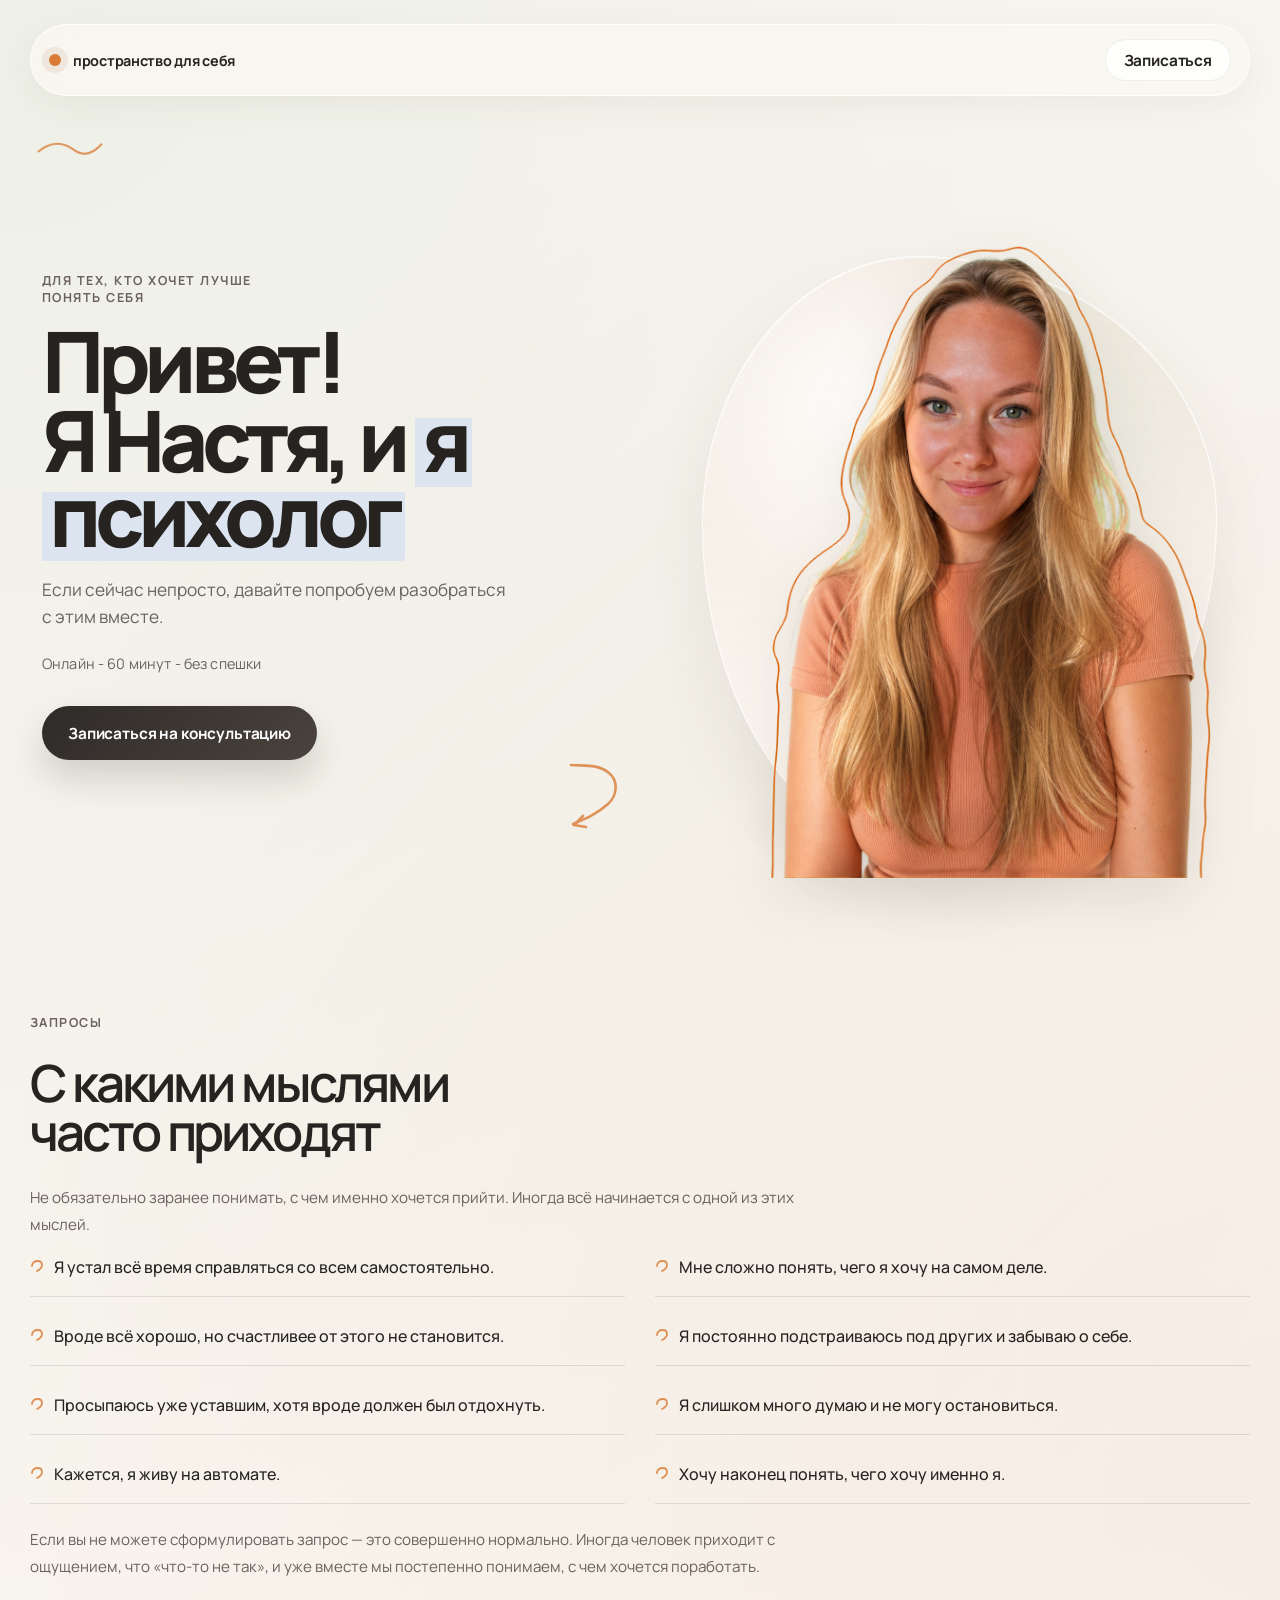
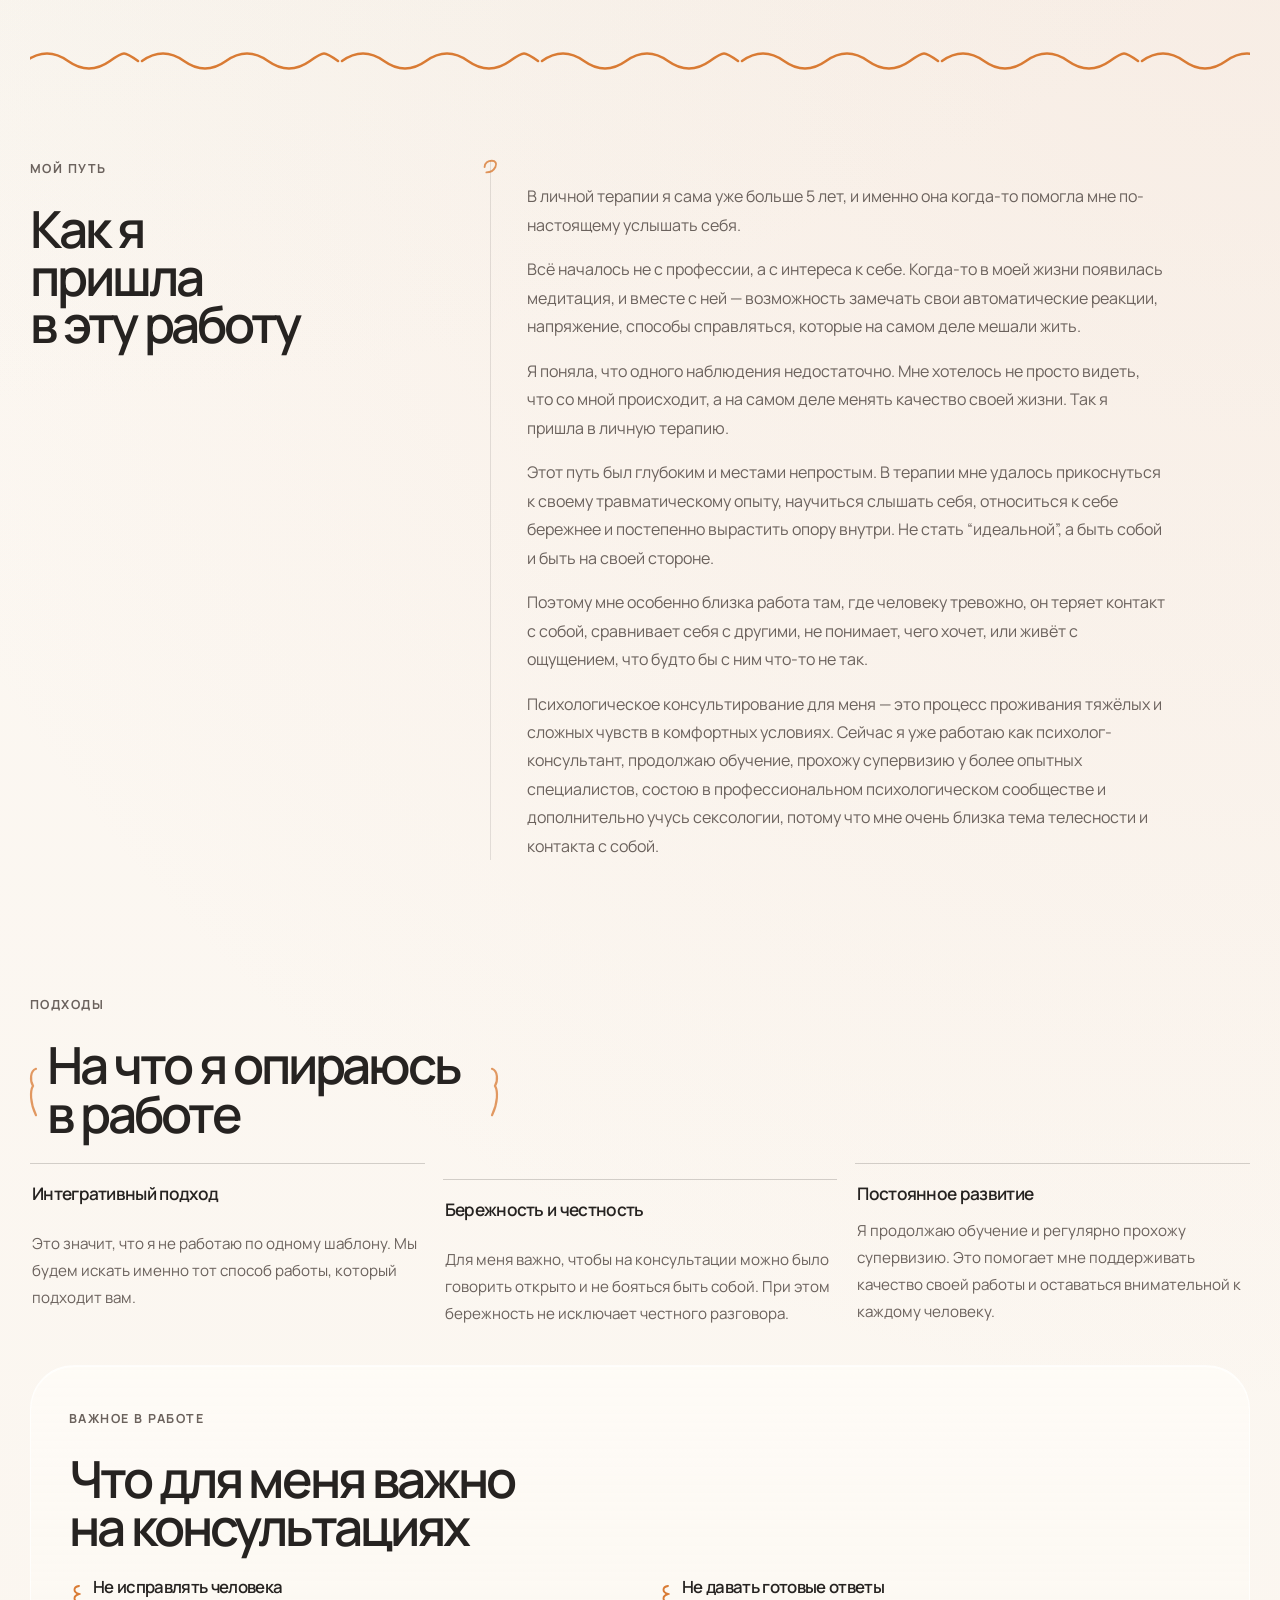
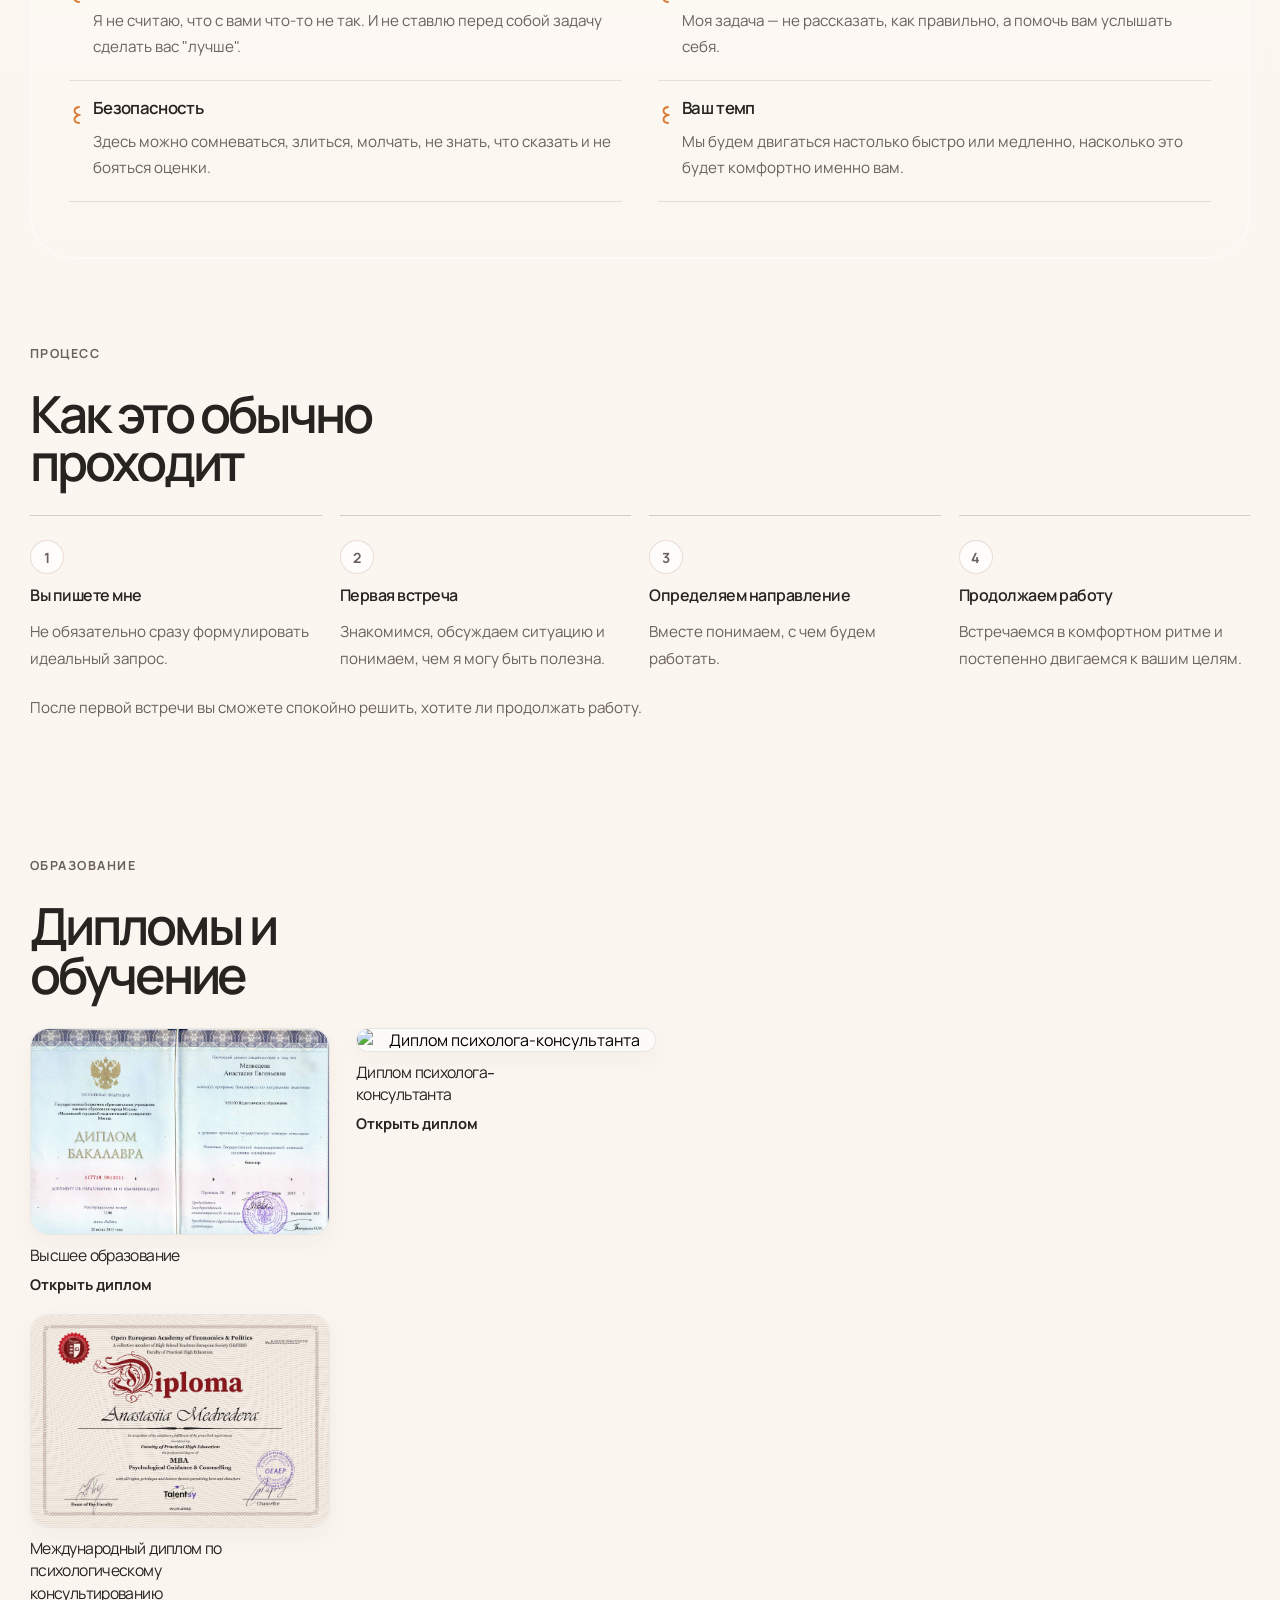
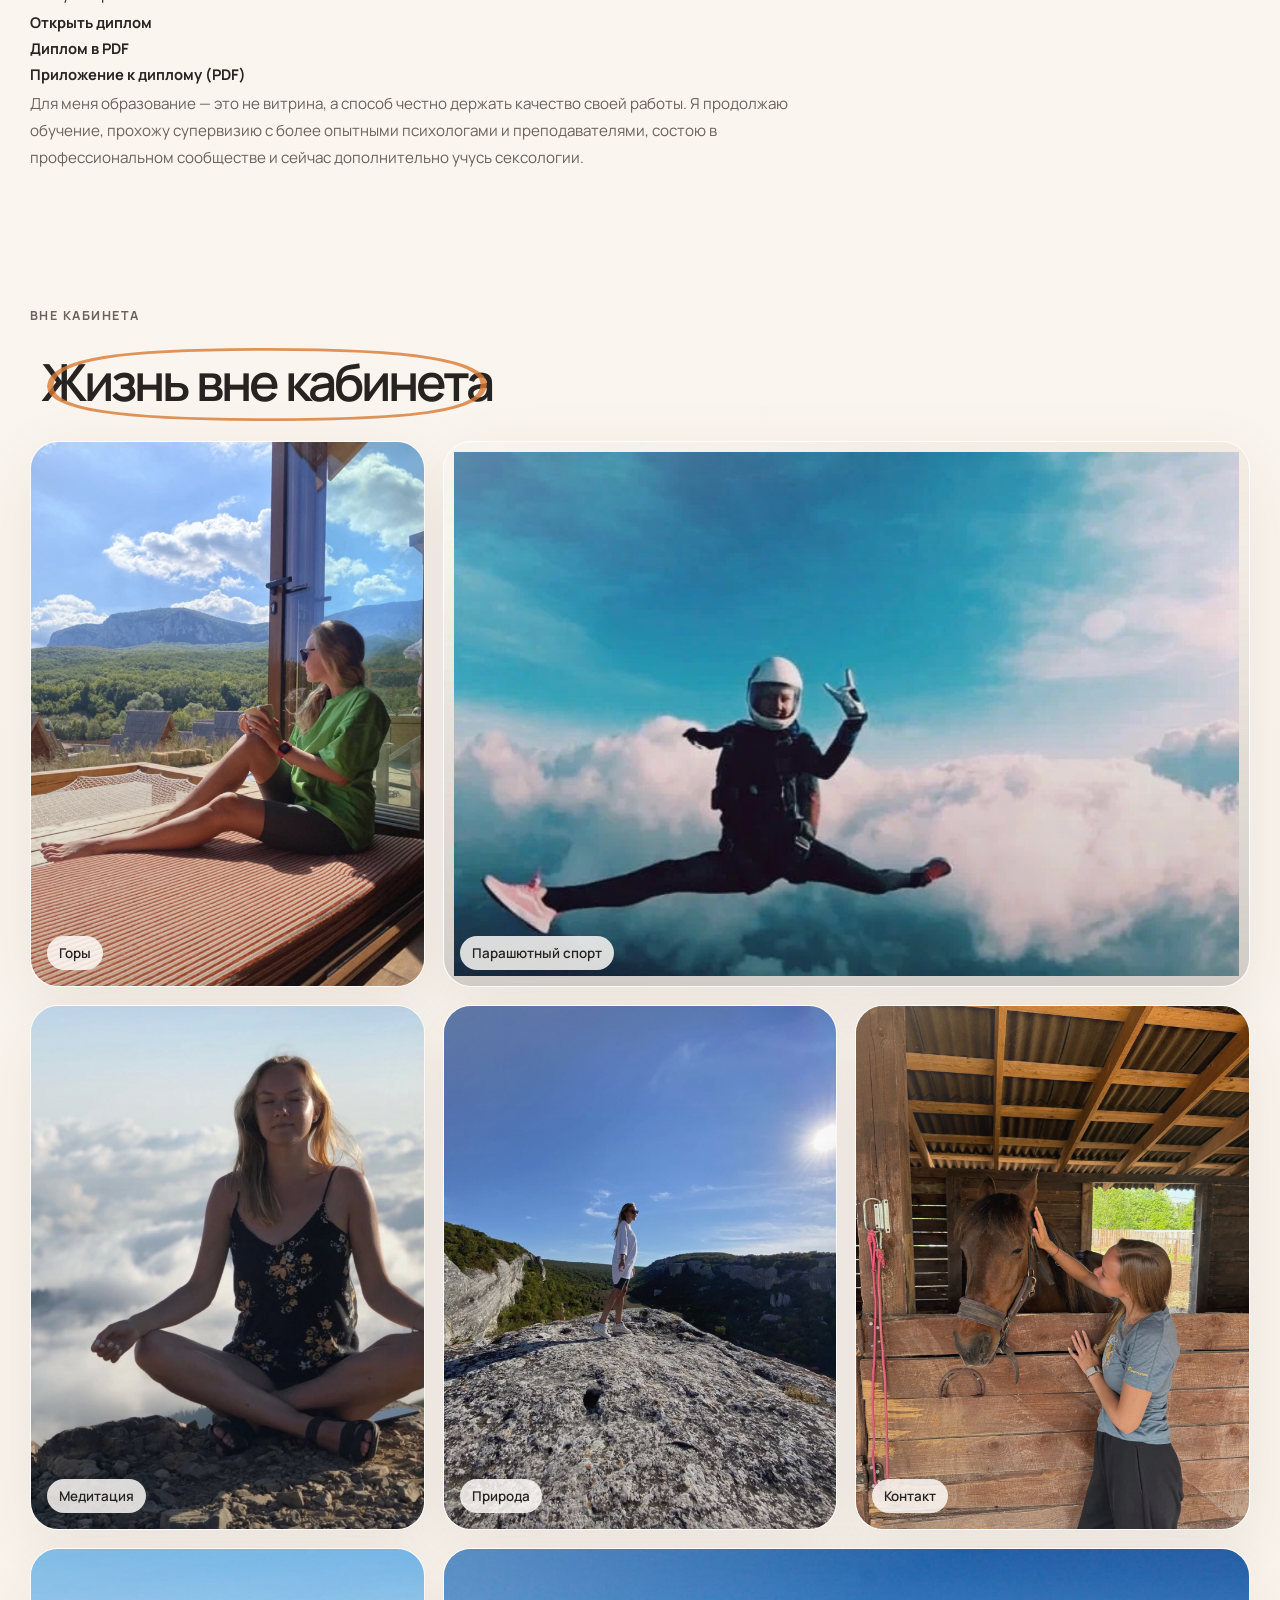
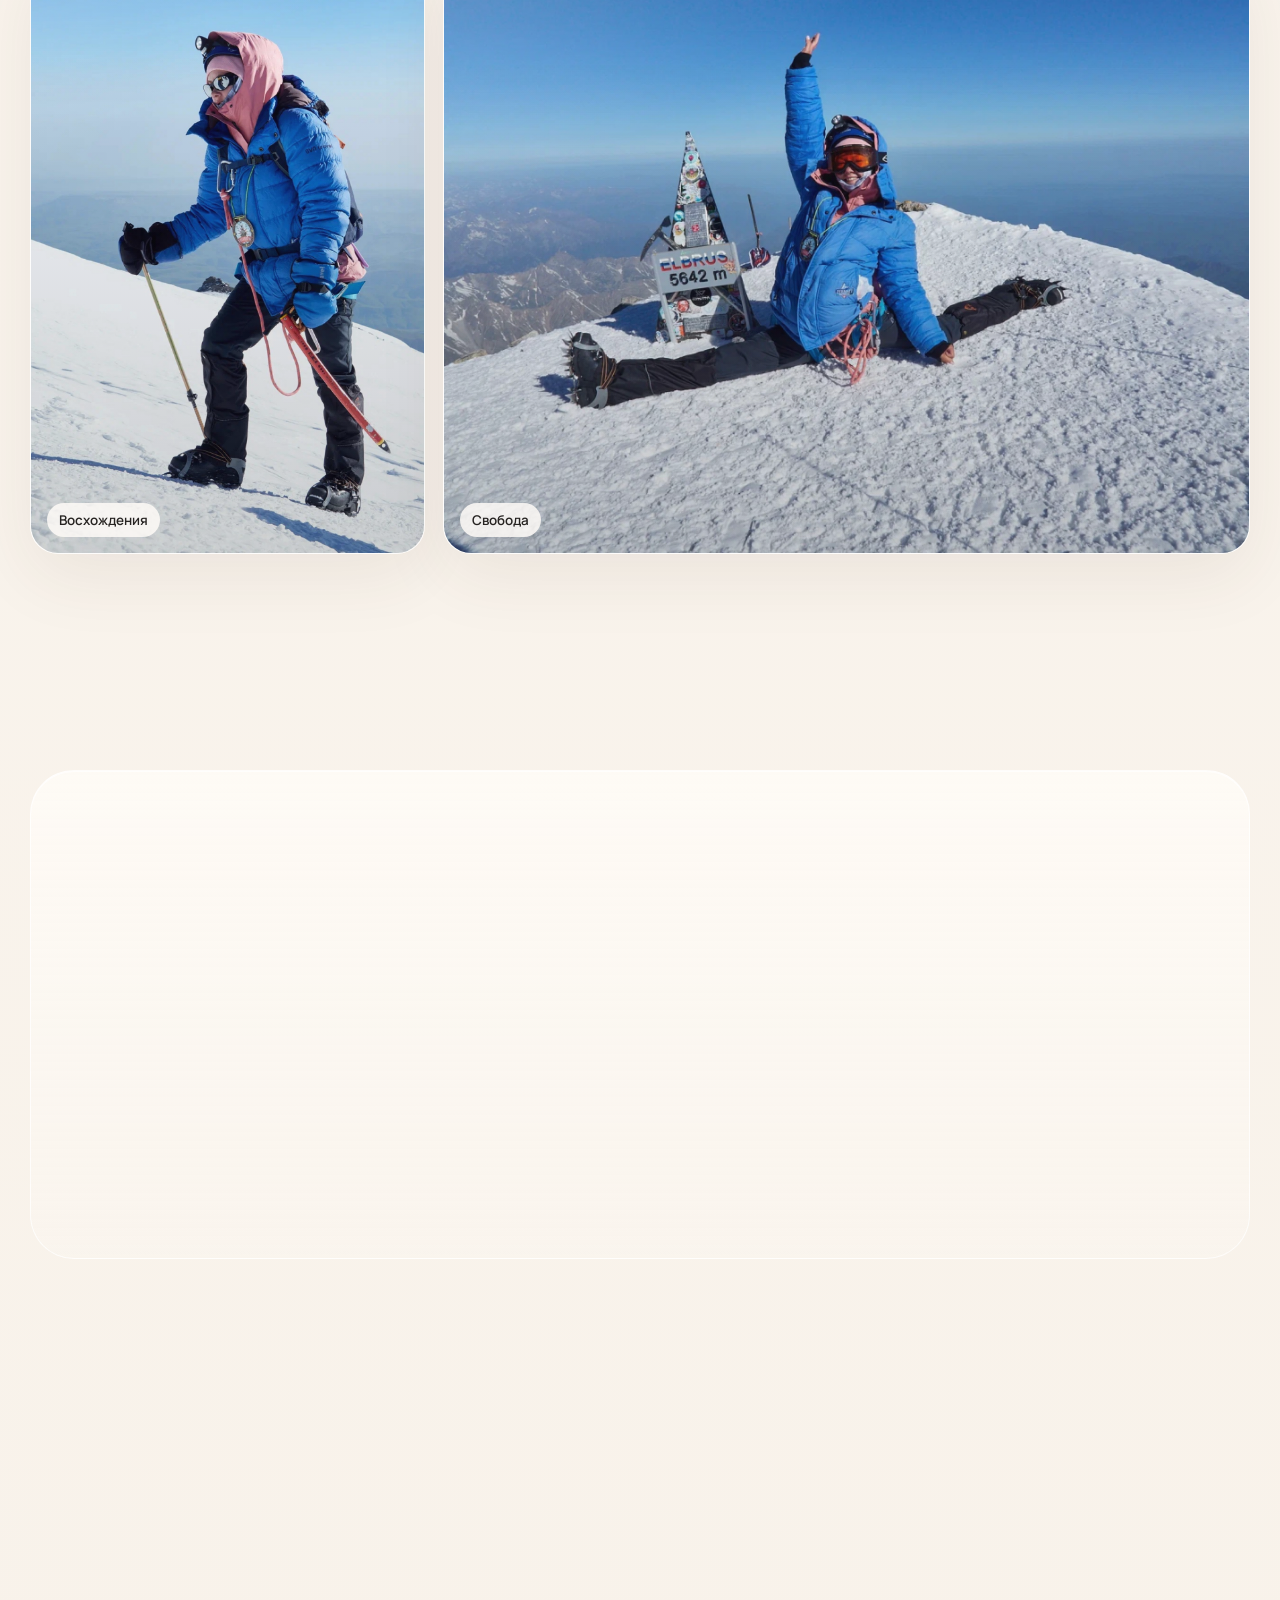
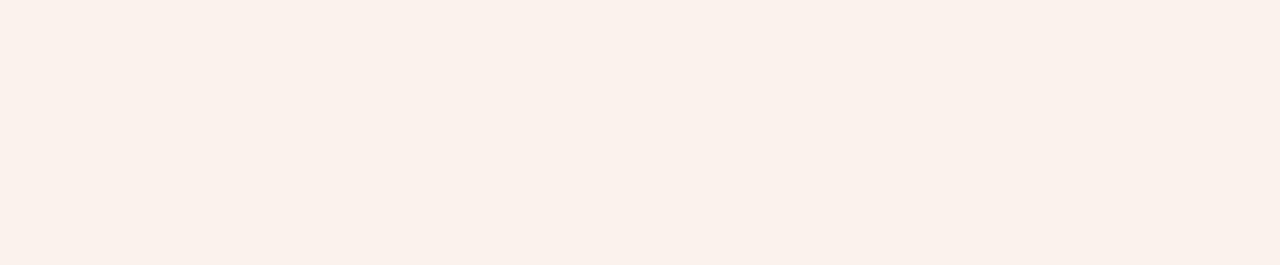
==== commit 3332ae6e: "Refresh consultation price on homepage" ====
--- a/index.html
+++ b/index.html
@@ -310,7 +310,7 @@
       </div>
     </div>
 
-    <script src="./config.js?v=20260925-diploma"></script>
+    <script src="./config.js?v=20261124-price"></script>
     <script src="./script.js?v=20260925-diploma"></script>
   </body>
 </html>
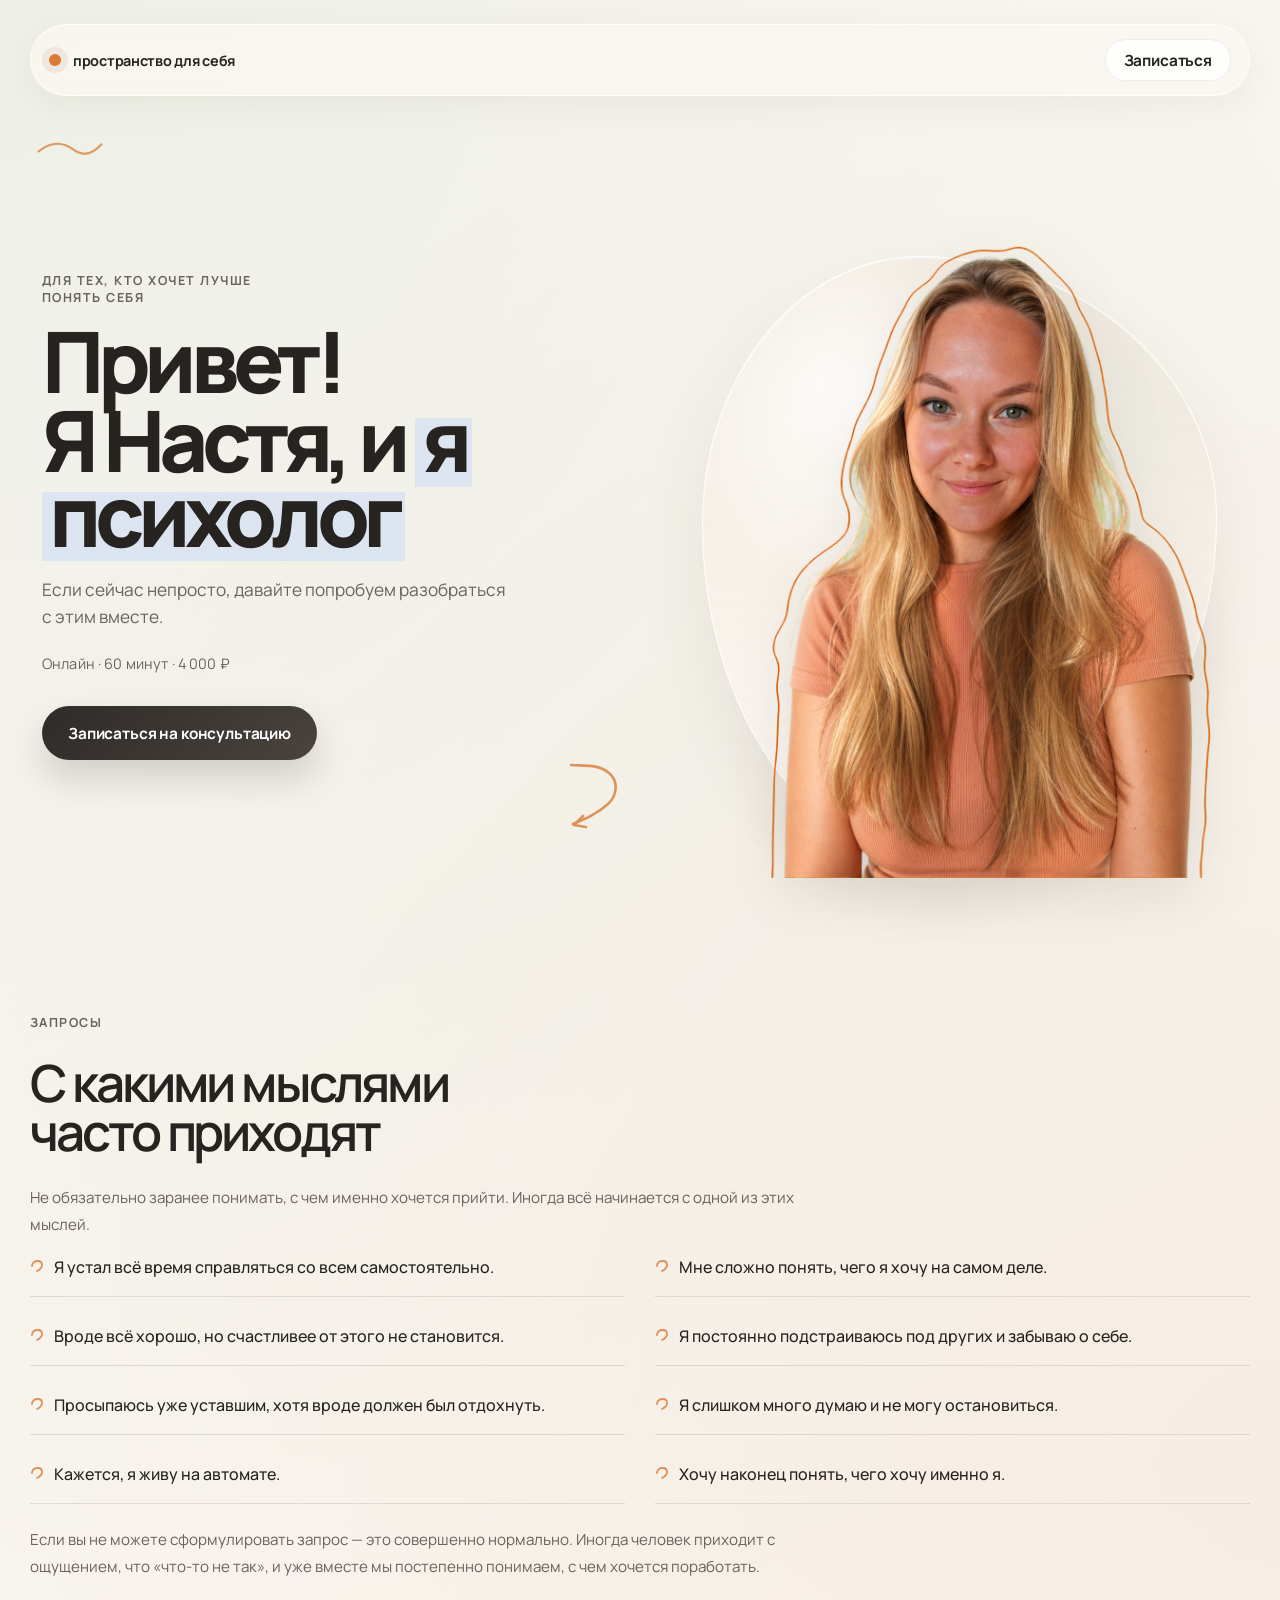
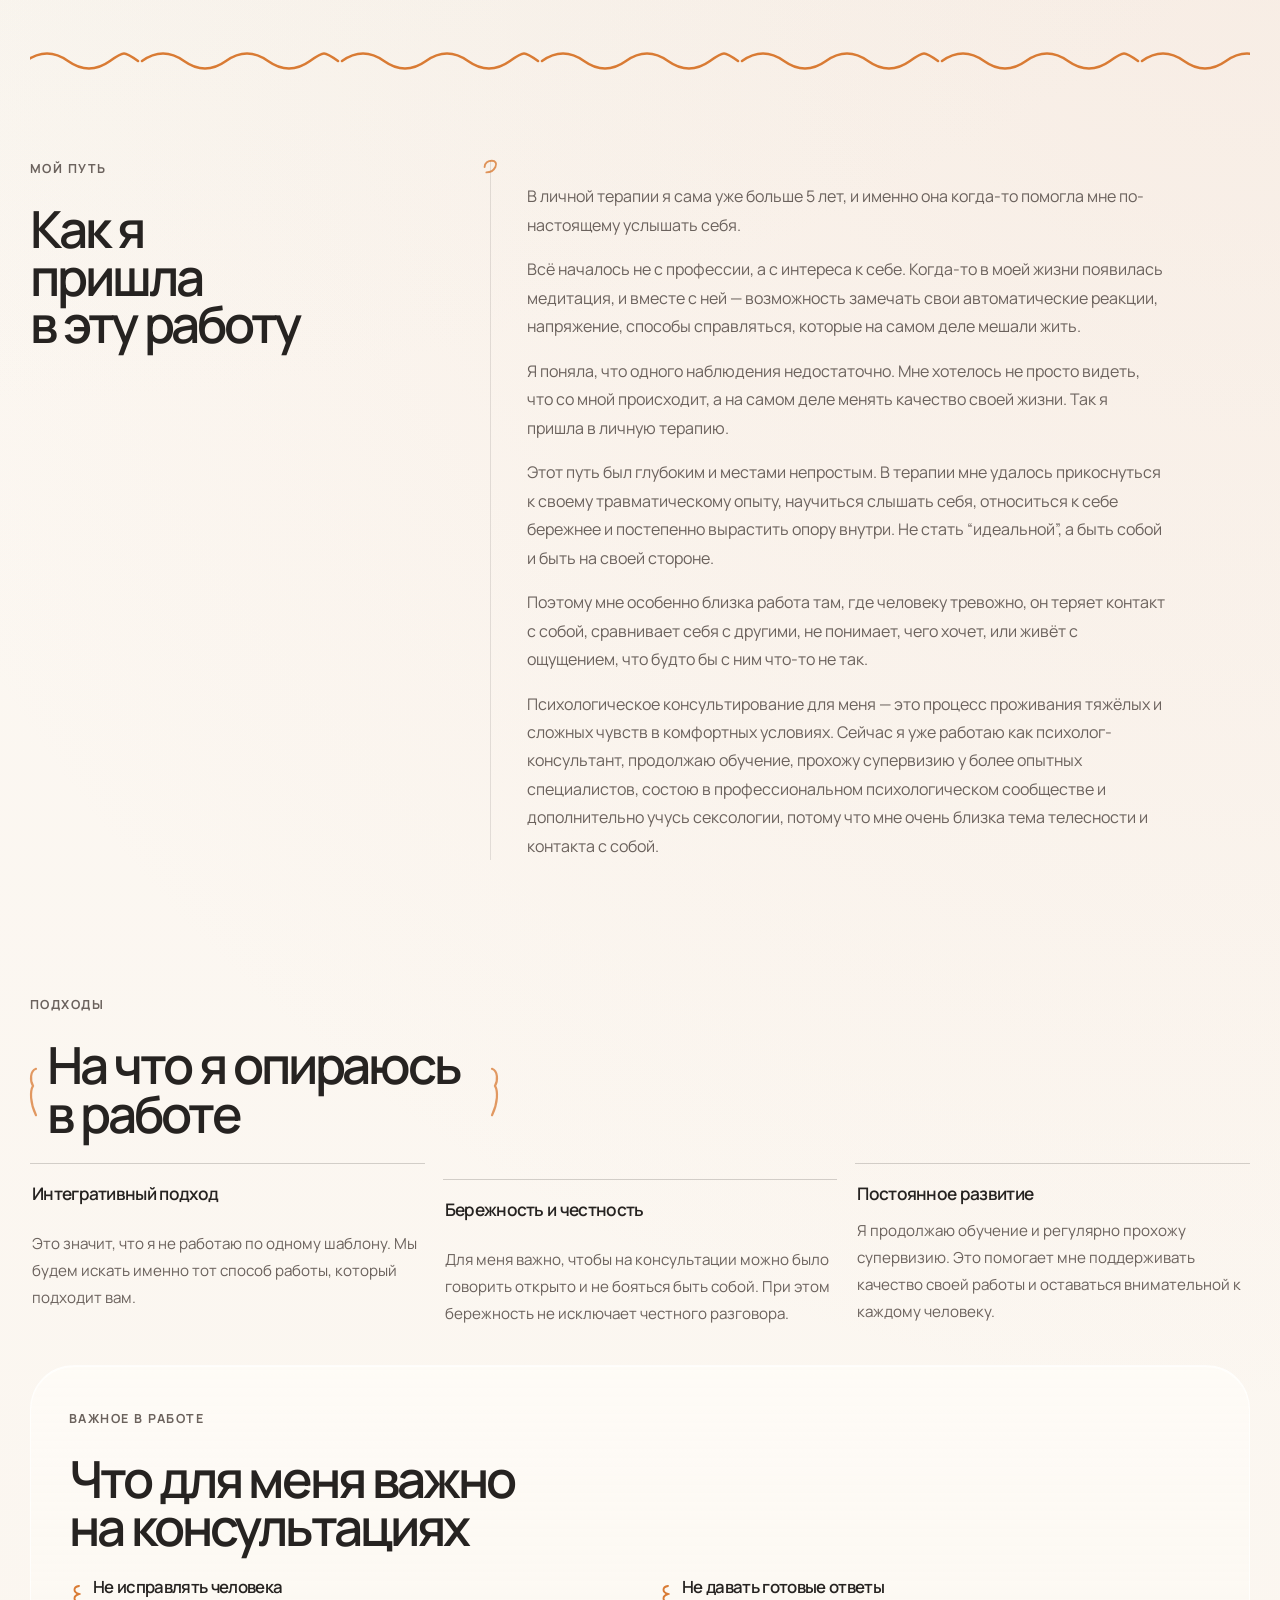
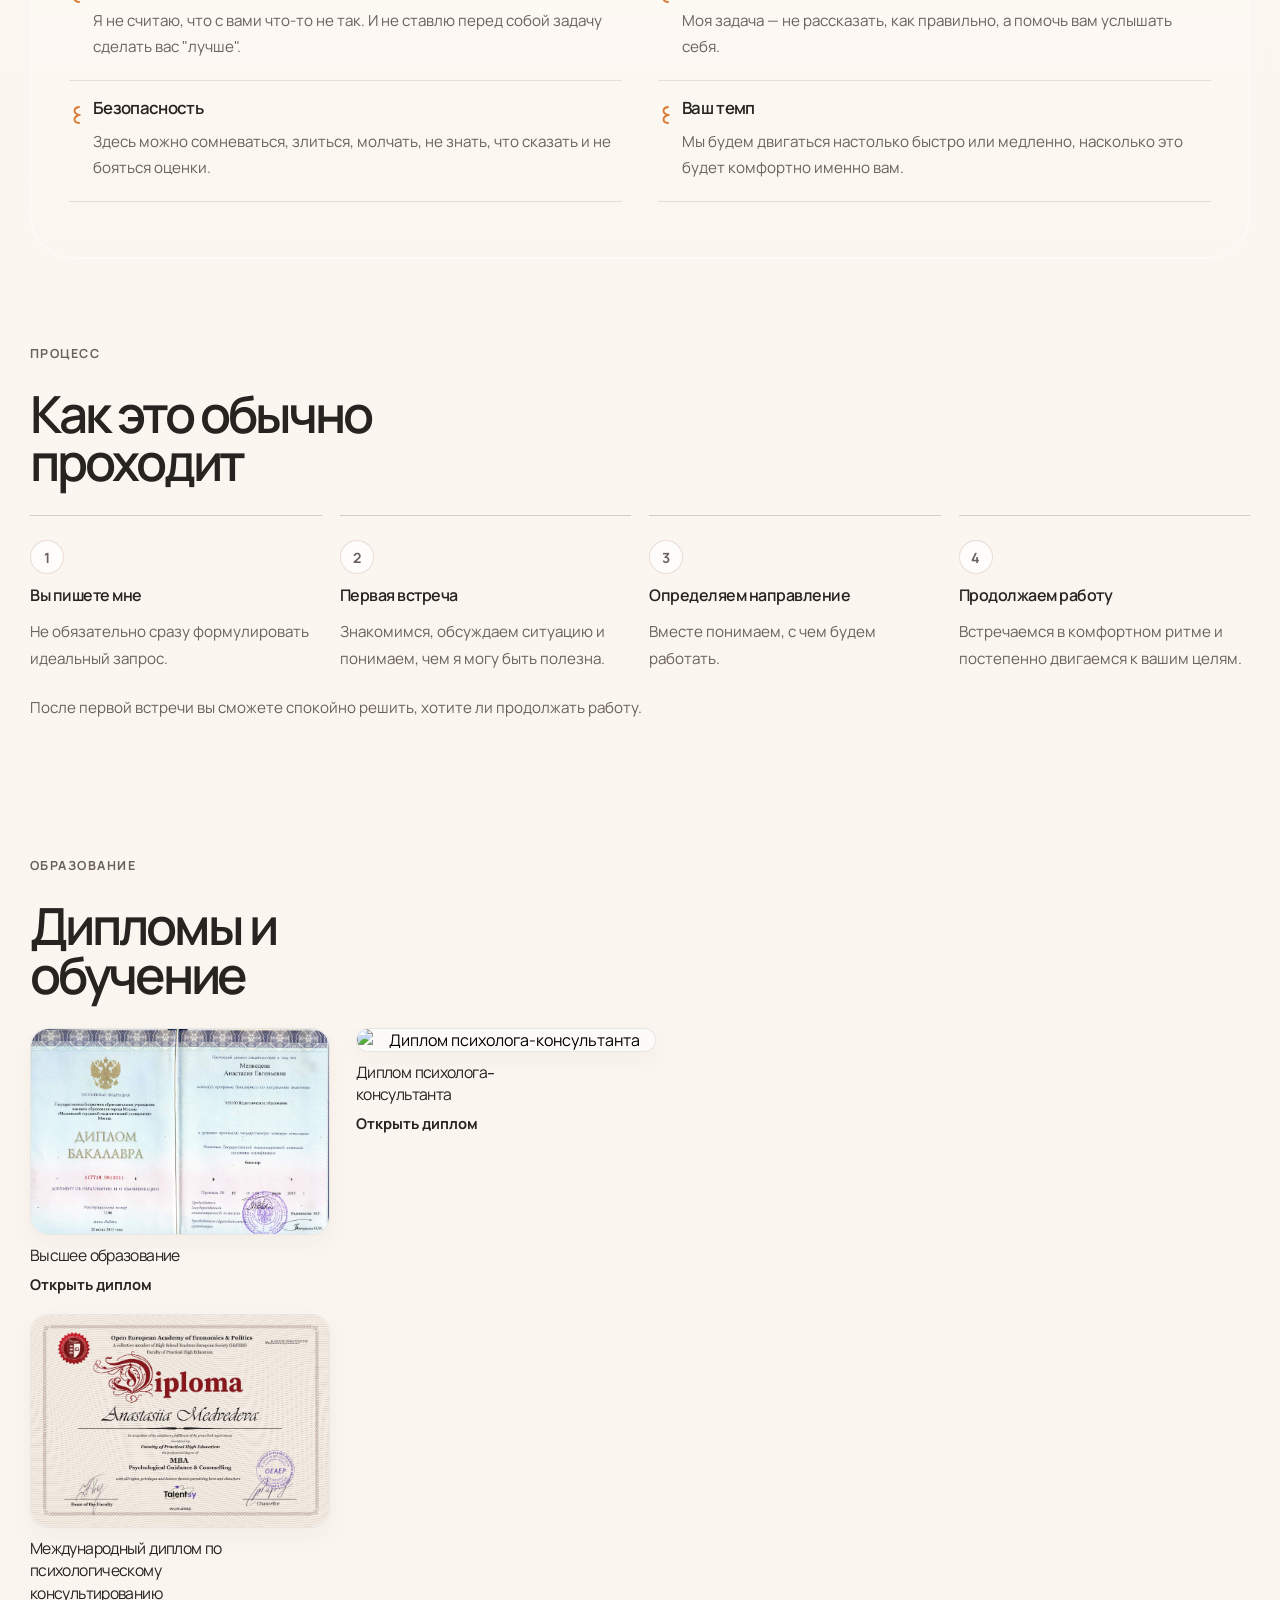
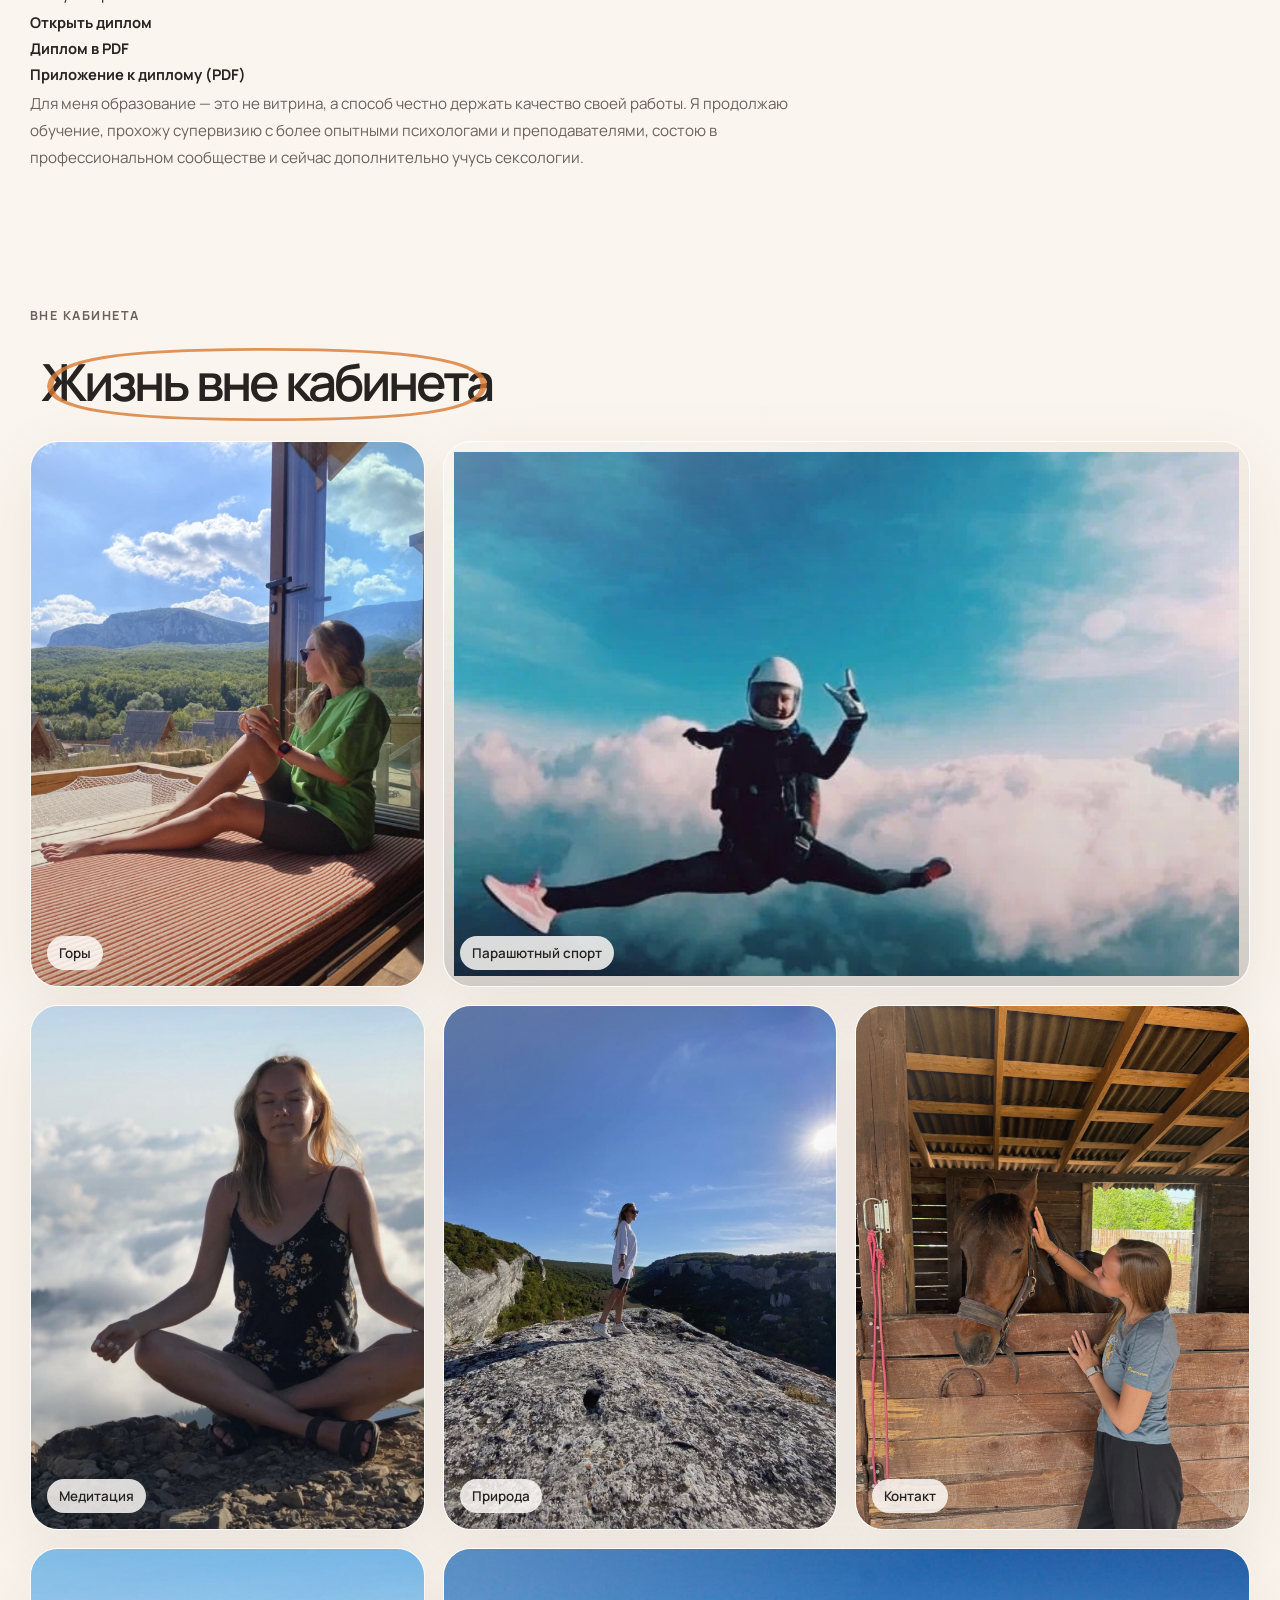
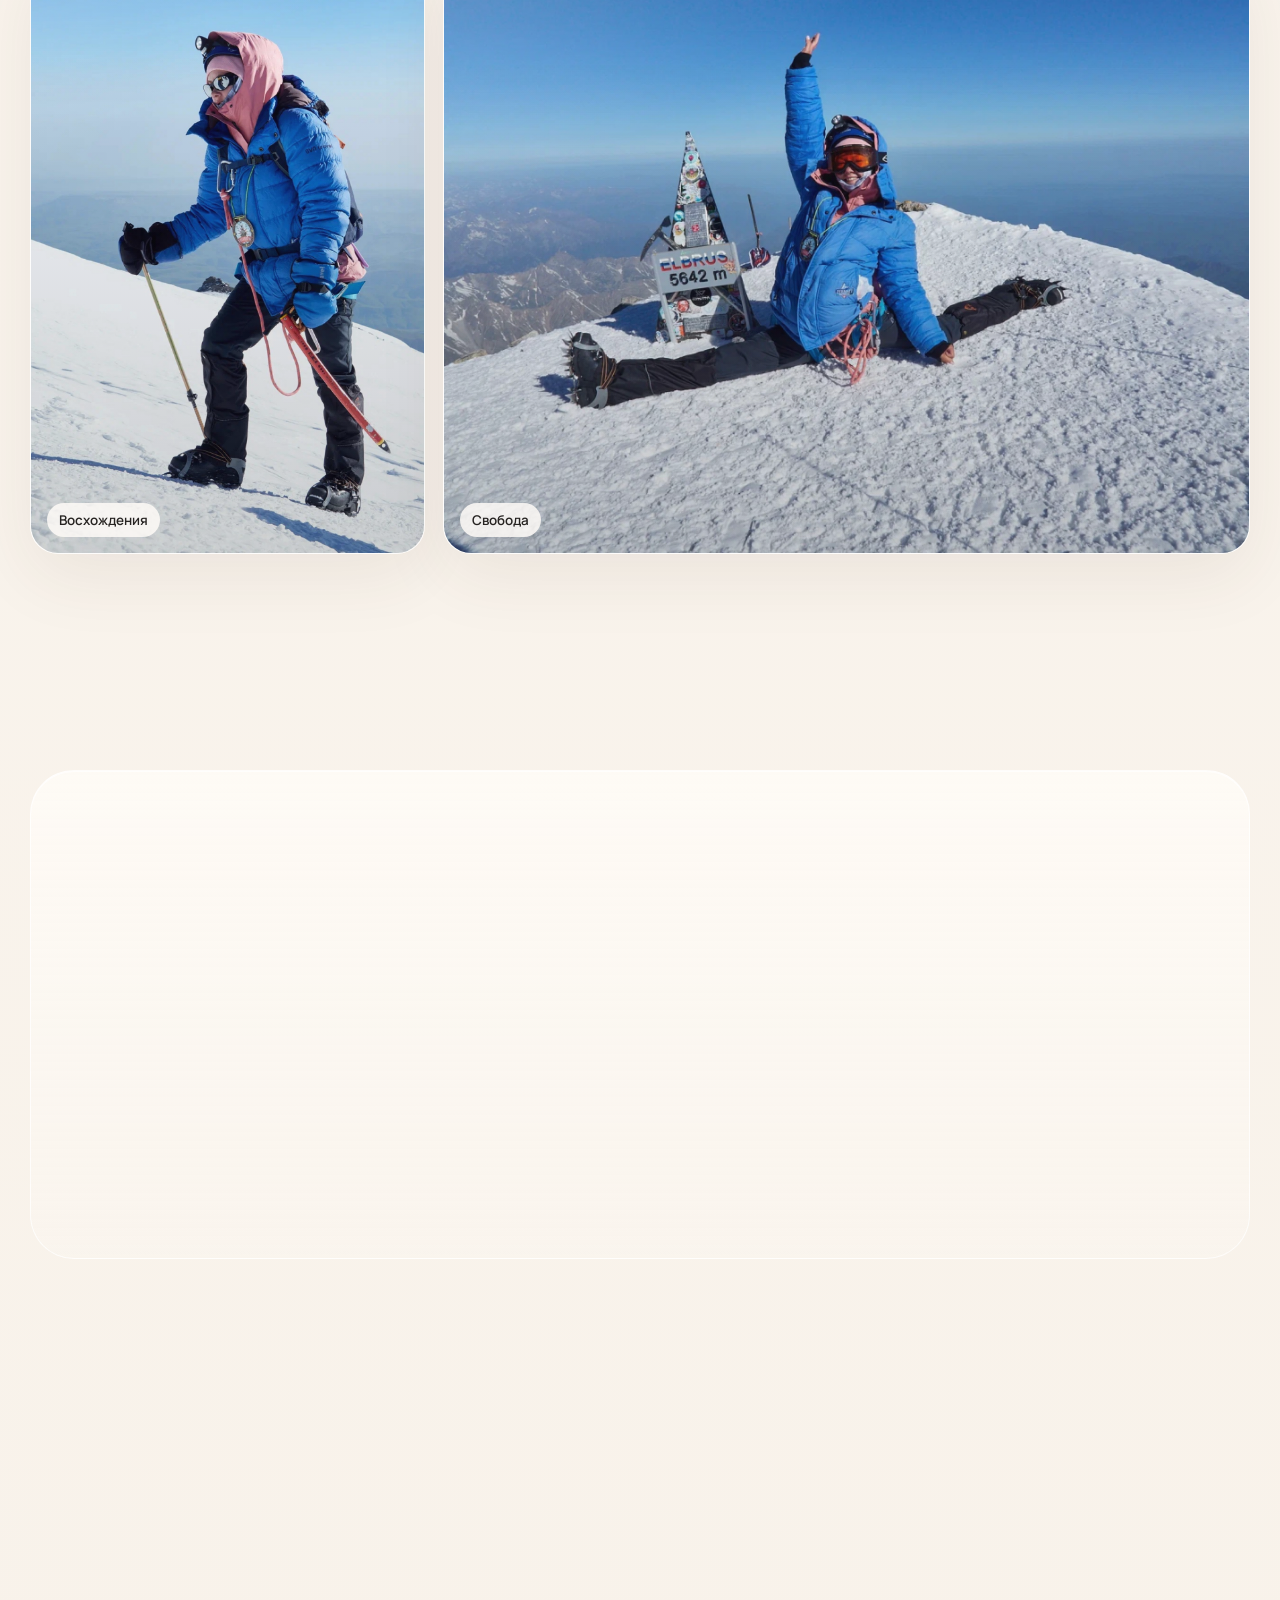
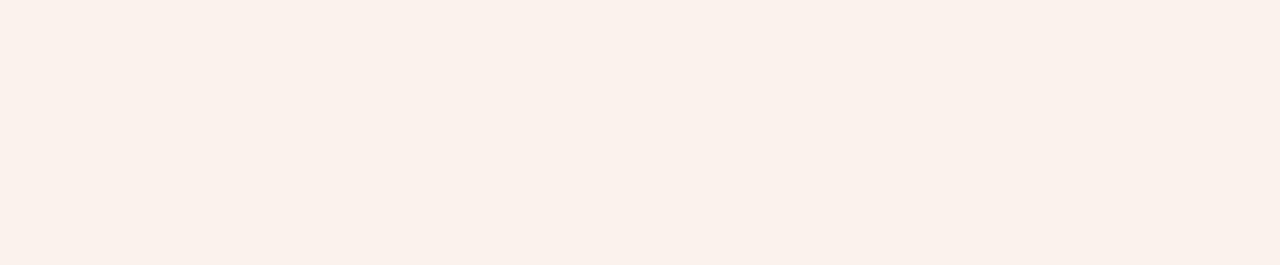
==== commit 23b22225: "Show consultation price before booking" ====
--- a/index.html
+++ b/index.html
@@ -75,7 +75,7 @@
               вместе.
             </p>
             <p class="hero-note">
-              Онлайн - 60 минут - без спешки
+              Онлайн · 60 минут · 4 000 ₽
             </p>
             <div class="hero-actions">
               <button class="button" type="button" data-open-modal>
@@ -277,7 +277,7 @@
           <p class="eyebrow">запись</p>
           <h3 id="booking-title">Запись на консультацию</h3>
           <p class="modal-text">
-            Выберите удобный способ связи.
+            Онлайн-консультация — 60 минут, 4 000 ₽. Выберите удобный способ связи.
           </p>
           <div class="contact-options">
             <button class="contact-option" type="button" data-open-telegram>
